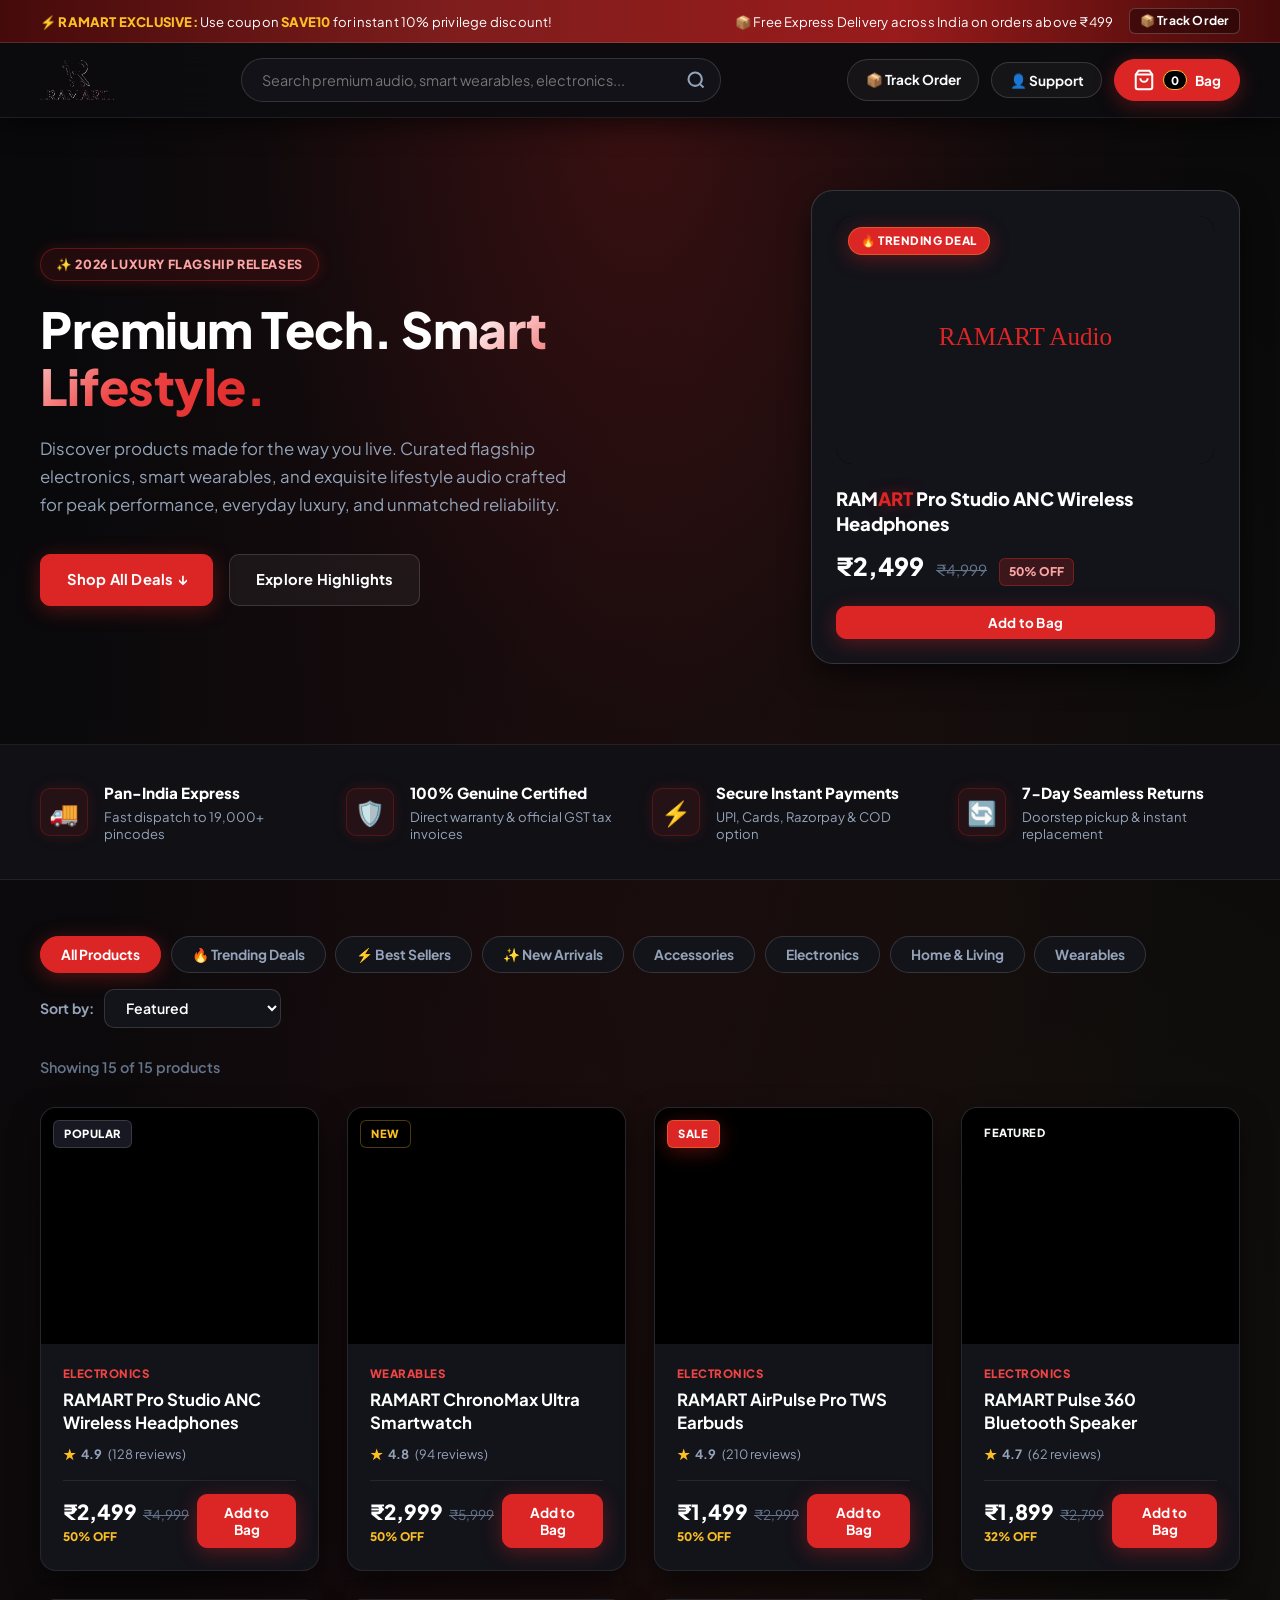
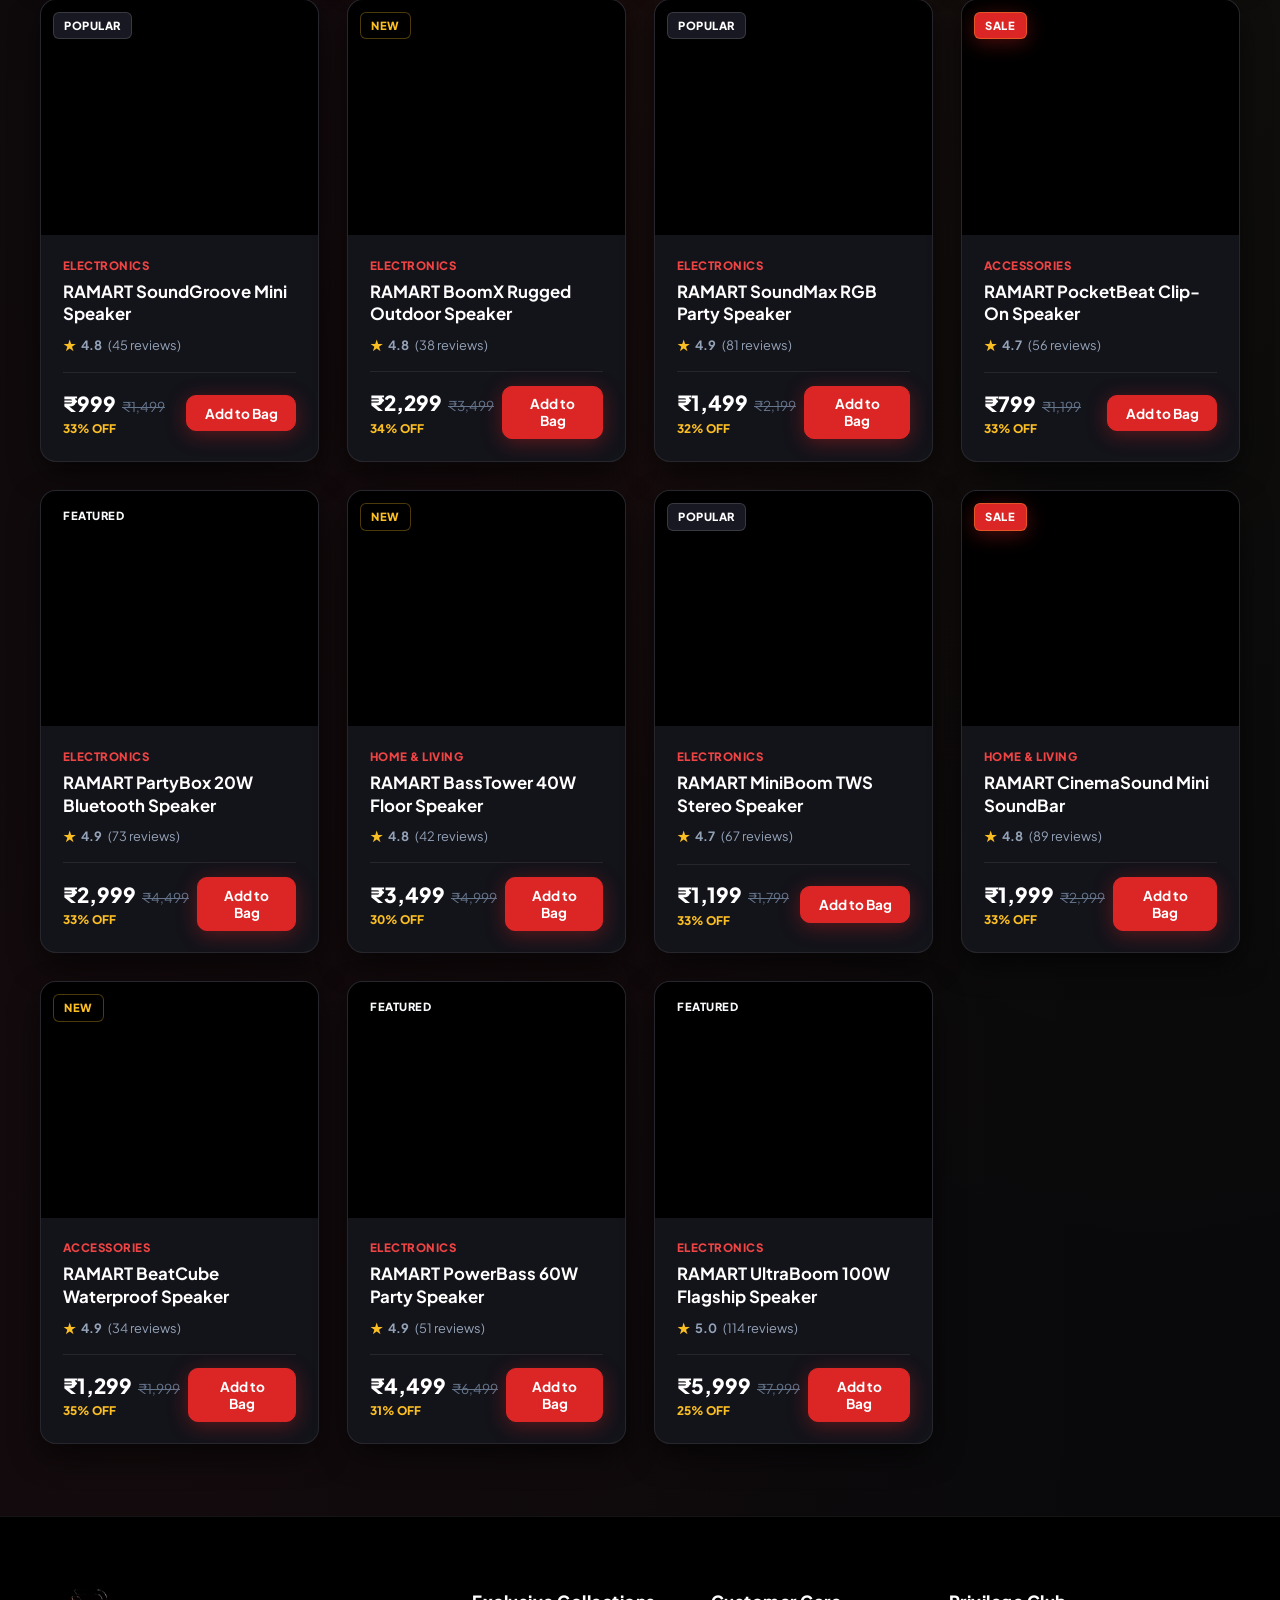
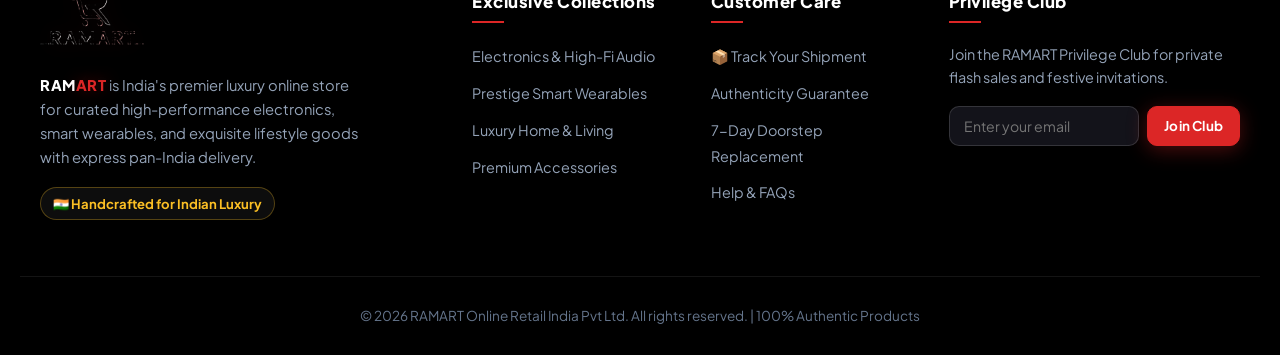
==== index.html @ 76e8c862 "fix(branding): apply cache-busting URLs across all logo and asset links to force instant browser ref" ====
<!DOCTYPE html>
<html lang="en">
<head>
  <meta charset="UTF-8">
  <meta name="viewport" content="width=device-width, initial-scale=1.0, maximum-scale=5.0, viewport-fit=cover">
  <meta name="theme-color" content="#07090e">
  <meta name="apple-mobile-web-app-capable" content="yes">
  <meta name="apple-mobile-web-app-status-bar-style" content="black-translucent">
  <meta name="format-detection" content="telephone=no">
  <title>RAMART - Premium Cinematic Online Store | India</title>
  <link rel="icon" type="image/png" href="images/logo.png?v=2026">
  <link rel="apple-touch-icon" href="images/logo.png?v=2026">
  <link rel="stylesheet" href="styles.css?v=2026">
  <link rel="preconnect" href="https://fonts.googleapis.com">
  <link rel="preconnect" href="https://fonts.gstatic.com" crossorigin>
  <link href="https://fonts.googleapis.com/css2?family=Plus+Jakarta+Sans:wght@300;400;500;600;700;800;900&display=swap" rel="stylesheet">
</head>
<body>

  <!-- Top Announcement Bar -->
  <div class="top-bar">
    <div class="container top-bar-content">
      <span id="topBarAnnouncement">⚡ <strong>RAMART EXCLUSIVE:</strong> Use coupon <strong>SAVE10</strong> for instant 10% privilege discount!</span>
      <div class="top-bar-links">
        <span id="topBarShipping">📦 Free Express Delivery across India on orders above ₹499</span>
        <a href="track.html" class="top-nav-link"><span>📦 Track Order</span></a>
      </div>
    </div>
  </div>

  <!-- Header / Navigation -->
  <header class="main-header">
    <div class="container header-container">
      <a href="./" class="logo" aria-label="RAMART Home">
        <img src="images/logo.png?v=2026" alt="RAMART" class="brand-logo-img" width="130" height="38">
      </a>

      <!-- Search Bar -->
      <div class="search-wrapper">
        <input type="text" id="searchInput" placeholder="Search premium audio, smart wearables, electronics..." autocomplete="off">
        <button id="searchBtn" aria-label="Search">
          <svg width="20" height="20" viewBox="0 0 24 24" fill="none" stroke="currentColor" stroke-width="2.5"><circle cx="11" cy="11" r="8"></circle><line x1="21" y1="21" x2="16.65" y2="16.65"></line></svg>
        </button>
      </div>

      <!-- Action Buttons -->
      <div class="header-actions">
        <a href="track.html" class="action-btn" title="Track Your Package">
          <span>📦 Track Order</span>
        </a>
        <button id="accountBtn" class="action-btn" onclick="openAccountModal()" title="Customer VIP Service" aria-label="Customer Account">
          <span>👤 Support</span>
        </button>
        <button id="cartToggleBtn" class="action-btn cart-btn" aria-label="View Cart">
          <svg width="22" height="22" viewBox="0 0 24 24" fill="none" stroke="currentColor" stroke-width="2.2"><path d="M6 2L3 6v14a2 2 0 0 0 2 2h14a2 2 0 0 0 2-2V6l-3-4z"></path><line x1="3" y1="6" x2="21" y2="6"></line><path d="M16 10a4 4 0 0 1-8 0"></path></svg>
          <span class="cart-count" id="cartCount">0</span>
          <span class="btn-label">Bag</span>
        </button>
      </div>
    </div>
  </header>

  <!-- Hero Section -->
  <section class="hero-section">
    <div class="container hero-content">
      <div class="hero-text">
        <span class="badge hero-badge">✨ 2026 LUXURY FLAGSHIP RELEASES</span>
        <h1 class="hero-title">Premium Tech. <span class="text-gradient-red">Smart Lifestyle.</span></h1>
        <p class="hero-subtitle">Discover products made for the way you live. Curated flagship electronics, smart wearables, and exquisite lifestyle audio crafted for peak performance, everyday luxury, and unmatched reliability.</p>
        <div class="hero-actions">
          <a href="#productsSection" class="btn btn-primary">Shop All Deals ↓</a>
          <a href="#featuredSection" class="btn btn-secondary">Explore Highlights</a>
        </div>
      </div>
      <div class="hero-card">
        <div class="hero-card-inner">
          <div class="featured-tag">🔥 TRENDING DEAL</div>
          <img src="https://images.unsplash.com/photo-1505740420928-5e560c06d30e?w=600&auto=format&fit=crop&q=80" alt="RAMART Pro Wireless ANC Headphones" class="hero-img" onerror="this.src='data:image/svg+xml;utf8,<svg xmlns=\'http://www.w3.org/2000/svg\' width=\'300\' height=\'200\' fill=\'%2309090b\'><rect width=\'100%25\' height=\'100%25\' fill=\'%2313131a\'/><text x=\'50%25\' y=\'50%25\' fill=\'%23dc2626\' dominant-baseline=\'middle\' text-anchor=\'middle\' font-size=\'20\'>RAMART Audio</text></svg>'">
          <div class="hero-card-details">
            <h3><span class="brand-ram">RAM</span><span class="brand-art">ART</span> Pro Studio ANC Wireless Headphones</h3>
            <div class="hero-price">
              <span class="curr-price">₹2,499</span>
              <span class="orig-price">₹4,999</span>
              <span class="discount-pill">50% OFF</span>
            </div>
            <button class="btn btn-primary btn-sm add-featured-btn btn-block" onclick="addToCartById('p1')">Add to Bag</button>
          </div>
        </div>
      </div>
    </div>
  </section>

  <!-- Features Value Props -->
  <section class="features-bar" id="featuredSection">
    <div class="container features-grid">
      <div class="feature-item">
        <div class="feature-icon">🚚</div>
        <div>
          <h4>Pan-India Express</h4>
          <p>Fast dispatch to 19,000+ pincodes</p>
        </div>
      </div>
      <div class="feature-item">
        <div class="feature-icon">🛡️</div>
        <div>
          <h4>100% Genuine Certified</h4>
          <p>Direct warranty & official GST tax invoices</p>
        </div>
      </div>
      <div class="feature-item">
        <div class="feature-icon">⚡</div>
        <div>
          <h4>Secure Instant Payments</h4>
          <p>UPI, Cards, Razorpay & COD option</p>
        </div>
      </div>
      <div class="feature-item">
        <div class="feature-icon">🔄</div>
        <div>
          <h4>7-Day Seamless Returns</h4>
          <p>Doorstep pickup & instant replacement</p>
        </div>
      </div>
    </div>
  </section>

  <!-- Main Store Section -->
  <main class="container store-container" id="productsSection">
    <!-- Filter & Category Header -->
    <div class="store-controls">
      <div class="category-tabs" id="categoryTabs">
        <button class="cat-tab active" data-category="all">All Products</button>
        <button class="cat-tab" data-category="Electronics">Electronics</button>
        <button class="cat-tab" data-category="Wearables">Wearables</button>
        <button class="cat-tab" data-category="Home & Living">Home & Living</button>
        <button class="cat-tab" data-category="Accessories">Accessories</button>
      </div>

      <div class="sorting-controls">
        <label for="sortSelect">Sort by:</label>
        <select id="sortSelect" class="form-select">
          <option value="featured">Featured</option>
          <option value="price-low">Price: Low to High</option>
          <option value="price-high">Price: High to Low</option>
          <option value="rating">Highest Rated</option>
        </select>
      </div>
    </div>

    <!-- Active Filters & Result Count -->
    <div class="results-info">
      <span id="resultsCount">Showing all products</span>
    </div>

    <!-- Product Grid -->
    <div class="products-grid" id="productsGrid">
      <!-- Generated dynamically by app.js -->
    </div>
  </main>

  <!-- Shopping Cart Drawer -->
  <div class="cart-drawer-overlay" id="cartOverlay"></div>
  <aside class="cart-drawer" id="cartDrawer" aria-label="Shopping Cart">
    <div class="cart-header">
      <div class="cart-title">
        <h3>Shopping Bag (<span id="drawerCartCount">0</span> items)</h3>
      </div>
      <button class="close-drawer-btn" id="closeCartBtn" aria-label="Close Cart">✕</button>
    </div>

    <div class="cart-body" id="cartItemsList">
      <!-- Items dynamically injected -->
    </div>

    <div class="cart-footer">
      <div class="promo-section">
        <div class="promo-input-group">
          <input type="text" id="promoCodeInput" placeholder="Apply Coupon (e.g. SAVE10)" />
          <button id="applyPromoBtn" class="btn btn-secondary btn-sm">Apply</button>
        </div>
        <div id="promoMessage" class="promo-message"></div>
      </div>

      <div class="cart-summary">
        <div class="summary-row">
          <span>Bag Subtotal</span>
          <span id="cartSubtotal">₹0</span>
        </div>
        <div class="summary-row discount-row" id="discountRow" style="display: none;">
          <span>Coupon Discount (<span id="discountPercentage">0%</span>)</span>
          <span id="cartDiscount" class="text-green">-₹0</span>
        </div>
        <div class="summary-row">
          <span>Delivery Charges</span>
          <span id="cartShipping" class="text-green font-bold">FREE</span>
        </div>
        <div class="summary-row total-row">
          <span>Grand Total</span>
          <span id="cartTotal">₹0</span>
        </div>
      </div>

      <button id="checkoutBtn" class="btn btn-primary btn-block checkout-action-btn">Proceed to Checkout</button>
    </div>
  </aside>

  <!-- Quick View Modal -->
  <div class="modal-overlay" id="quickViewModal">
    <div class="modal-card">
      <button class="modal-close" id="closeQuickView">✕</button>
      <div class="modal-body" id="quickViewContent">
        <!-- Injected via JavaScript -->
      </div>
    </div>
  </div>

  <!-- Indian Checkout Modal -->
  <div class="modal-overlay" id="checkoutModal">
    <div class="modal-card checkout-modal-card">
      <button class="modal-close" id="closeCheckout">✕</button>
      <div class="checkout-header">
        <h2>🔒 <span class="brand-text"><span class="brand-ram">RAM</span><span class="brand-art">ART</span></span> Secure Checkout</h2>
        <p>Enter your Indian delivery address and payment preferences</p>
      </div>

      <form id="checkoutForm" class="checkout-form">
        <!-- 1. Indian Shipping Address -->
        <div class="form-section">
          <h3>1. Delivery Address</h3>
          <div class="form-row">
            <div class="form-group">
              <label for="custName">Full Name *</label>
              <input type="text" id="custName" required placeholder="e.g. Rahul Sharma" autocomplete="name" autocapitalize="words">
            </div>
            <div class="form-group">
              <label for="custPhone">Mobile Number (10 Digits) *</label>
              <input type="tel" id="custPhone" required placeholder="e.g. 9876543210" pattern="[0-9]{10}" maxlength="10" inputmode="tel" autocomplete="tel">
            </div>
          </div>

          <div class="form-group">
            <label for="custEmail">Email Address (for order tracking) *</label>
            <input type="email" id="custEmail" required placeholder="e.g. rahul.sharma@example.com" inputmode="email" autocomplete="email">
          </div>

          <div class="form-group">
            <label for="custAddress">House No., Building Name, Street *</label>
            <input type="text" id="custAddress" required placeholder="e.g. Flat 302, Sai Residency, MG Road" autocomplete="address-line1">
          </div>

          <div class="form-group">
            <label for="custArea">Area, Colony, Landmark *</label>
            <input type="text" id="custArea" required placeholder="e.g. Near HDFC Bank, Koramangala" autocomplete="address-line2">
          </div>

          <div class="form-row form-row-3">
            <div class="form-group">
              <label for="custCity">City / Town *</label>
              <input type="text" id="custCity" required placeholder="e.g. Bengaluru" autocomplete="address-level2">
            </div>
            <div class="form-group">
              <label for="custState">State *</label>
              <select id="custState" required class="form-select" autocomplete="address-level1">
                <option value="">Select State</option>
                <option value="Andhra Pradesh">Andhra Pradesh</option>
                <option value="Assam">Assam</option>
                <option value="Bihar">Bihar</option>
                <option value="Delhi NCR" selected>Delhi NCR</option>
                <option value="Gujarat">Gujarat</option>
                <option value="Haryana">Haryana</option>
                <option value="Karnataka">Karnataka</option>
                <option value="Kerala">Kerala</option>
                <option value="Madhya Pradesh">Madhya Pradesh</option>
                <option value="Maharashtra">Maharashtra</option>
                <option value="Punjab">Punjab</option>
                <option value="Rajasthan">Rajasthan</option>
                <option value="Tamil Nadu">Tamil Nadu</option>
                <option value="Telangana">Telangana</option>
                <option value="Uttar Pradesh">Uttar Pradesh</option>
                <option value="West Bengal">West Bengal</option>
                <option value="Other States">Other States / UTs</option>
              </select>
            </div>
            <div class="form-group">
              <label for="custPincode">Pincode (6 Digits) *</label>
              <input type="text" id="custPincode" required placeholder="e.g. 560034" pattern="[0-9]{6}" maxlength="6" inputmode="numeric" autocomplete="postal-code">
            </div>
          </div>
        </div>

        <!-- 2. Indian Payment Options -->
        <div class="form-section">
          <h3>2. Payment Method</h3>
          <div class="payment-options">
            <label class="payment-option">
              <input type="radio" name="paymentMethod" value="upi" checked onchange="togglePaymentFields('upi')">
              <span>📱 UPI (GPay / PhonePe / Paytm / BHIM)</span>
            </label>
            <label class="payment-option">
              <input type="radio" name="paymentMethod" value="razorpay" onchange="togglePaymentFields('razorpay')">
              <span>💳 Razorpay / Cards / Net Banking</span>
            </label>
            <label class="payment-option">
              <input type="radio" name="paymentMethod" value="cod" onchange="togglePaymentFields('cod')">
              <span>💵 Cash On Delivery (COD)</span>
            </label>
          </div>

          <!-- Dynamic Payment Sub-fields -->
          <div id="upiFields" class="payment-subfield-box">
            <div class="form-group">
              <label for="upiId">Enter UPI ID / VPA</label>
              <input type="text" id="upiId" placeholder="e.g. yourname@okhdfcbank or 9876543210@paytm">
              <span class="helper-text">✨ You will receive a collect request on your UPI app</span>
            </div>
          </div>

          <div id="razorpayFields" class="payment-subfield-box" style="display: none;">
            <div class="razorpay-badge">
              <span class="rp-icon">⚡</span>
              <span>Secured by <strong>Razorpay</strong> - Credit/Debit Card, Net Banking & RuPay</span>
            </div>
            <div class="form-group" style="margin-top: 0.75rem;">
              <label for="cardNumber">Card Number</label>
              <input type="text" id="cardNumber" placeholder="4532 •••• •••• 8901" maxlength="19">
            </div>
            <div class="form-row">
              <div class="form-group">
                <label for="cardExpiry">Expiry (MM/YY)</label>
                <input type="text" id="cardExpiry" placeholder="12/28" maxlength="5">
              </div>
              <div class="form-group">
                <label for="cardCvc">CVV</label>
                <input type="text" id="cardCvc" placeholder="789" maxlength="3">
              </div>
            </div>
          </div>

          <div id="codFields" class="payment-subfield-box" style="display: none;">
            <div class="cod-info-box">
              <span>💵 Pay in cash or via UPI QR code directly to the delivery agent upon receipt.</span>
            </div>
          </div>
        </div>

        <div class="checkout-order-summary">
          <div class="summary-line">
            <span>Total Payable Amount:</span>
            <strong id="checkoutTotalAmount" class="text-primary-amount">₹0</strong>
          </div>
        </div>

        <button type="submit" class="btn btn-primary btn-block submit-order-btn" id="placeOrderBtn">
          Confirm & Place Order
        </button>
      </form>
    </div>
  </div>

  <!-- Order Confirmation Modal -->
  <div class="modal-overlay" id="orderSuccessModal">
    <div class="modal-card success-card">
      <div class="success-icon">🎉</div>
      <h2>Order Placed with <span class="brand-text"><span class="brand-ram">RAM</span><span class="brand-art">ART</span></span>!</h2>
      <p class="success-subtitle">Thank you for shopping with us. Your order confirmation & tracking details have been generated.</p>
      
      <div class="receipt-box" id="receiptBox">
        <!-- Injected via JavaScript -->
      </div>

      <div class="success-actions">
        <button class="btn btn-primary btn-block" id="continueShoppingBtn">Continue Shopping</button>
      </div>
    </div>
  </div>

  <!-- Customer VIP Support & Account Modal -->
  <div class="modal-overlay" id="accountModal">
    <div class="modal-card" style="max-width: 520px;">
      <button class="modal-close" id="closeAccountModal">✕</button>
      <div class="checkout-header" style="text-align: center;">
        <h2>👤 <span class="brand-text"><span class="brand-ram">RAM</span><span class="brand-art">ART</span></span> Customer Care</h2>
        <p>VIP Concierge & Order Assistance</p>
      </div>
      <div style="display: flex; flex-direction: column; gap: 1rem; margin: 1.25rem 0;">
        <div style="background: rgba(220, 38, 38, 0.08); border: 1px solid rgba(220, 38, 38, 0.25); padding: 1.1rem; border-radius: var(--radius-md);">
          <h4 style="color: #ffffff; margin-bottom: 0.35rem;">📦 Instant Order Tracking</h4>
          <p style="font-size: 0.85rem; color: var(--text-secondary); margin-bottom: 0.75rem;">Have an order reference ID? Track live courier dispatch status anytime.</p>
          <a href="track.html" class="btn btn-primary btn-sm" style="width: 100%;">Track My Order →</a>
        </div>
        <div style="background: var(--black-card); border: 1px solid var(--border-medium); padding: 1.1rem; border-radius: var(--radius-md);">
          <h4 style="color: #ffffff; margin-bottom: 0.35rem;">💬 24/7 Dedicated Support</h4>
          <p style="font-size: 0.85rem; color: var(--text-secondary); margin-bottom: 0.4rem;">• WhatsApp Support: +91 98765 43210</p>
          <p style="font-size: 0.85rem; color: var(--text-secondary); margin-bottom: 0.4rem;">• Email: care@ramart.in</p>
          <p style="font-size: 0.85rem; color: var(--text-secondary);">• Express Replacement & Warranty Claim</p>
        </div>
      </div>
      <button class="btn btn-secondary btn-block" onclick="document.getElementById('accountModal').classList.remove('open')">Close</button>
    </div>
  </div>

  <!-- Toast Notification Container -->
  <div class="toast-container" id="toastContainer"></div>

  <!-- Footer -->
  <footer class="main-footer">
    <div class="container footer-content">
      <div class="footer-brand">
        <a href="./" class="logo footer-logo" aria-label="RAMART Home">
          <img src="images/logo.png?v=2026" alt="RAMART" class="brand-logo-img" width="160" height="56">
        </a>
        <p><span class="brand-text"><span class="brand-ram">RAM</span><span class="brand-art">ART</span></span> is India's premier luxury online store for curated high-performance electronics, smart wearables, and exquisite lifestyle goods with express pan-India delivery.</p>
        <div class="trust-badges">
          <span class="trust-badge">🇮🇳 Handcrafted for Indian Luxury</span>
        </div>
      </div>

      <div class="footer-col">
        <h4>Exclusive Collections</h4>
        <ul>
          <li><a href="#productsSection">Electronics & High-Fi Audio</a></li>
          <li><a href="#productsSection">Prestige Smart Wearables</a></li>
          <li><a href="#productsSection">Luxury Home & Living</a></li>
          <li><a href="#productsSection">Premium Accessories</a></li>
        </ul>
      </div>

      <div class="footer-col">
        <h4>Customer Care</h4>
        <ul>
          <li><a href="track.html">📦 Track Your Shipment</a></li>
          <li><a href="#productsSection">Authenticity Guarantee</a></li>
          <li><a href="#productsSection">7-Day Doorstep Replacement</a></li>
          <li><a href="#productsSection">Help & FAQs</a></li>
        </ul>
      </div>

      <div class="footer-col">
        <h4>Privilege Club</h4>
        <p>Join the RAMART Privilege Club for private flash sales and festive invitations.</p>
        <div class="newsletter-form">
          <input type="email" placeholder="Enter your email" id="newsletterEmail">
          <button class="btn btn-primary btn-sm" onclick="subscribeNewsletter()">Join Club</button>
        </div>
      </div>
    </div>
    <div class="footer-bottom container">
      <p>© 2026 RAMART Online Retail India Pvt Ltd. All rights reserved. | 100% Authentic Products</p>
    </div>
  </footer>

  <!-- Mobile App-Style Bottom Navigation Bar -->
  <nav class="mobile-bottom-nav" aria-label="Mobile Navigation">
    <a href="./#productsSection" class="bottom-nav-item active" id="bNavHome">
      <span class="bnav-icon">🛍️</span>
      <span class="bnav-label">Shop</span>
    </a>
    <a href="#categoryTabs" class="bottom-nav-item" id="bNavCategories" onclick="scrollToCategories(event)">
      <span class="bnav-icon">🏷️</span>
      <span class="bnav-label">Categories</span>
    </a>
    <a href="track.html" class="bottom-nav-item" id="bNavTrack">
      <span class="bnav-icon">📦</span>
      <span class="bnav-label">Track</span>
    </a>
    <button class="bottom-nav-item bottom-cart-trigger" id="bNavCart" onclick="openCart()" aria-label="Open Shopping Bag">
      <span class="bnav-icon-wrapper">
        <span class="bnav-icon">🛒</span>
        <span class="cart-count bnav-cart-badge" id="bNavCartCount">0</span>
      </span>
      <span class="bnav-label">Bag</span>
    </button>
  </nav>

  <script src="app.js"></script>
</body>
</html>
---- styles.css ----
/* ==========================================================================
   RAMART - ORIGINAL CINEMATIC DARK LUXURY DESIGN SYSTEM
   ==========================================================================
   Brand Colors:
   - Primary Background: Matte Obsidian Black (#09090b, #0c0c10, #111116)
   - Secondary Surface / Cards: Dark Matte Black (#13131a, #161620, #1a1a24)
   - Primary Accent: Deep Velvet Red (#dc2626, #b91c1c, #991b1b, #ef4444)
   - Highlight Typography: Crisp Pure White (#ffffff, #f8fafc, #e2e8f0)
   - Luxury Accents: Radiant Gold (#f59e0b, #fbbf24, #d97706) - ONLY for badges, ratings, special offers
   - Subtle Dark Ambient Gradients & Glows: rgba(220, 38, 38, 0.15), rgba(245, 158, 11, 0.05)
   ========================================================================== */

@import url('https://fonts.googleapis.com/css2?family=Plus+Jakarta+Sans:wght@300;400;500;600;700;800;900&display=swap');

:root {
  /* Matte Black Atmospheric Layers */
  --black-deep: #060608;
  --black-base: #09090b;
  --black-surface: #101015;
  --black-card: #13131a;
  --black-card-hover: #181822;
  --black-input: #121218;
  --black-glass: rgba(12, 12, 16, 0.85);

  /* Deep Red Accents */
  --red-primary: #dc2626;
  --red-hover: #ef4444;
  --red-dark: #991b1b;
  --red-velvet: #7f1d1d;
  --red-subtle: rgba(220, 38, 38, 0.12);
  --red-glow: 0 4px 20px rgba(220, 38, 38, 0.35);
  --red-glow-lg: 0 8px 30px rgba(220, 38, 38, 0.45);

  /* Gold Luxury Accents (Ratings, VIP Badges & Highlights Only) */
  --gold-accent: #fbbf24;
  --gold-dark: #d97706;
  --gold-subtle: rgba(251, 191, 36, 0.15);
  --gold-border: rgba(251, 191, 36, 0.3);
  --gold-glow: 0 0 15px rgba(251, 191, 36, 0.25);

  /* Typography Colors */
  --text-white: #ffffff;
  --text-primary: #f8fafc;
  --text-secondary: #94a3b8;
  --text-muted: #64748b;

  /* Borders & Shadows */
  --border-subtle: rgba(255, 255, 255, 0.08);
  --border-medium: rgba(255, 255, 255, 0.14);
  --border-active: rgba(220, 38, 38, 0.4);
  --shadow-card: 0 12px 32px -4px rgba(0, 0, 0, 0.7), 0 0 1px rgba(255, 255, 255, 0.1);
  --shadow-hover: 0 20px 45px -8px rgba(0, 0, 0, 0.85), 0 0 20px rgba(220, 38, 38, 0.2);

  /* Metrics */
  --radius-sm: 6px;
  --radius-md: 10px;
  --radius-lg: 16px;
  --radius-xl: 22px;
  --radius-full: 9999px;

  /* Transitions */
  --transition-fast: all 0.18s cubic-bezier(0.4, 0, 0.2, 1);
  --transition: all 0.28s cubic-bezier(0.4, 0, 0.2, 1);
  --transition-slow: all 0.45s cubic-bezier(0.16, 1, 0.3, 1);
}

/* ==========================================
   Global Reset & Base Setup
   ========================================== */
* {
  box-sizing: border-box;
  margin: 0;
  padding: 0;
  -webkit-tap-highlight-color: transparent;
}

html {
  scroll-behavior: smooth;
  color-scheme: dark;
  -webkit-text-size-adjust: 100%;
  width: 100%;
  max-width: 100%;
  overflow-x: hidden;
}

body {
  font-family: 'Plus Jakarta Sans', -apple-system, BlinkMacSystemFont, 'Segoe UI', Roboto, sans-serif;
  color: var(--text-primary);
  background-color: var(--black-base);
  background-image: 
    radial-gradient(ellipse at 50% -10%, rgba(220, 38, 38, 0.1) 0%, transparent 65%),
    radial-gradient(ellipse at 90% 40%, rgba(251, 191, 36, 0.03) 0%, transparent 50%),
    radial-gradient(ellipse at 10% 80%, rgba(220, 38, 38, 0.05) 0%, transparent 60%);
  background-repeat: no-repeat;
  background-size: cover;
  line-height: 1.6;
  -webkit-font-smoothing: antialiased;
  min-height: 100vh;
  width: 100%;
  max-width: 100%;
  overflow-x: hidden;
  position: relative;
  touch-action: manipulation;
}

a {
  color: inherit;
  text-decoration: none;
  touch-action: manipulation;
}

button, input, select, textarea {
  font-family: inherit;
  outline: none;
  touch-action: manipulation;
}

button:active, .btn:active, .cat-tab:active {
  transform: scale(0.97);
}

.container {
  width: 100%;
  max-width: 1240px;
  margin: 0 auto;
  padding: 0 1.25rem;
  box-sizing: border-box;
}

/* ==========================================
   1. Announcement Promotional Top Bar
   ========================================== */
.top-bar {
  background: linear-gradient(90deg, #450a0a 0%, #7f1d1d 35%, #991b1b 70%, #450a0a 100%);
  color: var(--text-white);
  font-size: 0.82rem;
  padding: 0.5rem 0;
  border-bottom: 1px solid rgba(255, 255, 255, 0.12);
  letter-spacing: 0.2px;
  position: relative;
  z-index: 50;
}

.top-bar-content {
  display: flex;
  justify-content: space-between;
  align-items: center;
  flex-wrap: wrap;
  gap: 0.5rem;
}

.top-bar strong {
  color: var(--gold-accent);
  font-weight: 800;
}

.top-bar-links {
  display: flex;
  align-items: center;
  gap: 1rem;
}

.top-nav-link {
  color: var(--text-white);
  background: rgba(0, 0, 0, 0.35);
  border: 1px solid rgba(255, 255, 255, 0.2);
  padding: 0.15rem 0.6rem;
  border-radius: var(--radius-sm);
  font-weight: 700;
  font-size: 0.76rem;
  transition: var(--transition-fast);
  display: inline-flex;
  align-items: center;
  gap: 0.3rem;
}

.top-nav-link:hover {
  background: #000000;
  border-color: var(--gold-accent);
  color: var(--gold-accent);
}

/* ==========================================
   2. Main Header & Navbar
   ========================================== */
.main-header {
  background: var(--black-glass);
  backdrop-filter: blur(20px);
  -webkit-backdrop-filter: blur(20px);
  border-bottom: 1px solid var(--border-subtle);
  position: sticky;
  top: 0;
  z-index: 45;
  box-shadow: 0 4px 30px rgba(0, 0, 0, 0.7);
  transition: var(--transition);
}

.header-container {
  display: flex;
  align-items: center;
  justify-content: space-between;
  height: 4.6rem;
  gap: 1.5rem;
}

/* RAMART Brand Logo */
.logo {
  display: inline-flex;
  align-items: center;
  text-decoration: none;
  position: relative;
  flex-shrink: 0;
  line-height: 1;
  background: transparent !important;
  border: none !important;
}

.brand-logo-img,
.logo img {
  display: block;
  height: 40px !important;
  max-height: 40px !important;
  width: auto !important;
  max-width: 160px !important;
  object-fit: contain !important;
  background: transparent !important;
  border: none !important;
  filter: drop-shadow(0 0 10px rgba(220, 38, 38, 0.45));
  transition: var(--transition);
}

.brand-logo-img:hover,
.logo img:hover {
  filter: drop-shadow(0 0 18px rgba(220, 38, 38, 0.8));
  transform: scale(1.03);
}

.footer-logo .brand-logo-img,
.footer-logo img {
  height: 56px !important;
  max-height: 56px !important;
  max-width: 190px !important;
  margin-bottom: 0.85rem !important;
  background: transparent !important;
}

.logo-icon {
  font-size: 1.4rem;
  filter: drop-shadow(0 0 8px rgba(220, 38, 38, 0.6));
}

.logo-text, .brand-text {
  font-weight: 900;
  display: inline-flex;
  align-items: baseline;
  letter-spacing: 0.5px;
}

.brand-ram, .logo-ram {
  color: #ffffff;
  font-weight: 900;
}

.brand-art, .logo-art {
  color: var(--red-primary);
  font-weight: 900;
  text-shadow: 0 0 15px rgba(220, 38, 38, 0.4);
}

/* Search Bar */
.search-wrapper {
  flex: 1;
  max-width: 480px;
  position: relative;
  display: flex;
  align-items: center;
}

.search-wrapper input {
  width: 100%;
  padding: 0.75rem 3rem 0.75rem 1.25rem;
  border-radius: var(--radius-full);
  border: 1px solid var(--border-medium);
  background: var(--black-input);
  color: var(--text-white);
  font-size: 0.9rem;
  transition: var(--transition);
}

.search-wrapper input:focus {
  border-color: var(--red-primary);
  background: rgba(255, 255, 255, 0.06);
  box-shadow: 0 0 0 3px rgba(220, 38, 38, 0.25), 0 0 20px rgba(220, 38, 38, 0.2);
}

.search-wrapper button {
  position: absolute;
  right: 0.9rem;
  background: none;
  border: none;
  color: var(--text-secondary);
  cursor: pointer;
  display: flex;
  align-items: center;
  transition: var(--transition-fast);
}

.search-wrapper button:hover {
  color: var(--red-primary);
  transform: scale(1.1);
}

/* Header Action Buttons */
.header-actions {
  display: flex;
  align-items: center;
  gap: 0.75rem;
}

.action-btn {
  display: flex;
  align-items: center;
  gap: 0.5rem;
  padding: 0.55rem 1.1rem;
  border-radius: var(--radius-full);
  border: 1px solid var(--border-medium);
  background: rgba(255, 255, 255, 0.04);
  color: var(--text-primary);
  cursor: pointer;
  font-weight: 700;
  font-size: 0.85rem;
  transition: var(--transition);
}

.action-btn:hover {
  border-color: var(--red-primary);
  background: rgba(220, 38, 38, 0.1);
  color: var(--text-white);
  box-shadow: 0 0 15px rgba(220, 38, 38, 0.2);
}

.cart-btn {
  background: var(--red-primary);
  border-color: var(--red-primary);
  color: var(--text-white);
  box-shadow: var(--red-glow);
}

.cart-btn:hover {
  background: var(--red-hover);
  border-color: var(--gold-accent);
  box-shadow: var(--red-glow-lg);
  color: var(--text-white);
}

.cart-count {
  background: #000000;
  color: var(--text-white);
  border: 1px solid var(--gold-accent);
  font-size: 0.72rem;
  padding: 0.1rem 0.45rem;
  border-radius: var(--radius-full);
  font-weight: 800;
}

/* ==========================================
   3. Cinematic Hero Section
   ========================================== */
.hero-section {
  position: relative;
  padding: 4.5rem 0 5rem;
  overflow: hidden;
  border-bottom: 1px solid var(--border-subtle);
}

.hero-section::before {
  content: '';
  position: absolute;
  top: 0;
  left: 20%;
  width: 60%;
  height: 100%;
  background: radial-gradient(ellipse at top center, rgba(220, 38, 38, 0.15) 0%, transparent 70%);
  pointer-events: none;
  z-index: 1;
}

.hero-content {
  display: grid;
  grid-template-columns: 1.25fr 0.75fr;
  align-items: center;
  gap: 3.5rem;
  position: relative;
  z-index: 2;
}

.hero-badge {
  display: inline-flex;
  align-items: center;
  gap: 0.4rem;
  background: rgba(220, 38, 38, 0.12);
  color: #fca5a5;
  border: 1px solid rgba(220, 38, 38, 0.35);
  padding: 0.35rem 0.95rem;
  border-radius: var(--radius-full);
  font-size: 0.78rem;
  font-weight: 800;
  letter-spacing: 0.6px;
  text-transform: uppercase;
  margin-bottom: 1.25rem;
  box-shadow: 0 0 15px rgba(220, 38, 38, 0.2);
}

.hero-title {
  font-size: 3.1rem;
  font-weight: 900;
  line-height: 1.15;
  margin-bottom: 1.25rem;
  color: var(--text-white);
  letter-spacing: -0.5px;
}

.text-gradient-red {
  background: linear-gradient(135deg, #ffffff 20%, #ef4444 60%, #dc2626 100%);
  -webkit-background-clip: text;
  -webkit-text-fill-color: transparent;
}

.hero-brand-badge {
  display: inline-flex;
  align-items: baseline;
  background: var(--black-surface);
  border: 1px solid rgba(220, 38, 38, 0.4);
  padding: 0.1rem 0.65rem;
  border-radius: var(--radius-md);
  box-shadow: 0 0 20px rgba(220, 38, 38, 0.25);
}

.hero-subtitle {
  font-size: 1.05rem;
  color: var(--text-secondary);
  margin-bottom: 2.25rem;
  max-width: 540px;
  line-height: 1.65;
}

.hero-actions {
  display: flex;
  gap: 1rem;
  flex-wrap: wrap;
}

.hero-card {
  background: var(--black-card);
  border: 1px solid var(--border-medium);
  border-radius: var(--radius-xl);
  padding: 1.5rem;
  box-shadow: var(--shadow-card);
  position: relative;
  transition: var(--transition);
}

.hero-card:hover {
  border-color: rgba(220, 38, 38, 0.4);
  box-shadow: var(--shadow-hover);
  transform: translateY(-4px);
}

.hero-card-inner {
  position: relative;
}

.featured-tag {
  position: absolute;
  top: 0.75rem;
  left: 0.75rem;
  background: var(--red-primary);
  color: var(--text-white);
  border: 1px solid var(--gold-border);
  padding: 0.25rem 0.75rem;
  border-radius: var(--radius-full);
  font-size: 0.72rem;
  font-weight: 800;
  letter-spacing: 0.5px;
  z-index: 2;
  box-shadow: var(--red-glow);
}

.hero-img {
  width: 100%;
  height: 250px;
  object-fit: cover;
  border-radius: var(--radius-lg);
  margin-bottom: 1rem;
  border: 1px solid var(--border-subtle);
  background: #000;
}

.hero-card-details h3 {
  font-size: 1.15rem;
  font-weight: 800;
  margin-bottom: 0.65rem;
  color: var(--text-white);
  line-height: 1.35;
}

.hero-price {
  display: flex;
  align-items: baseline;
  gap: 0.75rem;
  margin-bottom: 1.15rem;
}

.curr-price {
  font-size: 1.55rem;
  font-weight: 900;
  color: var(--text-white);
}

.orig-price {
  font-size: 0.95rem;
  text-decoration: line-through;
  color: var(--text-muted);
}

.discount-pill {
  background: rgba(220, 38, 38, 0.2);
  color: #fca5a5;
  border: 1px solid rgba(220, 38, 38, 0.4);
  font-size: 0.75rem;
  font-weight: 800;
  padding: 0.2rem 0.55rem;
  border-radius: var(--radius-sm);
}

/* ==========================================
   4. Buttons & CTAs
   ========================================== */
.btn {
  display: inline-flex;
  align-items: center;
  justify-content: center;
  font-weight: 700;
  border-radius: var(--radius-md);
  padding: 0.8rem 1.6rem;
  border: 1.5px solid transparent;
  cursor: pointer;
  transition: var(--transition);
  gap: 0.5rem;
  letter-spacing: 0.2px;
  font-size: 0.92rem;
  user-select: none;
}

.btn-primary {
  background: var(--red-primary);
  color: var(--text-white);
  border-color: var(--red-primary);
  box-shadow: var(--red-glow);
}

.btn-primary:hover {
  background: var(--red-hover);
  border-color: var(--gold-accent);
  box-shadow: var(--red-glow-lg);
  transform: translateY(-2px);
}

.btn-secondary {
  background: rgba(255, 255, 255, 0.05);
  color: var(--text-white);
  border: 1.5px solid var(--border-medium);
}

.btn-secondary:hover {
  background: rgba(255, 255, 255, 0.1);
  border-color: var(--red-primary);
  color: var(--text-white);
  box-shadow: 0 0 15px rgba(220, 38, 38, 0.2);
}

.btn-sm {
  padding: 0.45rem 1rem;
  font-size: 0.84rem;
}

.btn-block {
  width: 100%;
}

/* ==========================================
   5. Features Bar (Trust & Value Props)
   ========================================== */
.features-bar {
  background: var(--black-surface);
  border-bottom: 1px solid var(--border-subtle);
  padding: 2.25rem 0;
}

.features-grid {
  display: grid;
  grid-template-columns: repeat(4, 1fr);
  gap: 1.5rem;
  width: 100%;
}

.feature-item {
  display: flex;
  align-items: center;
  gap: 1rem;
}

.feature-icon {
  font-size: 1.5rem;
  background: rgba(220, 38, 38, 0.1);
  border: 1px solid rgba(220, 38, 38, 0.25);
  width: 48px;
  height: 48px;
  display: flex;
  align-items: center;
  justify-content: center;
  border-radius: var(--radius-md);
  flex-shrink: 0;
  box-shadow: 0 0 15px rgba(220, 38, 38, 0.15);
}

.feature-item h4 {
  font-size: 0.95rem;
  font-weight: 800;
  color: var(--text-white);
  margin-bottom: 0.15rem;
}

.feature-item p {
  font-size: 0.82rem;
  color: var(--text-secondary);
  line-height: 1.35;
}

/* ==========================================
   6. Store Catalog & Controls
   ========================================== */
.store-container {
  padding-top: 3.5rem;
  padding-bottom: 4.5rem;
}

.store-controls {
  display: flex;
  justify-content: space-between;
  align-items: center;
  flex-wrap: wrap;
  gap: 1rem;
  margin-bottom: 1.75rem;
}

.category-tabs {
  display: flex;
  flex-wrap: wrap;
  gap: 0.6rem;
}

.cat-tab {
  background: var(--black-card);
  border: 1px solid var(--border-medium);
  padding: 0.55rem 1.25rem;
  border-radius: var(--radius-full);
  font-weight: 700;
  font-size: 0.86rem;
  color: var(--text-secondary);
  cursor: pointer;
  transition: var(--transition);
}

.cat-tab:hover {
  border-color: var(--red-primary);
  color: var(--text-white);
  background: rgba(220, 38, 38, 0.08);
}

.cat-tab.active {
  background: var(--red-primary);
  color: var(--text-white);
  border-color: var(--red-primary);
  box-shadow: var(--red-glow);
}

.sorting-controls {
  display: flex;
  align-items: center;
  gap: 0.6rem;
}

.sorting-controls label {
  font-size: 0.88rem;
  font-weight: 700;
  color: var(--text-secondary);
}

.form-select {
  padding: 0.55rem 1.1rem;
  border-radius: var(--radius-md);
  border: 1px solid var(--border-medium);
  background: var(--black-card);
  font-size: 0.88rem;
  font-weight: 600;
  cursor: pointer;
  color: var(--text-white);
  transition: var(--transition);
}

.form-select:focus {
  border-color: var(--red-primary);
  box-shadow: 0 0 0 3px rgba(220, 38, 38, 0.2);
}

.results-info {
  margin-bottom: 1.75rem;
  color: var(--text-muted);
  font-size: 0.9rem;
  font-weight: 600;
}

/* ==========================================
   7. Dark Product Cards (Cinematic Aesthetics)
   ========================================== */
.products-grid {
  display: grid;
  grid-template-columns: repeat(auto-fill, minmax(270px, 1fr));
  gap: 1.75rem;
}

.product-card {
  background: var(--black-card);
  border-radius: var(--radius-lg);
  border: 1px solid var(--border-subtle);
  overflow: hidden;
  display: flex;
  flex-direction: column;
  transition: var(--transition);
  position: relative;
  box-shadow: var(--shadow-card);
}

.product-card:hover {
  transform: translateY(-5px);
  border-color: rgba(220, 38, 38, 0.35);
  box-shadow: var(--shadow-hover);
}

.card-img-wrapper {
  position: relative;
  padding-top: 85%;
  background: #000000;
  overflow: hidden;
  cursor: pointer;
}

.card-img-wrapper img {
  position: absolute;
  top: 0;
  left: 0;
  width: 100%;
  height: 100%;
  object-fit: cover;
  transition: transform 0.45s cubic-bezier(0.16, 1, 0.3, 1);
}

.product-card:hover .card-img-wrapper img {
  transform: scale(1.06);
}

.badge-tag {
  position: absolute;
  top: 0.75rem;
  left: 0.75rem;
  padding: 0.25rem 0.65rem;
  border-radius: var(--radius-sm);
  font-size: 0.7rem;
  font-weight: 800;
  letter-spacing: 0.5px;
  text-transform: uppercase;
  z-index: 2;
}

.badge-sale {
  background: var(--red-primary);
  color: var(--text-white);
  border: 1px solid var(--gold-border);
  box-shadow: var(--red-glow);
}

.badge-new {
  background: rgba(0, 0, 0, 0.8);
  color: var(--gold-accent);
  border: 1px solid var(--gold-border);
}

.badge-popular {
  background: #181822;
  color: #ffffff;
  border: 1px solid var(--border-medium);
}

.quick-view-btn {
  position: absolute;
  bottom: 0.75rem;
  left: 50%;
  transform: translateX(-50%) translateY(20px);
  opacity: 0;
  background: rgba(15, 15, 20, 0.92);
  color: var(--text-white);
  border: 1px solid var(--border-medium);
  border-radius: var(--radius-full);
  padding: 0.45rem 1.1rem;
  font-size: 0.8rem;
  font-weight: 700;
  cursor: pointer;
  transition: var(--transition);
  backdrop-filter: blur(8px);
  white-space: nowrap;
}

.product-card:hover .quick-view-btn {
  transform: translateX(-50%) translateY(0);
  opacity: 1;
}

.quick-view-btn:hover {
  background: var(--red-primary);
  border-color: var(--red-primary);
  box-shadow: var(--red-glow);
}

.card-body {
  padding: 1.35rem;
  display: flex;
  flex-direction: column;
  flex-grow: 1;
}

.product-category {
  font-size: 0.72rem;
  font-weight: 800;
  text-transform: uppercase;
  letter-spacing: 0.5px;
  color: var(--red-hover);
  margin-bottom: 0.35rem;
}

.product-title {
  font-size: 1.05rem;
  font-weight: 700;
  color: var(--text-white);
  margin-bottom: 0.45rem;
  line-height: 1.35;
}

.product-rating {
  display: flex;
  align-items: center;
  gap: 0.35rem;
  font-size: 0.8rem;
  color: var(--text-secondary);
  margin-bottom: 0.85rem;
}

.stars {
  color: var(--gold-accent);
  font-size: 0.95rem;
}

.product-footer {
  margin-top: auto;
  display: flex;
  align-items: center;
  justify-content: space-between;
  gap: 0.5rem;
  padding-top: 0.85rem;
  border-top: 1px solid var(--border-subtle);
}

.price-box {
  display: flex;
  flex-direction: column;
}

.price-row-inr {
  display: flex;
  align-items: baseline;
  gap: 0.4rem;
}

.price-current {
  font-size: 1.3rem;
  font-weight: 900;
  color: var(--text-white);
}

.price-original {
  font-size: 0.85rem;
  text-decoration: line-through;
  color: var(--text-muted);
}

.discount-badge-mini {
  color: var(--gold-accent);
  font-size: 0.74rem;
  font-weight: 800;
}

.add-cart-btn {
  background: var(--red-primary);
  color: var(--text-white);
  border: 1.5px solid var(--red-primary);
  padding: 0.55rem 1.1rem;
  border-radius: var(--radius-md);
  font-weight: 700;
  font-size: 0.85rem;
  cursor: pointer;
  transition: var(--transition);
  box-shadow: var(--red-glow);
}

.add-cart-btn:hover {
  background: var(--red-hover);
  border-color: var(--gold-accent);
  box-shadow: var(--red-glow-lg);
}

/* Empty State */
.no-results {
  grid-column: 1 / -1;
  text-align: center;
  padding: 4rem 1rem;
  color: var(--text-secondary);
}

.no-results-icon {
  font-size: 3.5rem;
  margin-bottom: 1rem;
}

/* ==========================================
   8. Shopping Bag Drawer
   ========================================== */
.cart-drawer-overlay {
  position: fixed;
  inset: 0;
  background: rgba(0, 0, 0, 0.8);
  backdrop-filter: blur(5px);
  z-index: 50;
  opacity: 0;
  visibility: hidden;
  transition: var(--transition);
}

.cart-drawer-overlay.open {
  opacity: 1;
  visibility: visible;
}

.cart-drawer {
  position: fixed;
  top: 0;
  right: 0;
  bottom: 0;
  width: 100%;
  max-width: 440px;
  background: var(--black-surface);
  border-left: 1px solid var(--border-medium);
  z-index: 60;
  box-shadow: -10px 0 40px rgba(0, 0, 0, 0.9);
  transform: translateX(100%);
  visibility: hidden;
  pointer-events: none;
  transition: transform 0.3s cubic-bezier(0.16, 1, 0.3, 1), visibility 0.3s;
  display: flex;
  flex-direction: column;
}

.cart-drawer.open {
  transform: translateX(0);
  visibility: visible;
  pointer-events: auto;
}

.cart-header {
  padding: 1.35rem;
  background: #000000;
  border-bottom: 1px solid var(--border-subtle);
  display: flex;
  align-items: center;
  justify-content: space-between;
}

.cart-title h3 {
  font-size: 1.1rem;
  font-weight: 800;
  color: var(--text-white);
}

.close-drawer-btn {
  background: rgba(255, 255, 255, 0.08);
  border: 1px solid var(--border-medium);
  font-size: 1.1rem;
  color: var(--text-white);
  cursor: pointer;
  width: 36px;
  height: 36px;
  border-radius: var(--radius-full);
  display: flex;
  align-items: center;
  justify-content: center;
  transition: var(--transition-fast);
}

.close-drawer-btn:hover {
  background: var(--red-primary);
  border-color: var(--red-primary);
}

.cart-body {
  flex: 1;
  overflow-y: auto;
  padding: 1.35rem;
  display: flex;
  flex-direction: column;
  gap: 1.1rem;
}

.empty-cart-state {
  margin: auto;
  text-align: center;
  color: var(--text-secondary);
}

.empty-cart-icon {
  font-size: 3.5rem;
  margin-bottom: 0.75rem;
}

.cart-item {
  display: flex;
  gap: 1rem;
  padding-bottom: 1.1rem;
  border-bottom: 1px solid var(--border-subtle);
}

.cart-item-img {
  width: 75px;
  height: 75px;
  border-radius: var(--radius-md);
  object-fit: cover;
  background: #000;
  border: 1px solid var(--border-subtle);
}

.cart-item-details {
  flex: 1;
}

.cart-item-title {
  font-size: 0.94rem;
  font-weight: 700;
  color: var(--text-white);
  margin-bottom: 0.25rem;
}

.cart-item-price {
  font-weight: 900;
  color: var(--red-hover);
  font-size: 1rem;
  margin-bottom: 0.5rem;
}

.cart-item-actions {
  display: flex;
  align-items: center;
  justify-content: space-between;
}

.qty-control {
  display: inline-flex;
  align-items: center;
  border: 1px solid var(--border-medium);
  border-radius: var(--radius-sm);
  background: var(--black-card);
}

.qty-btn {
  background: none;
  border: none;
  padding: 0.25rem 0.65rem;
  cursor: pointer;
  font-size: 0.95rem;
  color: var(--text-white);
  font-weight: 700;
}

.qty-btn:hover {
  background: rgba(220, 38, 38, 0.2);
  color: var(--red-hover);
}

.qty-val {
  font-size: 0.9rem;
  font-weight: 800;
  padding: 0 0.5rem;
  color: var(--text-white);
}

.remove-item-btn {
  background: none;
  border: none;
  color: #f87171;
  font-size: 0.82rem;
  font-weight: 700;
  cursor: pointer;
}

.remove-item-btn:hover {
  text-decoration: underline;
  color: var(--red-hover);
}

.cart-footer {
  padding: 1.35rem;
  border-top: 1px solid var(--border-subtle);
  background: var(--black-deep);
}

.promo-section {
  margin-bottom: 1rem;
}

.promo-input-group {
  display: flex;
  gap: 0.5rem;
}

.promo-input-group input {
  flex: 1;
  padding: 0.55rem 0.85rem;
  border: 1px solid var(--border-medium);
  border-radius: var(--radius-md);
  font-size: 0.88rem;
  text-transform: uppercase;
  background: var(--black-input);
  color: var(--text-white);
}

.promo-input-group input:focus {
  border-color: var(--red-primary);
}

.promo-message {
  font-size: 0.8rem;
  margin-top: 0.4rem;
  font-weight: 600;
}

.promo-message.success {
  color: #4ade80;
}

.promo-message.error {
  color: #f87171;
}

.cart-summary {
  display: flex;
  flex-direction: column;
  gap: 0.45rem;
  margin-bottom: 1.25rem;
}

.summary-row {
  display: flex;
  justify-content: space-between;
  font-size: 0.92rem;
  color: var(--text-secondary);
}

.discount-row {
  color: var(--gold-accent);
  font-weight: 700;
}

.text-green {
  color: #4ade80;
}

.font-bold {
  font-weight: 700;
}

.total-row {
  font-size: 1.25rem;
  font-weight: 900;
  color: var(--text-white);
  padding-top: 0.6rem;
  border-top: 1px solid var(--border-subtle);
}

.checkout-action-btn {
  padding: 0.95rem;
  font-size: 1rem;
  background: var(--red-primary);
  color: var(--text-white);
  border: 1.5px solid var(--red-primary);
  box-shadow: var(--red-glow);
}

.checkout-action-btn:hover {
  background: var(--red-hover);
  border-color: var(--gold-accent);
  box-shadow: var(--red-glow-lg);
}

/* ==========================================
   9. Modals (Cinematic Dark Architecture)
   ========================================== */
.modal-overlay {
  position: fixed;
  inset: 0;
  background: rgba(0, 0, 0, 0.85);
  backdrop-filter: blur(8px);
  z-index: 70;
  display: flex;
  align-items: center;
  justify-content: center;
  padding: 1.5rem;
  opacity: 0;
  visibility: hidden;
  pointer-events: none;
  transition: var(--transition);
}

.modal-overlay.open {
  opacity: 1;
  visibility: visible;
  pointer-events: auto;
}

.modal-card {
  background: var(--black-surface);
  border-radius: var(--radius-xl);
  border: 1px solid var(--border-medium);
  max-width: 660px;
  width: 100%;
  max-height: 90vh;
  overflow-y: auto;
  position: relative;
  padding: 2.25rem;
  box-shadow: 0 25px 50px -12px rgba(0, 0, 0, 0.9);
  transform: scale(0.95);
  transition: transform 0.25s cubic-bezier(0.16, 1, 0.3, 1);
}

.modal-overlay.open .modal-card {
  transform: scale(1);
}

.modal-close {
  position: absolute;
  top: 1.25rem;
  right: 1.25rem;
  background: rgba(255, 255, 255, 0.08);
  border: 1px solid var(--border-medium);
  width: 36px;
  height: 36px;
  border-radius: var(--radius-full);
  font-size: 1.1rem;
  cursor: pointer;
  display: flex;
  align-items: center;
  justify-content: center;
  color: var(--text-white);
  transition: var(--transition-fast);
}

.modal-close:hover {
  background: var(--red-primary);
  border-color: var(--red-primary);
}

/* Quick View Layout */
.quick-view-grid {
  display: grid;
  grid-template-columns: 1fr 1fr;
  gap: 2rem;
}

.quick-view-img {
  width: 100%;
  height: 300px;
  object-fit: cover;
  border-radius: var(--radius-md);
  border: 1px solid var(--border-subtle);
}

.quick-view-info h2 {
  font-size: 1.45rem;
  margin-bottom: 0.5rem;
  color: var(--text-white);
}

.quick-view-info .price {
  font-size: 1.5rem;
  font-weight: 900;
  color: var(--red-hover);
  margin-bottom: 1rem;
  display: flex;
  align-items: center;
}

.quick-view-info p {
  color: var(--text-secondary);
  font-size: 0.95rem;
  margin-bottom: 1.25rem;
  line-height: 1.6;
}

.quick-view-benefits {
  display: flex;
  flex-direction: column;
  gap: 0.45rem;
  font-size: 0.85rem;
  font-weight: 700;
  color: var(--text-primary);
}

/* Checkout Form */
.checkout-modal-card {
  max-width: 640px;
}

.checkout-header {
  margin-bottom: 1.75rem;
  border-bottom: 1px solid var(--border-subtle);
  padding-bottom: 1rem;
}

.checkout-header h2 {
  font-size: 1.6rem;
  color: var(--text-white);
  font-weight: 800;
}

.checkout-header p {
  color: var(--text-secondary);
  font-size: 0.92rem;
}

.checkout-form {
  display: flex;
  flex-direction: column;
  gap: 1.6rem;
}

.form-section h3 {
  font-size: 1.05rem;
  font-weight: 800;
  margin-bottom: 0.85rem;
  color: var(--text-white);
  border-bottom: 1px solid var(--border-subtle);
  padding-bottom: 0.45rem;
}

.form-group {
  display: flex;
  flex-direction: column;
  gap: 0.35rem;
  margin-bottom: 0.75rem;
}

.form-group label {
  font-size: 0.85rem;
  font-weight: 700;
  color: var(--text-secondary);
}

.form-group input, .form-group select {
  padding: 0.75rem 0.95rem;
  border: 1px solid var(--border-medium);
  border-radius: var(--radius-md);
  font-size: 0.92rem;
  background: var(--black-input);
  color: var(--text-white);
}

.form-group input:focus, .form-group select:focus {
  border-color: var(--red-primary);
  box-shadow: 0 0 0 3px rgba(220, 38, 38, 0.2);
}

.form-row {
  display: grid;
  grid-template-columns: 1fr 1fr;
  gap: 0.85rem;
}

.form-row-3 {
  grid-template-columns: 1.2fr 1.2fr 1fr;
}

.helper-text {
  font-size: 0.78rem;
  color: var(--text-muted);
}

.payment-options {
  display: grid;
  grid-template-columns: 1fr;
  gap: 0.75rem;
  margin-bottom: 1rem;
}

.payment-option {
  border: 1px solid var(--border-medium);
  padding: 0.95rem;
  border-radius: var(--radius-md);
  cursor: pointer;
  display: flex;
  align-items: center;
  gap: 0.75rem;
  font-size: 0.92rem;
  font-weight: 700;
  transition: var(--transition);
  background: var(--black-card);
  color: var(--text-white);
}

.payment-option:hover {
  background: rgba(220, 38, 38, 0.08);
  border-color: var(--red-primary);
}

.payment-subfield-box {
  background: rgba(0, 0, 0, 0.4);
  padding: 1.1rem;
  border-radius: var(--radius-md);
  border: 1px solid var(--border-subtle);
  margin-bottom: 0.5rem;
}

.razorpay-badge {
  display: flex;
  align-items: center;
  gap: 0.5rem;
  font-size: 0.85rem;
  color: var(--text-primary);
  background: rgba(255, 255, 255, 0.05);
  padding: 0.5rem 0.75rem;
  border-radius: var(--radius-sm);
  font-weight: 600;
}

.cod-info-box {
  font-size: 0.88rem;
  color: var(--text-secondary);
  font-weight: 600;
}

.checkout-order-summary {
  background: #000000;
  color: var(--text-white);
  border: 1px solid rgba(220, 38, 38, 0.35);
  padding: 1.1rem;
  border-radius: var(--radius-md);
}

.summary-line {
  display: flex;
  justify-content: space-between;
  align-items: center;
  font-size: 1.15rem;
  font-weight: 700;
}

.text-primary-amount {
  color: var(--red-hover);
  font-size: 1.45rem;
  font-weight: 900;
}

.submit-order-btn {
  background: var(--red-primary);
  border: 1.5px solid var(--red-primary);
  color: var(--text-white);
  padding: 1rem;
  font-size: 1.05rem;
  font-weight: 800;
  box-shadow: var(--red-glow);
}

.submit-order-btn:hover {
  background: var(--red-hover);
  border-color: var(--gold-accent);
  box-shadow: var(--red-glow-lg);
}

/* ==========================================
   10. Order Confirmation & GST Receipt
   ========================================== */
.success-card {
  text-align: center;
  max-width: 560px;
}

.success-icon {
  font-size: 3.8rem;
  margin-bottom: 0.75rem;
}

.success-subtitle {
  color: var(--text-secondary);
  font-size: 0.95rem;
}

.receipt-box {
  background: #000000;
  border: 1.5px dashed var(--border-medium);
  border-radius: var(--radius-md);
  padding: 1.5rem;
  margin: 1.5rem 0;
  text-align: left;
  font-size: 0.9rem;
  display: flex;
  flex-direction: column;
  gap: 0.45rem;
}

.receipt-header-brand {
  display: flex;
  justify-content: space-between;
  align-items: center;
  padding-bottom: 0.6rem;
  border-bottom: 1px solid var(--border-subtle);
  margin-bottom: 0.5rem;
}

.gstin-badge {
  font-size: 0.75rem;
  background: var(--red-dark);
  color: var(--text-white);
  border: 1px solid var(--gold-border);
  padding: 0.2rem 0.5rem;
  border-radius: var(--radius-sm);
  font-weight: 700;
}

.receipt-row {
  display: flex;
  justify-content: space-between;
  gap: 0.5rem;
}

.total-paid-highlight {
  margin-top: 0.6rem;
  padding-top: 0.6rem;
  border-top: 1px solid var(--border-subtle);
  font-weight: 900;
  font-size: 1.15rem;
  color: var(--red-hover);
}

/* ==========================================
   11. Toast Notifications
   ========================================== */
.toast-container {
  position: fixed;
  bottom: 2rem;
  right: 2rem;
  z-index: 100;
  display: flex;
  flex-direction: column;
  gap: 0.5rem;
}

.toast {
  background: rgba(18, 18, 24, 0.95);
  color: var(--text-white);
  border: 1px solid var(--border-medium);
  padding: 0.9rem 1.35rem;
  border-radius: var(--radius-md);
  box-shadow: 0 10px 30px rgba(0, 0, 0, 0.8);
  font-size: 0.92rem;
  font-weight: 700;
  display: flex;
  align-items: center;
  gap: 0.65rem;
  backdrop-filter: blur(12px);
  animation: slideUp 0.3s cubic-bezier(0.16, 1, 0.3, 1);
}

.toast.success {
  border-left: 4px solid var(--gold-accent);
}

.toast.info {
  border-left: 4px solid var(--red-primary);
}

@keyframes slideUp {
  from { opacity: 0; transform: translateY(20px); }
  to { opacity: 1; transform: translateY(0); }
}

/* ==========================================
   12. Footer (Matte Black with Gold Accents)
   ========================================== */
.main-footer {
  background: #000000;
  color: var(--text-primary);
  padding-top: 4.5rem;
  border-top: 1px solid var(--border-subtle);
  position: relative;
}

.footer-content {
  display: grid;
  grid-template-columns: 2fr 1fr 1fr 1.5fr;
  gap: 2.75rem;
  padding-bottom: 3.5rem;
}

.footer-brand p {
  color: var(--text-secondary);
  margin-top: 0.85rem;
  font-size: 0.92rem;
  line-height: 1.65;
  max-width: 330px;
}

.trust-badges {
  margin-top: 1.1rem;
}

.trust-badge {
  display: inline-block;
  background: rgba(255, 255, 255, 0.05);
  border: 1px solid var(--gold-border);
  padding: 0.3rem 0.75rem;
  border-radius: var(--radius-full);
  font-size: 0.82rem;
  color: var(--gold-accent);
  font-weight: 700;
}

.footer-col h4 {
  font-size: 1.05rem;
  font-weight: 800;
  margin-bottom: 1.3rem;
  color: var(--text-white);
  letter-spacing: 0.5px;
  position: relative;
  padding-bottom: 0.4rem;
}

.footer-col h4::after {
  content: '';
  position: absolute;
  bottom: 0;
  left: 0;
  width: 32px;
  height: 2px;
  background: var(--red-primary);
}

.footer-col ul {
  list-style: none;
  display: flex;
  flex-direction: column;
  gap: 0.7rem;
}

.footer-col ul li a {
  color: var(--text-secondary);
  font-size: 0.9rem;
  transition: var(--transition-fast);
}

.footer-col ul li a:hover {
  color: var(--red-hover);
  padding-left: 4px;
}

.footer-col p {
  color: var(--text-secondary);
  font-size: 0.9rem;
  margin-bottom: 1rem;
}

.newsletter-form {
  display: flex;
  gap: 0.5rem;
}

.newsletter-form input {
  padding: 0.65rem 0.9rem;
  border-radius: var(--radius-md);
  border: 1px solid var(--border-medium);
  background: var(--black-card);
  color: var(--text-white);
  font-size: 0.88rem;
  width: 100%;
}

.newsletter-form input:focus {
  border-color: var(--red-primary);
}

.newsletter-form button {
  background: var(--red-primary);
  color: var(--text-white);
  border: 1.5px solid var(--red-primary);
  white-space: nowrap;
}

.newsletter-form button:hover {
  background: var(--red-hover);
  box-shadow: var(--red-glow);
}

.footer-bottom {
  border-top: 1px solid var(--border-subtle);
  padding: 1.75rem 1.5rem;
  text-align: center;
  color: var(--text-muted);
  font-size: 0.85rem;
}

/* ==========================================
   13. Mobile App-Style Bottom Navigation Bar
   ========================================== */
.mobile-bottom-nav {
  position: fixed;
  bottom: 0;
  left: 0;
  right: 0;
  height: calc(58px + env(safe-area-inset-bottom, 0px));
  padding-bottom: env(safe-area-inset-bottom, 0px);
  background: rgba(9, 9, 11, 0.95);
  backdrop-filter: blur(20px);
  -webkit-backdrop-filter: blur(20px);
  border-top: 1px solid var(--border-medium);
  box-shadow: 0 -4px 25px rgba(0, 0, 0, 0.6);
  display: flex;
  align-items: center;
  justify-content: space-around;
  z-index: 48;
  transition: transform 0.25s cubic-bezier(0.4, 0, 0.2, 1);
}

.bottom-nav-item {
  display: flex;
  flex-direction: column;
  align-items: center;
  justify-content: center;
  flex: 1;
  height: 100%;
  color: var(--text-secondary);
  text-decoration: none;
  background: none;
  border: none;
  cursor: pointer;
  gap: 3px;
  padding: 5px 0;
  transition: color 0.15s ease, transform 0.15s ease;
  user-select: none;
  -webkit-user-select: none;
}

.bottom-nav-item:active {
  transform: scale(0.92);
}

.bottom-nav-item.active,
.bottom-nav-item:hover {
  color: var(--red-hover);
}

.bottom-nav-item.active .bnav-label {
  font-weight: 800;
  color: var(--text-white);
}

.bnav-icon {
  font-size: 1.25rem;
  line-height: 1;
  display: block;
}

.bnav-icon-wrapper {
  position: relative;
  display: inline-flex;
  align-items: center;
  justify-content: center;
}

.bnav-label {
  font-size: 0.72rem;
  font-weight: 700;
  letter-spacing: 0.1px;
}

.bnav-cart-badge {
  position: absolute;
  top: -6px;
  right: -10px;
  background: var(--red-primary);
  color: #ffffff;
  border: 1.5px solid #000000;
  font-size: 0.65rem;
  font-weight: 800;
  padding: 0 0.35rem;
  min-width: 17px;
  height: 17px;
  border-radius: 9999px;
  display: flex;
  align-items: center;
  justify-content: center;
  box-shadow: 0 2px 6px rgba(220, 38, 38, 0.5);
}

@media (min-width: 769px) {
  .mobile-bottom-nav {
    display: none !important;
  }
}

/* ==========================================
   14. Mobile Responsive Breakpoints
   ========================================== */
@media (max-width: 992px) {
  .hero-content {
    grid-template-columns: 1fr !important;
    gap: 2.5rem;
  }
  .features-grid {
    grid-template-columns: repeat(2, minmax(0, 1fr)) !important;
    gap: 1.25rem;
  }
  .footer-content {
    grid-template-columns: 1fr 1fr !important;
    gap: 2rem;
  }
  .quick-view-grid {
    grid-template-columns: 1fr !important;
  }
  .form-row-3 {
    grid-template-columns: 1fr !important;
  }
}

@media (max-width: 768px) {
  body {
    padding-bottom: calc(60px + env(safe-area-inset-bottom, 0px));
  }
  
  .header-actions .action-btn:not(.cart-btn) {
    display: none;
  }

  .toast-container {
    bottom: calc(64px + env(safe-area-inset-bottom, 0px) + 0.75rem);
    left: 1rem;
    right: 1rem;
    align-items: center;
  }

  .toast {
    width: 100%;
    max-width: 360px;
    font-size: 0.88rem;
    padding: 0.8rem 1.1rem;
    justify-content: center;
  }
}

@media (max-width: 640px) {
  .container {
    width: 100% !important;
    max-width: 100% !important;
    padding: 0 0.85rem !important;
  }

  /* Top Announcement Bar */
  .top-bar {
    width: 100%;
    font-size: 0.76rem;
    padding: 0.4rem 0.5rem;
    text-align: center;
  }

  .top-bar-content {
    justify-content: center;
    gap: 0.35rem;
  }

  .top-bar-links {
    display: none;
  }

  /* Main Header */
  .main-header {
    width: 100%;
  }

  .header-container {
    width: 100%;
    height: auto;
    padding: 0.6rem 0.85rem;
    flex-wrap: wrap;
    gap: 0.5rem;
  }

  .logo {
    max-height: 38px;
  }

  .brand-logo-img,
  .logo img {
    height: 34px !important;
    max-height: 34px !important;
    max-width: 125px !important;
  }

  .footer-logo .brand-logo-img,
  .footer-logo img {
    height: 48px !important;
    max-height: 48px !important;
    max-width: 165px !important;
    margin-bottom: 0.75rem !important;
  }

  .search-wrapper {
    order: 3;
    max-width: 100% !important;
    width: 100% !important;
    margin-top: 0.15rem;
  }

  .search-wrapper input {
    padding: 0.65rem 2.8rem 0.65rem 1.1rem;
    font-size: 16px;
    height: 42px;
  }

  /* Hero Section */
  .hero-section {
    width: 100%;
    padding: 2rem 0 2.25rem;
  }

  .hero-content {
    grid-template-columns: 1fr !important;
    gap: 1.5rem !important;
    width: 100% !important;
  }

  .hero-badge {
    font-size: 0.72rem;
    padding: 0.25rem 0.75rem;
    margin-bottom: 0.85rem;
  }

  .hero-title {
    font-size: 1.75rem;
    line-height: 1.25;
    margin-bottom: 0.85rem;
  }

  .hero-subtitle {
    font-size: 0.88rem;
    line-height: 1.5;
    margin-bottom: 1.35rem;
    max-width: 100%;
  }

  .hero-actions {
    flex-direction: column;
    width: 100%;
    gap: 0.65rem;
  }

  .hero-actions .btn {
    width: 100%;
    padding: 0.75rem 1rem;
    font-size: 0.92rem;
  }

  .hero-card {
    padding: 1rem;
    border-radius: 14px;
    width: 100% !important;
    max-width: 100% !important;
  }

  .hero-img {
    height: 175px;
  }

  .hero-card-details h3 {
    font-size: 1.05rem;
  }

  .curr-price {
    font-size: 1.3rem;
  }

  /* Features Bar */
  .features-bar {
    padding: 1.25rem 0;
  }

  .features-grid {
    grid-template-columns: repeat(2, 1fr);
    gap: 0.75rem;
  }

  .feature-item {
    gap: 0.6rem;
  }

  .feature-icon {
    width: 38px;
    height: 38px;
    font-size: 1.2rem;
    flex-shrink: 0;
  }

  .feature-item h4 {
    font-size: 0.82rem;
    font-weight: 700;
  }

  .feature-item p {
    font-size: 0.72rem;
    line-height: 1.3;
  }

  /* Horizontal Category Swipe Track */
  .store-container {
    padding-top: 1.75rem;
    padding-bottom: 3.5rem;
  }

  .store-controls {
    flex-direction: column;
    align-items: stretch;
    gap: 0.75rem;
    margin-bottom: 1rem;
  }

  .category-tabs {
    display: flex;
    flex-wrap: nowrap;
    overflow-x: auto;
    overflow-y: hidden;
    -webkit-overflow-scrolling: touch;
    touch-action: pan-x;
    overscroll-behavior-x: contain;
    scrollbar-width: none;
    gap: 0.5rem;
    padding: 0.35rem 0.25rem 0.65rem;
    margin: 0;
    width: 100%;
    max-width: 100%;
  }

  .category-tabs::-webkit-scrollbar {
    display: none;
    width: 0;
    height: 0;
  }

  .cat-tab {
    flex-shrink: 0;
    padding: 0.5rem 1.05rem;
    font-size: 0.84rem;
    white-space: nowrap;
    user-select: none;
    -webkit-user-select: none;
    min-height: 38px;
    display: inline-flex;
    align-items: center;
    justify-content: center;
  }

  .sorting-controls {
    width: 100%;
    justify-content: space-between;
  }

  .sorting-controls label {
    font-size: 0.82rem;
  }

  .form-select {
    flex: 1;
    max-width: 180px;
    padding: 0.45rem 0.75rem;
    font-size: 0.82rem;
  }

  .results-info {
    font-size: 0.82rem;
    margin-bottom: 1rem;
  }

  /* 2-Column Mobile Product Grid */
  .products-grid {
    grid-template-columns: repeat(2, 1fr);
    gap: 0.65rem;
  }

  .product-card {
    border-radius: 12px;
    box-shadow: 0 4px 15px rgba(0, 0, 0, 0.4);
  }

  .card-img-wrapper {
    padding-top: 100%;
  }

  .badge-tag {
    top: 0.4rem;
    left: 0.4rem;
    font-size: 0.62rem;
    padding: 0.15rem 0.45rem;
    border-radius: 4px;
  }

  .quick-view-btn {
    display: none;
  }

  .card-body {
    padding: 0.65rem 0.65rem 0.75rem;
  }

  .product-category {
    font-size: 0.64rem;
    margin-bottom: 0.2rem;
  }

  .product-title {
    font-size: 0.82rem;
    font-weight: 700;
    line-height: 1.25;
    min-height: 2.05rem;
    display: -webkit-box;
    -webkit-line-clamp: 2;
    -webkit-box-orient: vertical;
    overflow: hidden;
    margin-bottom: 0.25rem;
  }

  .product-rating {
    font-size: 0.72rem;
    margin-bottom: 0.45rem;
    gap: 0.2rem;
  }

  .stars {
    font-size: 0.8rem;
  }

  .product-footer {
    flex-direction: column;
    align-items: stretch;
    gap: 0.45rem;
    padding-top: 0.45rem;
  }

  .price-row-inr {
    display: flex;
    align-items: baseline;
    gap: 0.3rem;
    flex-wrap: wrap;
  }

  .price-current {
    font-size: 1.05rem;
    font-weight: 800;
  }

  .price-original {
    font-size: 0.75rem;
  }

  .discount-badge-mini {
    font-size: 0.68rem;
  }

  .add-cart-btn {
    width: 100%;
    padding: 0.48rem 0.5rem;
    font-size: 0.8rem;
    text-align: center;
    border-radius: 6px;
    font-weight: 700;
  }

  .add-cart-btn:active {
    transform: scale(0.95);
  }

  /* Bottom-Sheet Style Modals */
  .modal-overlay {
    align-items: flex-end;
    padding: 0;
  }

  .modal-card {
    border-radius: 22px 22px 0 0;
    max-height: 88vh;
    padding: 1.25rem 1.15rem max(1.5rem, env(safe-area-inset-bottom, 0px));
    width: 100%;
    max-width: 100%;
    transform: translateY(100%);
    transition: transform 0.32s cubic-bezier(0.16, 1, 0.3, 1);
  }

  .modal-overlay.open .modal-card {
    transform: translateY(0);
  }

  .modal-card::before {
    content: '';
    display: block;
    width: 42px;
    height: 4.5px;
    background: rgba(255, 255, 255, 0.25);
    border-radius: 9999px;
    margin: 0 auto 1.15rem;
  }

  .modal-close {
    top: 1rem;
    right: 1rem;
    width: 32px;
    height: 32px;
    font-size: 0.95rem;
  }

  .quick-view-img {
    height: 200px;
  }

  .checkout-header h2 {
    font-size: 1.35rem;
  }

  .checkout-header p {
    font-size: 0.82rem;
  }

  .form-row {
    grid-template-columns: 1fr;
    gap: 0.65rem;
  }

  .form-group input, .form-group select {
    padding: 0.75rem 0.85rem;
    font-size: 16px; /* Prevents auto-zoom on iOS */
    min-height: 44px;
  }

  .search-wrapper input {
    font-size: 16px; /* Prevents auto-zoom on iOS */
  }

  .header-actions a[title="Track Your Package"] {
    display: none; /* Accessible in bottom nav */
  }

  .header-actions {
    gap: 0.45rem;
  }

  .action-btn {
    padding: 0.45rem 0.65rem;
    font-size: 0.82rem;
    min-height: 38px;
  }

  .action-btn .btn-label {
    display: none;
  }

  .payment-option {
    padding: 0.85rem;
    font-size: 0.9rem;
    min-height: 48px;
  }

  .submit-order-btn {
    padding: 0.9rem;
    font-size: 1rem;
    min-height: 48px;
  }

  /* Cart Drawer on Mobile */
  .cart-drawer {
    max-width: 100%;
    width: 100%;
  }

  .cart-item-img {
    width: 62px;
    height: 62px;
  }

  .cart-item-title {
    font-size: 0.86rem;
  }

  .cart-footer {
    padding: 1rem 1.15rem max(1.25rem, calc(1rem + env(safe-area-inset-bottom, 0px)));
  }

  /* Footer on Mobile */
  .footer-content {
    grid-template-columns: 1fr;
    gap: 2rem;
    padding-bottom: 2.5rem;
  }

  .footer-brand p {
    max-width: 100%;
    font-size: 0.88rem;
  }

  .newsletter-form {
    flex-direction: column;
  }

  .newsletter-form input {
    font-size: 16px; /* Prevents iOS auto-zoom */
    min-height: 44px;
  }

  .newsletter-form button {
    width: 100%;
    padding: 0.75rem;
    min-height: 44px;
  }
}

@media (max-width: 768px) {
  body {
    padding-bottom: calc(75px + env(safe-area-inset-bottom, 0px));
  }

  .main-footer {
    padding-bottom: calc(85px + env(safe-area-inset-bottom, 0px));
  }

  .mobile-bottom-nav {
    height: calc(62px + env(safe-area-inset-bottom, 0px));
    padding-bottom: env(safe-area-inset-bottom, 0px);
  }
}

@media (max-width: 380px) {
  .brand-logo-img,
  .logo img {
    height: 28px !important;
    max-height: 28px !important;
    max-width: 105px !important;
  }
  .footer-logo .brand-logo-img,
  .footer-logo img {
    height: 44px !important;
    max-height: 44px !important;
    max-width: 150px !important;
  }
  .products-grid {
    grid-template-columns: repeat(2, minmax(0, 1fr));
    gap: 0.45rem;
  }
  .card-body {
    padding: 0.5rem 0.45rem 0.65rem;
  }
  .price-current {
    font-size: 0.96rem;
  }
  .add-cart-btn {
    padding: 0.45rem 0.35rem;
    font-size: 0.74rem;
    min-height: 36px;
  }
  .hero-title {
    font-size: 1.55rem;
  }
}
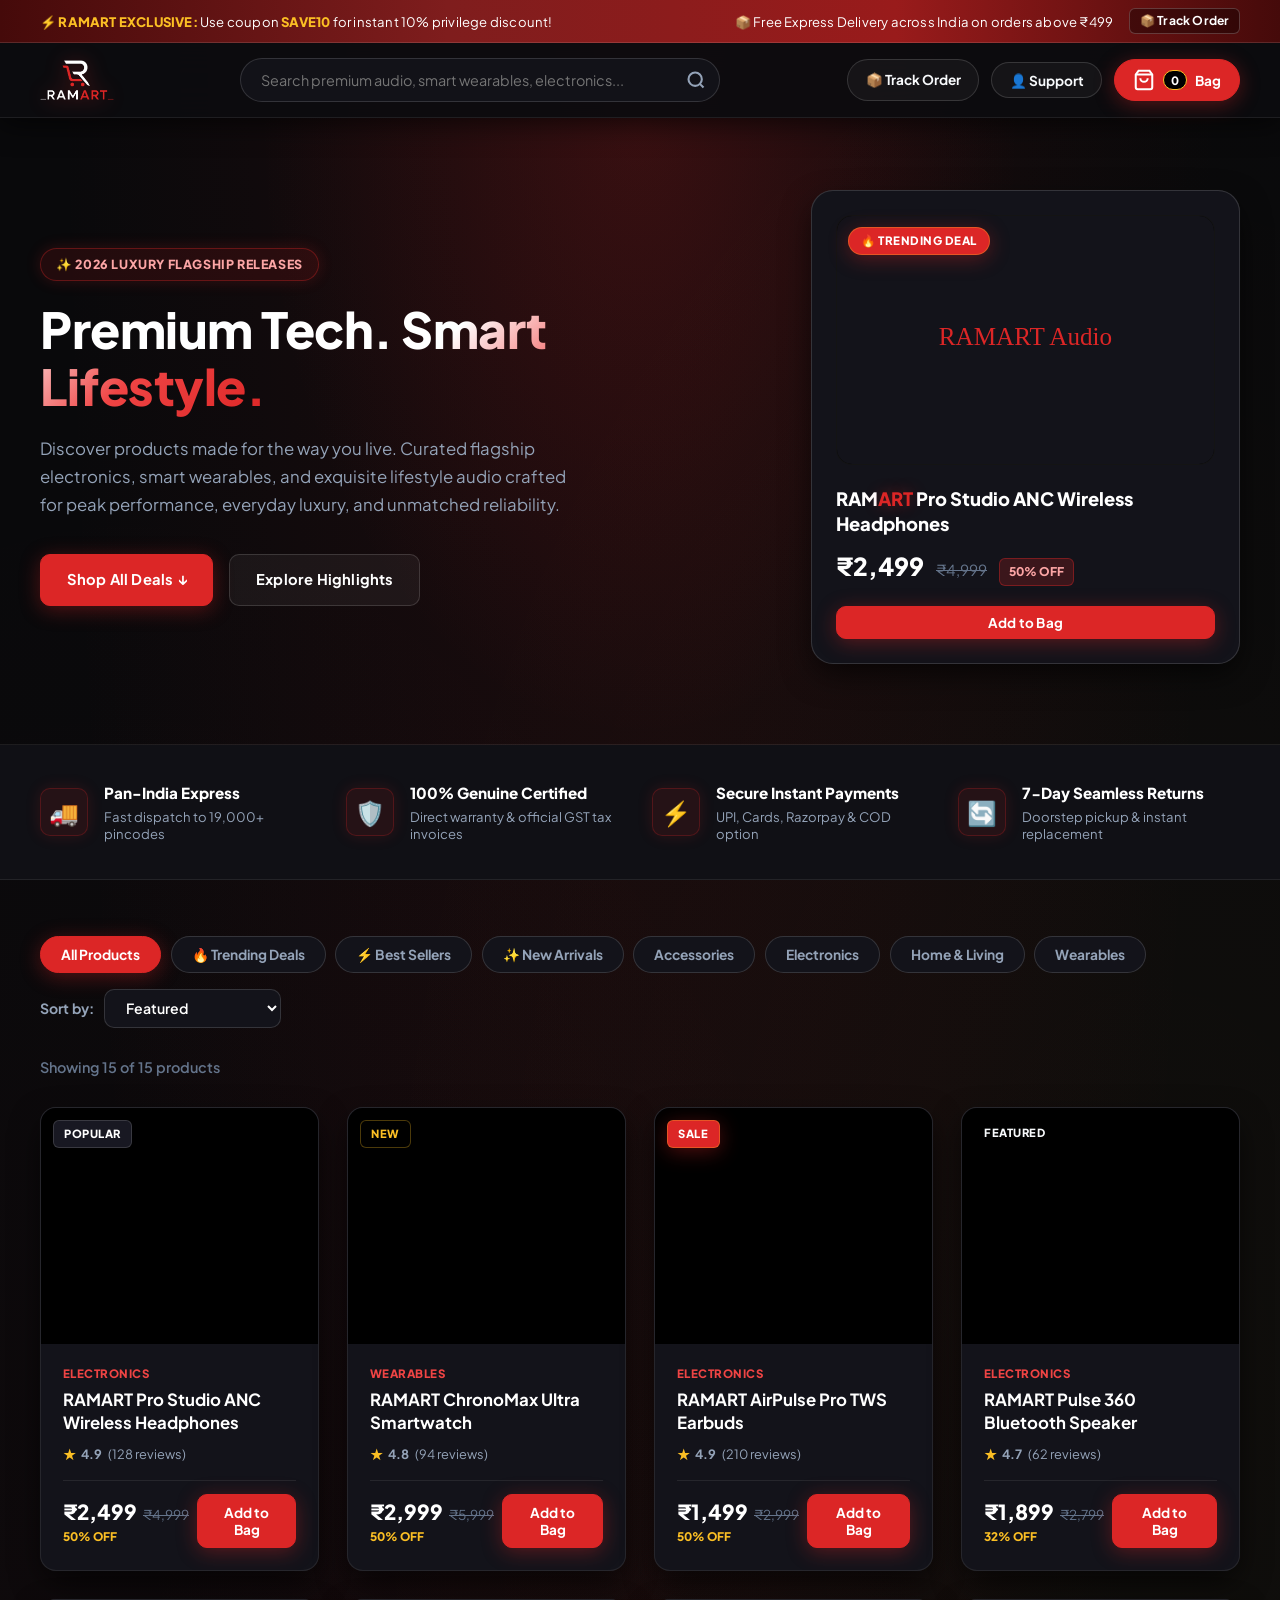
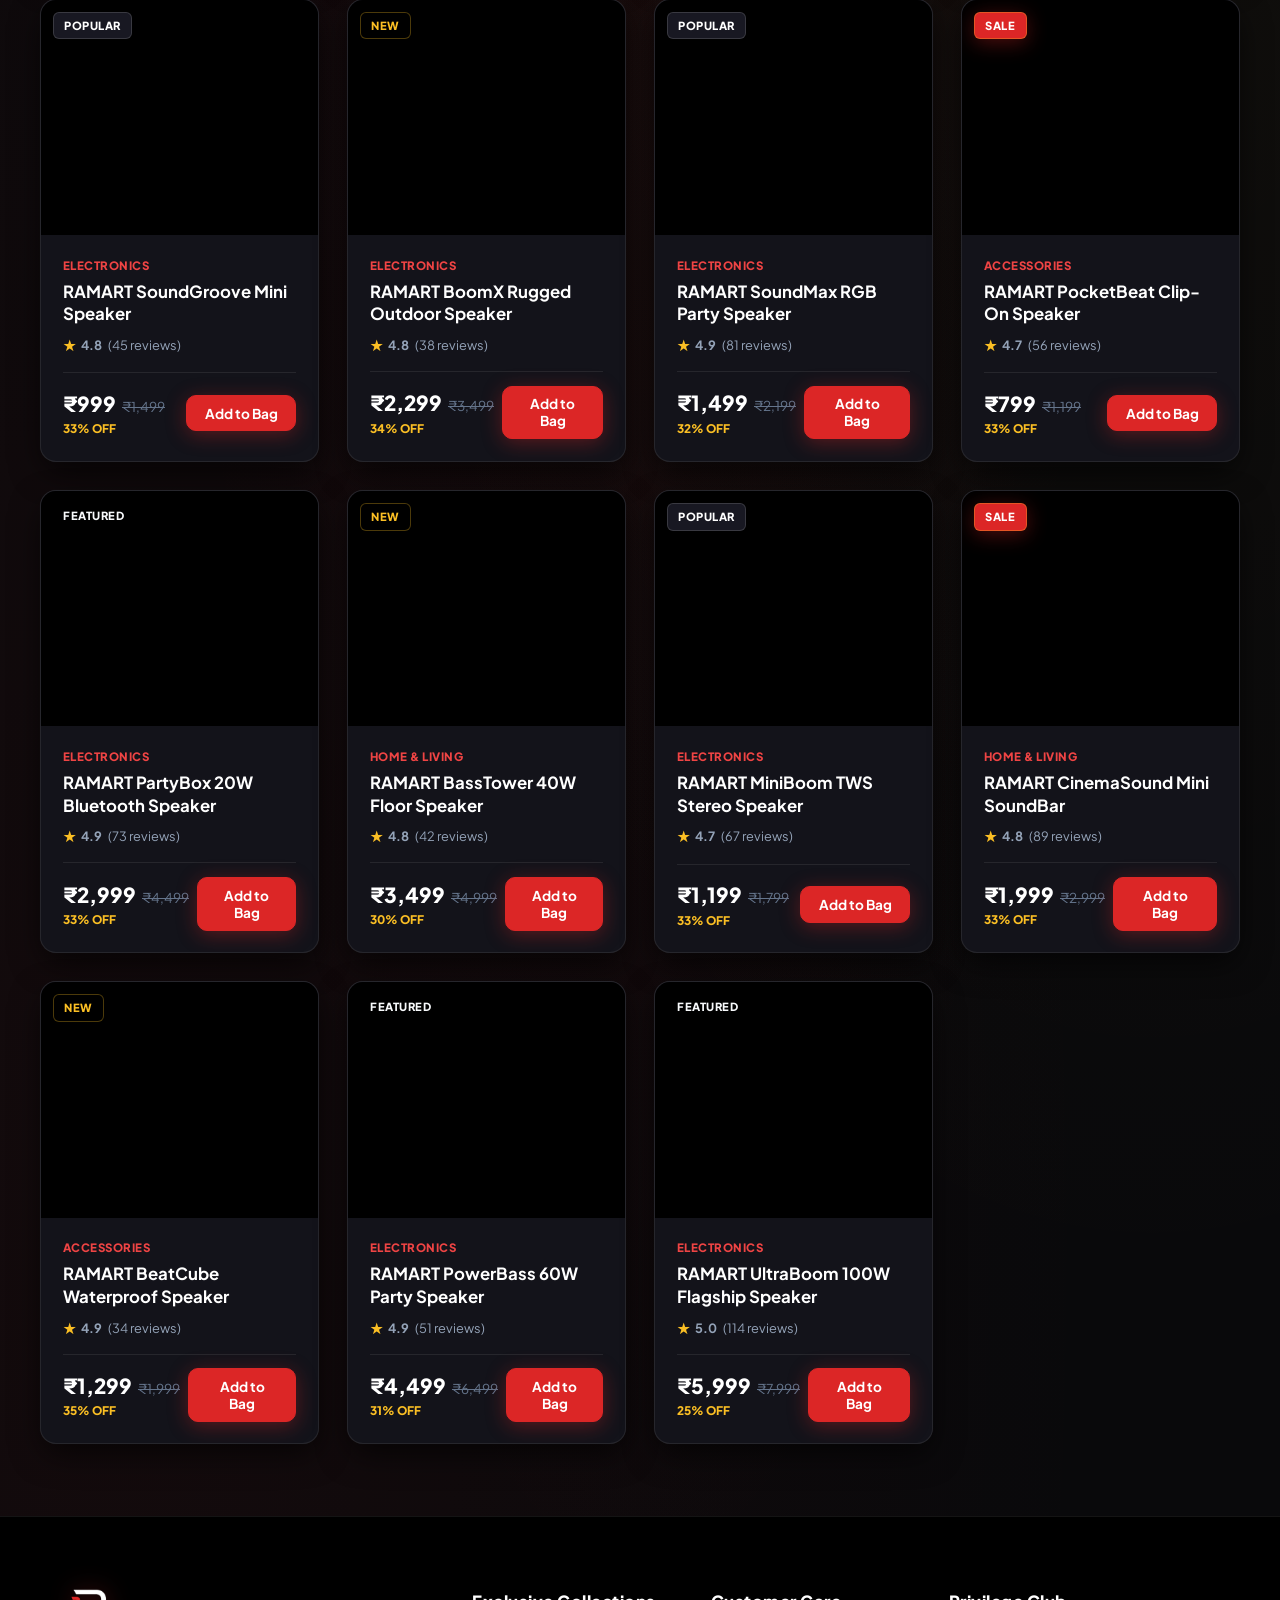
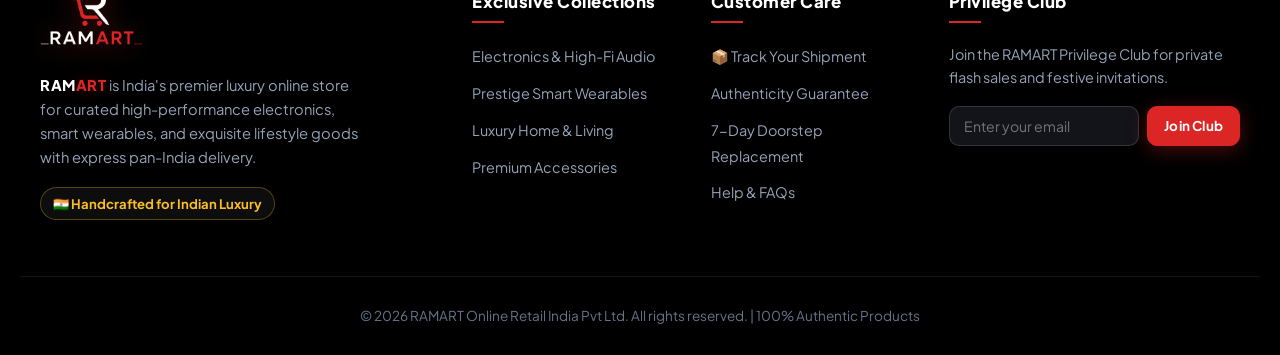
==== commit 4b98842a: "Enhance transparent brand logo, sharpness, and aesthetic polish across store" ====
--- a/index.html
+++ b/index.html
@@ -8,9 +8,9 @@
   <meta name="apple-mobile-web-app-status-bar-style" content="black-translucent">
   <meta name="format-detection" content="telephone=no">
   <title>RAMART - Premium Cinematic Online Store | India</title>
-  <link rel="icon" type="image/png" href="images/logo.png?v=2026">
-  <link rel="apple-touch-icon" href="images/logo.png?v=2026">
-  <link rel="stylesheet" href="styles.css?v=2026">
+  <link rel="icon" type="image/png" href="images/logo.png?v=20260821">
+  <link rel="apple-touch-icon" href="images/logo.png?v=20260821">
+  <link rel="stylesheet" href="styles.css?v=20260821">
   <link rel="preconnect" href="https://fonts.googleapis.com">
   <link rel="preconnect" href="https://fonts.gstatic.com" crossorigin>
   <link href="https://fonts.googleapis.com/css2?family=Plus+Jakarta+Sans:wght@300;400;500;600;700;800;900&display=swap" rel="stylesheet">
@@ -32,7 +32,7 @@
   <header class="main-header">
     <div class="container header-container">
       <a href="./" class="logo" aria-label="RAMART Home">
-        <img src="images/logo.png?v=2026" alt="RAMART" class="brand-logo-img" width="130" height="38">
+        <img src="images/logo.png?v=20260821" alt="RAMART" class="brand-logo-img" width="130" height="38">
       </a>
 
       <!-- Search Bar -->
@@ -407,7 +407,7 @@
     <div class="container footer-content">
       <div class="footer-brand">
         <a href="./" class="logo footer-logo" aria-label="RAMART Home">
-          <img src="images/logo.png?v=2026" alt="RAMART" class="brand-logo-img" width="160" height="56">
+          <img src="images/logo.png?v=20260821" alt="RAMART" class="brand-logo-img" width="160" height="56">
         </a>
         <p><span class="brand-text"><span class="brand-ram">RAM</span><span class="brand-art">ART</span></span> is India's premier luxury online store for curated high-performance electronics, smart wearables, and exquisite lifestyle goods with express pan-India delivery.</p>
         <div class="trust-badges">
--- a/styles.css
+++ b/styles.css
@@ -225,7 +225,9 @@
   object-fit: contain !important;
   background: transparent !important;
   border: none !important;
-  filter: drop-shadow(0 0 10px rgba(220, 38, 38, 0.45));
+  filter: drop-shadow(0 2px 10px rgba(220, 38, 38, 0.45));
+  image-rendering: -webkit-optimize-contrast;
+  image-rendering: crisp-edges;
   transition: var(--transition);
 }
 
@@ -242,6 +244,8 @@
   max-width: 190px !important;
   margin-bottom: 0.85rem !important;
   background: transparent !important;
+  filter: drop-shadow(0 2px 12px rgba(220, 38, 38, 0.45));
+  image-rendering: -webkit-optimize-contrast;
 }
 
 .logo-icon {
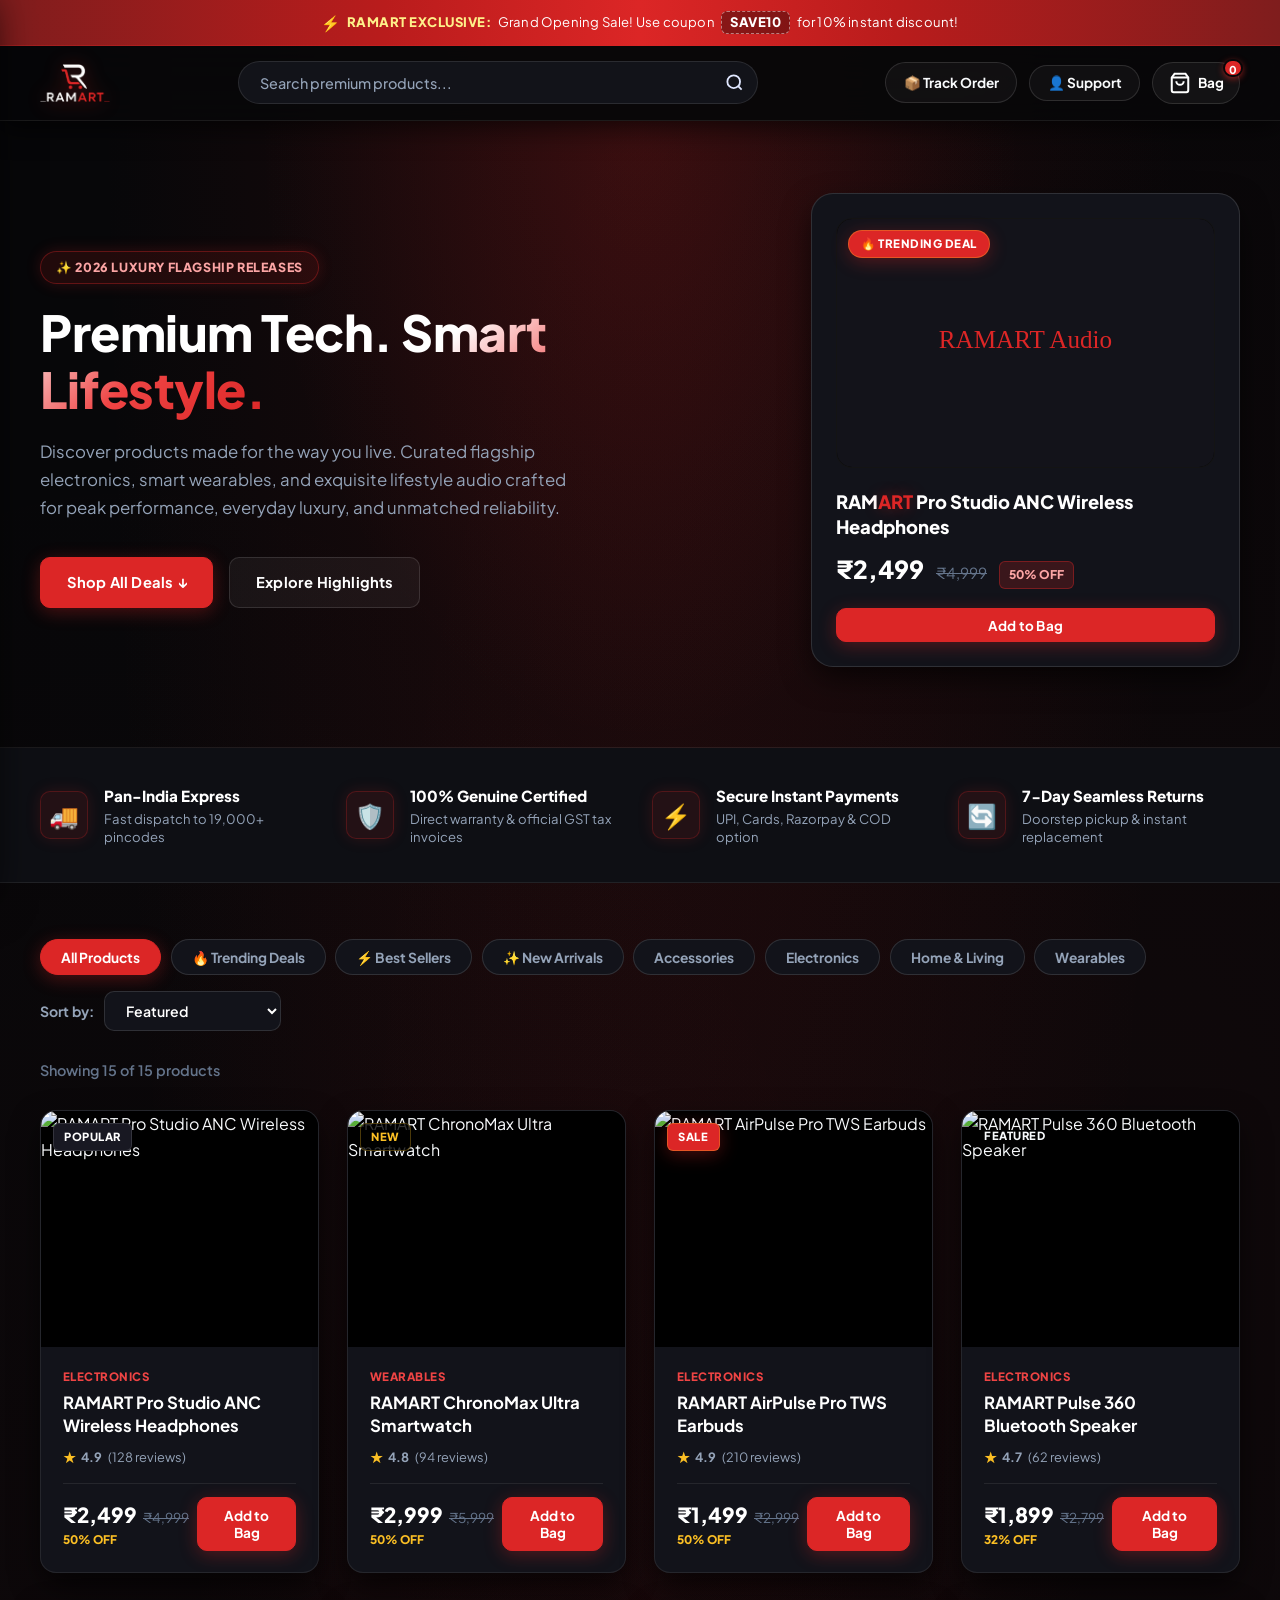
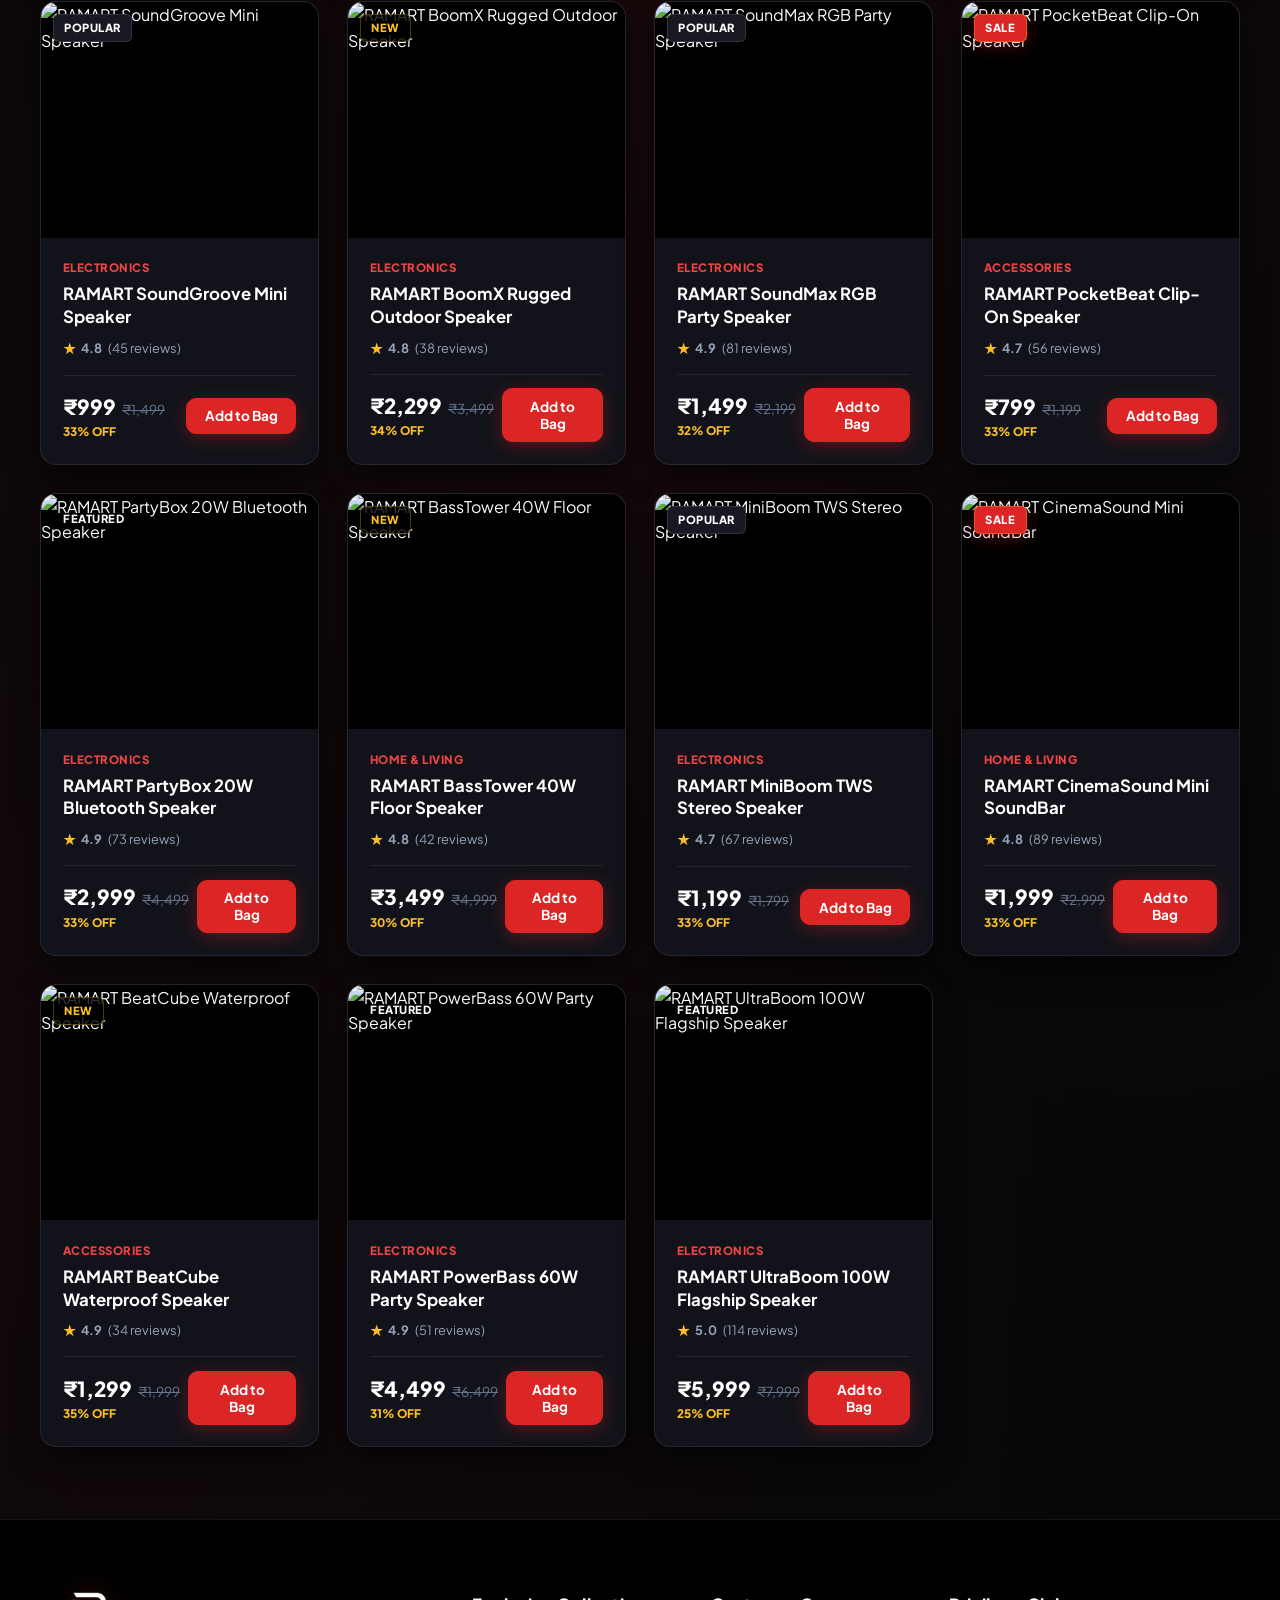
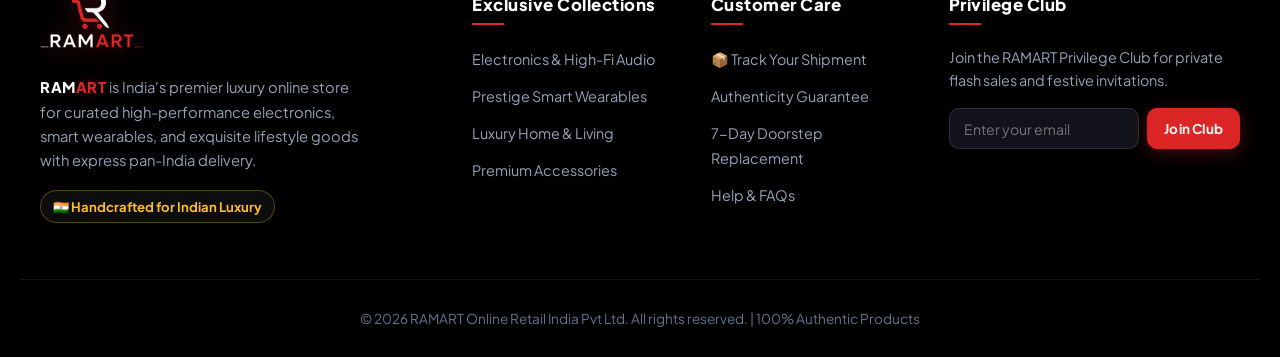
==== commit 5e060f41: "Redesign page background, luxury top announcement bar, and mobile app header" ====
--- a/index.html
+++ b/index.html
@@ -20,45 +20,92 @@
   <!-- Top Announcement Bar -->
   <div class="top-bar">
     <div class="container top-bar-content">
-      <span id="topBarAnnouncement">⚡ <strong>RAMART EXCLUSIVE:</strong> Use coupon <strong>SAVE10</strong> for instant 10% privilege discount!</span>
-      <div class="top-bar-links">
-        <span id="topBarShipping">📦 Free Express Delivery across India on orders above ₹499</span>
-        <a href="track.html" class="top-nav-link"><span>📦 Track Order</span></a>
-      </div>
+      <span class="top-promo-text" id="topBarAnnouncement">
+        <span class="promo-icon">⚡</span>
+        <strong class="promo-brand-tag">RAMART EXCLUSIVE:</strong> 
+        <span>Grand Opening Sale! Use coupon</span> 
+        <strong class="promo-coupon-badge">SAVE10</strong> 
+        <span>for 10% instant discount!</span>
+      </span>
     </div>
   </div>
 
   <!-- Header / Navigation -->
   <header class="main-header">
     <div class="container header-container">
-      <a href="./" class="logo" aria-label="RAMART Home">
-        <img src="images/logo.png?v=20260821" alt="RAMART" class="brand-logo-img" width="130" height="38">
+      <div class="header-main-row">
+        <!-- LEFT: Hamburger Menu Icon -->
+        <button class="menu-toggle-btn" id="mobileMenuBtn" aria-label="Open Navigation Menu" onclick="toggleMobileNav()">
+          <svg width="22" height="22" viewBox="0 0 24 24" fill="none" stroke="currentColor" stroke-width="2.2" stroke-linecap="round"><line x1="3" y1="6" x2="21" y2="6"></line><line x1="3" y1="12" x2="21" y2="12"></line><line x1="3" y1="18" x2="21" y2="18"></line></svg>
+        </button>
+
+        <!-- CENTER/LEFT: RAMART Logo -->
+        <a href="./" class="logo" aria-label="RAMART Home">
+          <img src="images/logo.png?v=20260821" alt="RAMART" class="brand-logo-img" width="130" height="38">
+        </a>
+
+        <!-- Desktop Search Bar -->
+        <div class="search-wrapper desktop-search">
+          <input type="text" id="searchInput" placeholder="Search premium products..." autocomplete="off">
+          <button id="searchBtn" aria-label="Search">
+            <svg width="19" height="19" viewBox="0 0 24 24" fill="none" stroke="#e0e7ff" stroke-width="2.3"><circle cx="11" cy="11" r="8"></circle><line x1="21" y1="21" x2="16.65" y2="16.65"></line></svg>
+          </button>
+        </div>
+
+        <!-- RIGHT: Actions & Shopping Bag Icon -->
+        <div class="header-actions">
+          <a href="track.html" class="action-btn desktop-only" title="Track Your Package">
+            <span>📦 Track Order</span>
+          </a>
+          <button id="accountBtn" class="action-btn desktop-only" onclick="openAccountModal()" title="Customer VIP Service" aria-label="Customer Account">
+            <span>👤 Support</span>
+          </button>
+          <button id="cartToggleBtn" class="action-btn cart-btn" aria-label="View Cart">
+            <svg width="22" height="22" viewBox="0 0 24 24" fill="none" stroke="currentColor" stroke-width="2.2"><path d="M6 2L3 6v14a2 2 0 0 0 2 2h14a2 2 0 0 0 2-2V6l-3-4z"></path><line x1="3" y1="6" x2="21" y2="6"></line><path d="M16 10a4 4 0 0 1-8 0"></path></svg>
+            <span class="cart-count" id="cartCount">0</span>
+            <span class="btn-label desktop-only">Bag</span>
+          </button>
+        </div>
+      </div>
+
+      <!-- Mobile Search Bar (Row 2 on mobile) -->
+      <div class="search-wrapper mobile-search">
+        <input type="text" id="mobileSearchInput" placeholder="Search premium products..." autocomplete="off">
+        <button id="mobileSearchBtn" aria-label="Search">
+          <svg width="19" height="19" viewBox="0 0 24 24" fill="none" stroke="#e0e7ff" stroke-width="2.3"><circle cx="11" cy="11" r="8"></circle><line x1="21" y1="21" x2="16.65" y2="16.65"></line></svg>
+        </button>
+      </div>
+    </div>
+  </header>
+
+  <!-- Mobile Slide-out Drawer Navigation -->
+  <div class="mobile-drawer-overlay" id="mobileNavOverlay" onclick="toggleMobileNav(false)"></div>
+  <aside class="mobile-drawer" id="mobileNavDrawer" aria-label="Mobile Navigation Menu">
+    <div class="mobile-drawer-header">
+      <a href="./" class="logo" aria-label="RAMART Home" onclick="toggleMobileNav(false)">
+        <img src="images/logo.png?v=20260821" alt="RAMART" class="brand-logo-img" width="120" height="34">
       </a>
-
-      <!-- Search Bar -->
-      <div class="search-wrapper">
-        <input type="text" id="searchInput" placeholder="Search premium audio, smart wearables, electronics..." autocomplete="off">
-        <button id="searchBtn" aria-label="Search">
-          <svg width="20" height="20" viewBox="0 0 24 24" fill="none" stroke="currentColor" stroke-width="2.5"><circle cx="11" cy="11" r="8"></circle><line x1="21" y1="21" x2="16.65" y2="16.65"></line></svg>
-        </button>
-      </div>
-
-      <!-- Action Buttons -->
-      <div class="header-actions">
-        <a href="track.html" class="action-btn" title="Track Your Package">
-          <span>📦 Track Order</span>
-        </a>
-        <button id="accountBtn" class="action-btn" onclick="openAccountModal()" title="Customer VIP Service" aria-label="Customer Account">
-          <span>👤 Support</span>
-        </button>
-        <button id="cartToggleBtn" class="action-btn cart-btn" aria-label="View Cart">
-          <svg width="22" height="22" viewBox="0 0 24 24" fill="none" stroke="currentColor" stroke-width="2.2"><path d="M6 2L3 6v14a2 2 0 0 0 2 2h14a2 2 0 0 0 2-2V6l-3-4z"></path><line x1="3" y1="6" x2="21" y2="6"></line><path d="M16 10a4 4 0 0 1-8 0"></path></svg>
-          <span class="cart-count" id="cartCount">0</span>
-          <span class="btn-label">Bag</span>
-        </button>
-      </div>
-    </div>
-  </header>
+      <button class="drawer-close-btn" onclick="toggleMobileNav(false)" aria-label="Close Menu">✕</button>
+    </div>
+    <div class="mobile-drawer-content">
+      <div class="drawer-section-title">Collections & Categories</div>
+      <nav class="drawer-nav-list">
+        <button class="drawer-nav-item" onclick="selectCategoryFromDrawer('all')">🛍️ All Products</button>
+        <button class="drawer-nav-item" onclick="selectCategoryFromDrawer('trending')">🔥 Trending Deals</button>
+        <button class="drawer-nav-item" onclick="selectCategoryFromDrawer('bestsellers')">👑 Best Sellers</button>
+        <button class="drawer-nav-item" onclick="selectCategoryFromDrawer('Electronics')">🎧 Electronics & Audio</button>
+        <button class="drawer-nav-item" onclick="selectCategoryFromDrawer('Wearables')">⌚ Prestige Wearables</button>
+        <button class="drawer-nav-item" onclick="selectCategoryFromDrawer('Accessories')">⚡ Mobile & Audio Accessories</button>
+        <button class="drawer-nav-item" onclick="selectCategoryFromDrawer('Home & Living')">💡 Smart Home & Living</button>
+      </nav>
+      <div class="drawer-section-title" style="margin-top: 1.5rem;">Customer Services</div>
+      <nav class="drawer-nav-list">
+        <a href="track.html" class="drawer-nav-item" onclick="toggleMobileNav(false)">📦 Track Live Order</a>
+        <button class="drawer-nav-item" onclick="openAccountModal(); toggleMobileNav(false);">👤 VIP Support & Concierge</button>
+        <a href="/admin/login.html" class="drawer-nav-item" onclick="toggleMobileNav(false)">🔒 Administrator Portal</a>
+      </nav>
+    </div>
+  </aside>
 
   <!-- Hero Section -->
   <section class="hero-section">
--- a/styles.css
+++ b/styles.css
@@ -14,13 +14,13 @@
 
 :root {
   /* Matte Black Atmospheric Layers */
-  --black-deep: #060608;
-  --black-base: #09090b;
-  --black-surface: #101015;
-  --black-card: #13131a;
-  --black-card-hover: #181822;
-  --black-input: #121218;
-  --black-glass: rgba(12, 12, 16, 0.85);
+  --black-deep: #050507;
+  --black-base: #070709;
+  --black-surface: #0e0f14;
+  --black-card: #12131a;
+  --black-card-hover: #171822;
+  --black-input: #121319;
+  --black-glass: rgba(7, 7, 9, 0.88);
 
   /* Deep Red Accents */
   --red-primary: #dc2626;
@@ -28,10 +28,10 @@
   --red-dark: #991b1b;
   --red-velvet: #7f1d1d;
   --red-subtle: rgba(220, 38, 38, 0.12);
-  --red-glow: 0 4px 20px rgba(220, 38, 38, 0.35);
-  --red-glow-lg: 0 8px 30px rgba(220, 38, 38, 0.45);
-
-  /* Gold Luxury Accents (Ratings, VIP Badges & Highlights Only) */
+  --red-glow: 0 4px 18px rgba(220, 38, 38, 0.32);
+  --red-glow-lg: 0 8px 28px rgba(220, 38, 38, 0.42);
+
+  /* Gold Luxury Accents */
   --gold-accent: #fbbf24;
   --gold-dark: #d97706;
   --gold-subtle: rgba(251, 191, 36, 0.15);
@@ -46,10 +46,10 @@
 
   /* Borders & Shadows */
   --border-subtle: rgba(255, 255, 255, 0.08);
-  --border-medium: rgba(255, 255, 255, 0.14);
-  --border-active: rgba(220, 38, 38, 0.4);
-  --shadow-card: 0 12px 32px -4px rgba(0, 0, 0, 0.7), 0 0 1px rgba(255, 255, 255, 0.1);
-  --shadow-hover: 0 20px 45px -8px rgba(0, 0, 0, 0.85), 0 0 20px rgba(220, 38, 38, 0.2);
+  --border-medium: rgba(255, 255, 255, 0.12);
+  --border-active: rgba(220, 38, 38, 0.45);
+  --shadow-card: 0 12px 32px -4px rgba(0, 0, 0, 0.75), 0 0 1px rgba(255, 255, 255, 0.08);
+  --shadow-hover: 0 20px 45px -8px rgba(0, 0, 0, 0.9), 0 0 20px rgba(220, 38, 38, 0.22);
 
   /* Metrics */
   --radius-sm: 6px;
@@ -88,9 +88,9 @@
   color: var(--text-primary);
   background-color: var(--black-base);
   background-image: 
-    radial-gradient(ellipse at 50% -10%, rgba(220, 38, 38, 0.1) 0%, transparent 65%),
-    radial-gradient(ellipse at 90% 40%, rgba(251, 191, 36, 0.03) 0%, transparent 50%),
-    radial-gradient(ellipse at 10% 80%, rgba(220, 38, 38, 0.05) 0%, transparent 60%);
+    radial-gradient(ellipse at 50% -5%, rgba(220, 38, 38, 0.12) 0%, transparent 60%),
+    radial-gradient(ellipse at 90% 35%, rgba(220, 38, 38, 0.04) 0%, transparent 50%),
+    radial-gradient(ellipse at 10% 75%, rgba(220, 38, 38, 0.05) 0%, transparent 60%);
   background-repeat: no-repeat;
   background-size: cover;
   line-height: 1.6;
@@ -131,53 +131,62 @@
    1. Announcement Promotional Top Bar
    ========================================== */
 .top-bar {
-  background: linear-gradient(90deg, #450a0a 0%, #7f1d1d 35%, #991b1b 70%, #450a0a 100%);
+  background: linear-gradient(90deg, #7f1d1d 0%, #b91c1c 30%, #dc2626 50%, #b91c1c 70%, #7f1d1d 100%);
   color: var(--text-white);
   font-size: 0.82rem;
-  padding: 0.5rem 0;
-  border-bottom: 1px solid rgba(255, 255, 255, 0.12);
+  padding: 0.55rem 1rem;
+  border-bottom: 1px solid rgba(220, 38, 38, 0.35);
   letter-spacing: 0.2px;
   position: relative;
   z-index: 50;
+  display: flex;
+  align-items: center;
+  justify-content: center;
+  min-height: 46px;
+  text-align: center;
 }
 
 .top-bar-content {
   display: flex;
-  justify-content: space-between;
-  align-items: center;
+  align-items: center;
+  justify-content: center;
+  text-align: center;
+  width: 100%;
+}
+
+.top-promo-text {
+  display: inline-flex;
+  align-items: center;
+  justify-content: center;
+  gap: 0.4rem;
   flex-wrap: wrap;
-  gap: 0.5rem;
-}
-
-.top-bar strong {
-  color: var(--gold-accent);
+  line-height: 1.4;
+}
+
+.promo-icon {
+  font-size: 0.95rem;
+  animation: pulse-icon 2s infinite ease-in-out;
+}
+
+@keyframes pulse-icon {
+  0%, 100% { transform: scale(1); }
+  50% { transform: scale(1.15); }
+}
+
+.promo-brand-tag {
+  color: #fef08a; /* bold yellow/golden-white emphasis */
+  font-weight: 900;
+  letter-spacing: 0.5px;
+}
+
+.promo-coupon-badge {
+  background: rgba(0, 0, 0, 0.35);
+  border: 1px dashed rgba(255, 255, 255, 0.45);
+  padding: 0.1rem 0.5rem;
+  border-radius: var(--radius-sm);
+  color: #ffffff;
   font-weight: 800;
-}
-
-.top-bar-links {
-  display: flex;
-  align-items: center;
-  gap: 1rem;
-}
-
-.top-nav-link {
-  color: var(--text-white);
-  background: rgba(0, 0, 0, 0.35);
-  border: 1px solid rgba(255, 255, 255, 0.2);
-  padding: 0.15rem 0.6rem;
-  border-radius: var(--radius-sm);
-  font-weight: 700;
-  font-size: 0.76rem;
-  transition: var(--transition-fast);
-  display: inline-flex;
-  align-items: center;
-  gap: 0.3rem;
-}
-
-.top-nav-link:hover {
-  background: #000000;
-  border-color: var(--gold-accent);
-  color: var(--gold-accent);
+  letter-spacing: 0.5px;
 }
 
 /* ==========================================
@@ -185,13 +194,13 @@
    ========================================== */
 .main-header {
   background: var(--black-glass);
-  backdrop-filter: blur(20px);
-  -webkit-backdrop-filter: blur(20px);
+  backdrop-filter: blur(24px);
+  -webkit-backdrop-filter: blur(24px);
   border-bottom: 1px solid var(--border-subtle);
   position: sticky;
   top: 0;
   z-index: 45;
-  box-shadow: 0 4px 30px rgba(0, 0, 0, 0.7);
+  box-shadow: 0 4px 30px rgba(0, 0, 0, 0.75);
   transition: var(--transition);
 }
 
@@ -199,8 +208,44 @@
   display: flex;
   align-items: center;
   justify-content: space-between;
-  height: 4.6rem;
-  gap: 1.5rem;
+  min-height: 4.6rem;
+  padding: 0.65rem 1.25rem;
+  gap: 1.25rem;
+}
+
+.header-main-row {
+  display: flex;
+  align-items: center;
+  justify-content: space-between;
+  width: 100%;
+  gap: 1.25rem;
+}
+
+.header-left {
+  display: flex;
+  align-items: center;
+  gap: 0.85rem;
+  flex-shrink: 0;
+}
+
+.menu-toggle-btn {
+  display: none;
+  align-items: center;
+  justify-content: center;
+  background: rgba(255, 255, 255, 0.04);
+  border: 1px solid var(--border-medium);
+  color: var(--text-primary);
+  width: 40px;
+  height: 40px;
+  border-radius: var(--radius-md);
+  cursor: pointer;
+  transition: var(--transition);
+}
+
+.menu-toggle-btn:hover {
+  background: rgba(220, 38, 38, 0.15);
+  border-color: var(--red-primary);
+  color: var(--text-white);
 }
 
 /* RAMART Brand Logo */
@@ -218,10 +263,10 @@
 .brand-logo-img,
 .logo img {
   display: block;
-  height: 40px !important;
-  max-height: 40px !important;
+  height: 38px !important;
+  max-height: 38px !important;
   width: auto !important;
-  max-width: 160px !important;
+  max-width: 155px !important;
   object-fit: contain !important;
   background: transparent !important;
   border: none !important;
@@ -271,42 +316,60 @@
   text-shadow: 0 0 15px rgba(220, 38, 38, 0.4);
 }
 
-/* Search Bar */
+/* Large Rounded Search Field */
 .search-wrapper {
+  position: relative;
+  display: flex;
+  align-items: center;
+  width: 100%;
+}
+
+.desktop-search {
   flex: 1;
-  max-width: 480px;
-  position: relative;
-  display: flex;
-  align-items: center;
+  max-width: 520px;
+}
+
+.mobile-search {
+  display: none;
 }
 
 .search-wrapper input {
   width: 100%;
-  padding: 0.75rem 3rem 0.75rem 1.25rem;
+  padding: 0.72rem 3.2rem 0.72rem 1.35rem;
   border-radius: var(--radius-full);
-  border: 1px solid var(--border-medium);
-  background: var(--black-input);
+  border: 1px solid rgba(255, 255, 255, 0.1);
+  background: #121319;
   color: var(--text-white);
   font-size: 0.9rem;
   transition: var(--transition);
 }
 
+.search-wrapper input::placeholder {
+  color: #94a3b8;
+  font-weight: 500;
+}
+
 .search-wrapper input:focus {
   border-color: var(--red-primary);
-  background: rgba(255, 255, 255, 0.06);
-  box-shadow: 0 0 0 3px rgba(220, 38, 38, 0.25), 0 0 20px rgba(220, 38, 38, 0.2);
+  background: #161722;
+  box-shadow: 0 0 0 3px rgba(220, 38, 38, 0.25), 0 0 18px rgba(220, 38, 38, 0.2);
 }
 
 .search-wrapper button {
   position: absolute;
-  right: 0.9rem;
+  right: 0.85rem;
   background: none;
   border: none;
-  color: var(--text-secondary);
+  color: #e0e7ff;
   cursor: pointer;
   display: flex;
   align-items: center;
+  justify-content: center;
   transition: var(--transition-fast);
+}
+
+.search-wrapper button svg {
+  stroke: #e0e7ff;
 }
 
 .search-wrapper button:hover {
@@ -314,11 +377,16 @@
   transform: scale(1.1);
 }
 
+.search-wrapper button:hover svg {
+  stroke: var(--red-primary);
+}
+
 /* Header Action Buttons */
 .header-actions {
   display: flex;
   align-items: center;
   gap: 0.75rem;
+  flex-shrink: 0;
 }
 
 .action-btn {
@@ -344,27 +412,156 @@
 }
 
 .cart-btn {
+  position: relative;
+  background: rgba(255, 255, 255, 0.05);
+  border: 1px solid var(--border-medium);
+  color: var(--text-white);
+  padding: 0.55rem 0.95rem;
+  border-radius: var(--radius-full);
+  display: inline-flex;
+  align-items: center;
+  gap: 0.45rem;
+  transition: var(--transition);
+}
+
+.cart-btn:hover {
+  background: rgba(220, 38, 38, 0.15);
+  border-color: var(--red-primary);
+  color: var(--text-white);
+  box-shadow: 0 0 16px rgba(220, 38, 38, 0.35);
+}
+
+.cart-count {
+  position: absolute;
+  top: -4px;
+  right: -4px;
   background: var(--red-primary);
+  color: #ffffff;
+  font-size: 0.68rem;
+  font-weight: 900;
+  min-width: 18px;
+  height: 18px;
+  line-height: 18px;
+  border-radius: 9999px;
+  padding: 0 4px;
+  text-align: center;
+  border: 2px solid var(--black-base);
+  box-shadow: 0 2px 6px rgba(220, 38, 38, 0.6);
+}
+
+/* Mobile Slide-out Drawer Navigation */
+.mobile-drawer-overlay {
+  position: fixed;
+  top: 0;
+  left: 0;
+  width: 100vw;
+  height: 100vh;
+  background: rgba(0, 0, 0, 0.75);
+  backdrop-filter: blur(8px);
+  -webkit-backdrop-filter: blur(8px);
+  z-index: 99;
+  opacity: 0;
+  pointer-events: none;
+  transition: opacity 0.3s ease;
+}
+
+.mobile-drawer-overlay.open {
+  opacity: 1;
+  pointer-events: auto;
+}
+
+.mobile-drawer {
+  position: fixed;
+  top: 0;
+  left: -320px;
+  width: 300px;
+  max-width: 85vw;
+  height: 100vh;
+  background: #0d0e14;
+  border-right: 1px solid var(--border-medium);
+  z-index: 100;
+  transition: transform 0.35s cubic-bezier(0.16, 1, 0.3, 1);
+  display: flex;
+  flex-direction: column;
+  box-shadow: 10px 0 40px rgba(0, 0, 0, 0.85);
+}
+
+.mobile-drawer.open {
+  transform: translateX(320px);
+}
+
+.mobile-drawer-header {
+  display: flex;
+  align-items: center;
+  justify-content: space-between;
+  padding: 1.25rem;
+  border-bottom: 1px solid var(--border-subtle);
+  background: rgba(0, 0, 0, 0.3);
+}
+
+.drawer-close-btn {
+  background: none;
+  border: 1px solid var(--border-medium);
+  color: var(--text-secondary);
+  font-size: 1rem;
+  width: 32px;
+  height: 32px;
+  border-radius: var(--radius-sm);
+  cursor: pointer;
+  display: flex;
+  align-items: center;
+  justify-content: center;
+  transition: var(--transition-fast);
+}
+
+.drawer-close-btn:hover {
+  color: #ffffff;
   border-color: var(--red-primary);
-  color: var(--text-white);
-  box-shadow: var(--red-glow);
-}
-
-.cart-btn:hover {
-  background: var(--red-hover);
-  border-color: var(--gold-accent);
-  box-shadow: var(--red-glow-lg);
-  color: var(--text-white);
-}
-
-.cart-count {
-  background: #000000;
-  color: var(--text-white);
-  border: 1px solid var(--gold-accent);
+  background: rgba(220, 38, 38, 0.15);
+}
+
+.mobile-drawer-content {
+  flex: 1;
+  overflow-y: auto;
+  padding: 1.25rem;
+}
+
+.drawer-section-title {
   font-size: 0.72rem;
-  padding: 0.1rem 0.45rem;
-  border-radius: var(--radius-full);
   font-weight: 800;
+  letter-spacing: 0.8px;
+  text-transform: uppercase;
+  color: var(--text-muted);
+  margin-bottom: 0.75rem;
+}
+
+.drawer-nav-list {
+  display: flex;
+  flex-direction: column;
+  gap: 0.4rem;
+}
+
+.drawer-nav-item {
+  display: flex;
+  align-items: center;
+  gap: 0.75rem;
+  padding: 0.75rem 1rem;
+  border-radius: var(--radius-md);
+  background: rgba(255, 255, 255, 0.03);
+  border: 1px solid transparent;
+  color: var(--text-primary);
+  font-size: 0.9rem;
+  font-weight: 600;
+  cursor: pointer;
+  text-align: left;
+  width: 100%;
+  transition: var(--transition-fast);
+}
+
+.drawer-nav-item:hover, .drawer-nav-item:active {
+  background: rgba(220, 38, 38, 0.12);
+  border-color: rgba(220, 38, 38, 0.3);
+  color: #ffffff;
 }
 
 /* ==========================================
@@ -1916,19 +2113,33 @@
   .header-container {
     width: 100%;
     height: auto;
-    padding: 0.6rem 0.85rem;
-    flex-wrap: wrap;
+    min-height: auto;
+    padding: 0.55rem 0.85rem 0.65rem;
+    flex-direction: column;
     gap: 0.5rem;
   }
 
+  .header-main-row {
+    display: flex;
+    align-items: center;
+    justify-content: space-between;
+    width: 100%;
+  }
+
+  .menu-toggle-btn {
+    display: inline-flex;
+    width: 36px;
+    height: 36px;
+  }
+
   .logo {
-    max-height: 38px;
+    max-height: 36px;
   }
 
   .brand-logo-img,
   .logo img {
-    height: 34px !important;
-    max-height: 34px !important;
+    height: 32px !important;
+    max-height: 32px !important;
     max-width: 125px !important;
   }
 
@@ -1940,17 +2151,21 @@
     margin-bottom: 0.75rem !important;
   }
 
-  .search-wrapper {
-    order: 3;
-    max-width: 100% !important;
+  .desktop-search {
+    display: none !important;
+  }
+
+  .mobile-search {
+    display: flex !important;
     width: 100% !important;
     margin-top: 0.15rem;
   }
 
   .search-wrapper input {
-    padding: 0.65rem 2.8rem 0.65rem 1.1rem;
-    font-size: 16px;
-    height: 42px;
+    padding: 0.62rem 2.8rem 0.62rem 1.1rem;
+    font-size: 14px;
+    height: 40px;
+    border-radius: 9999px;
   }
 
   /* Hero Section */
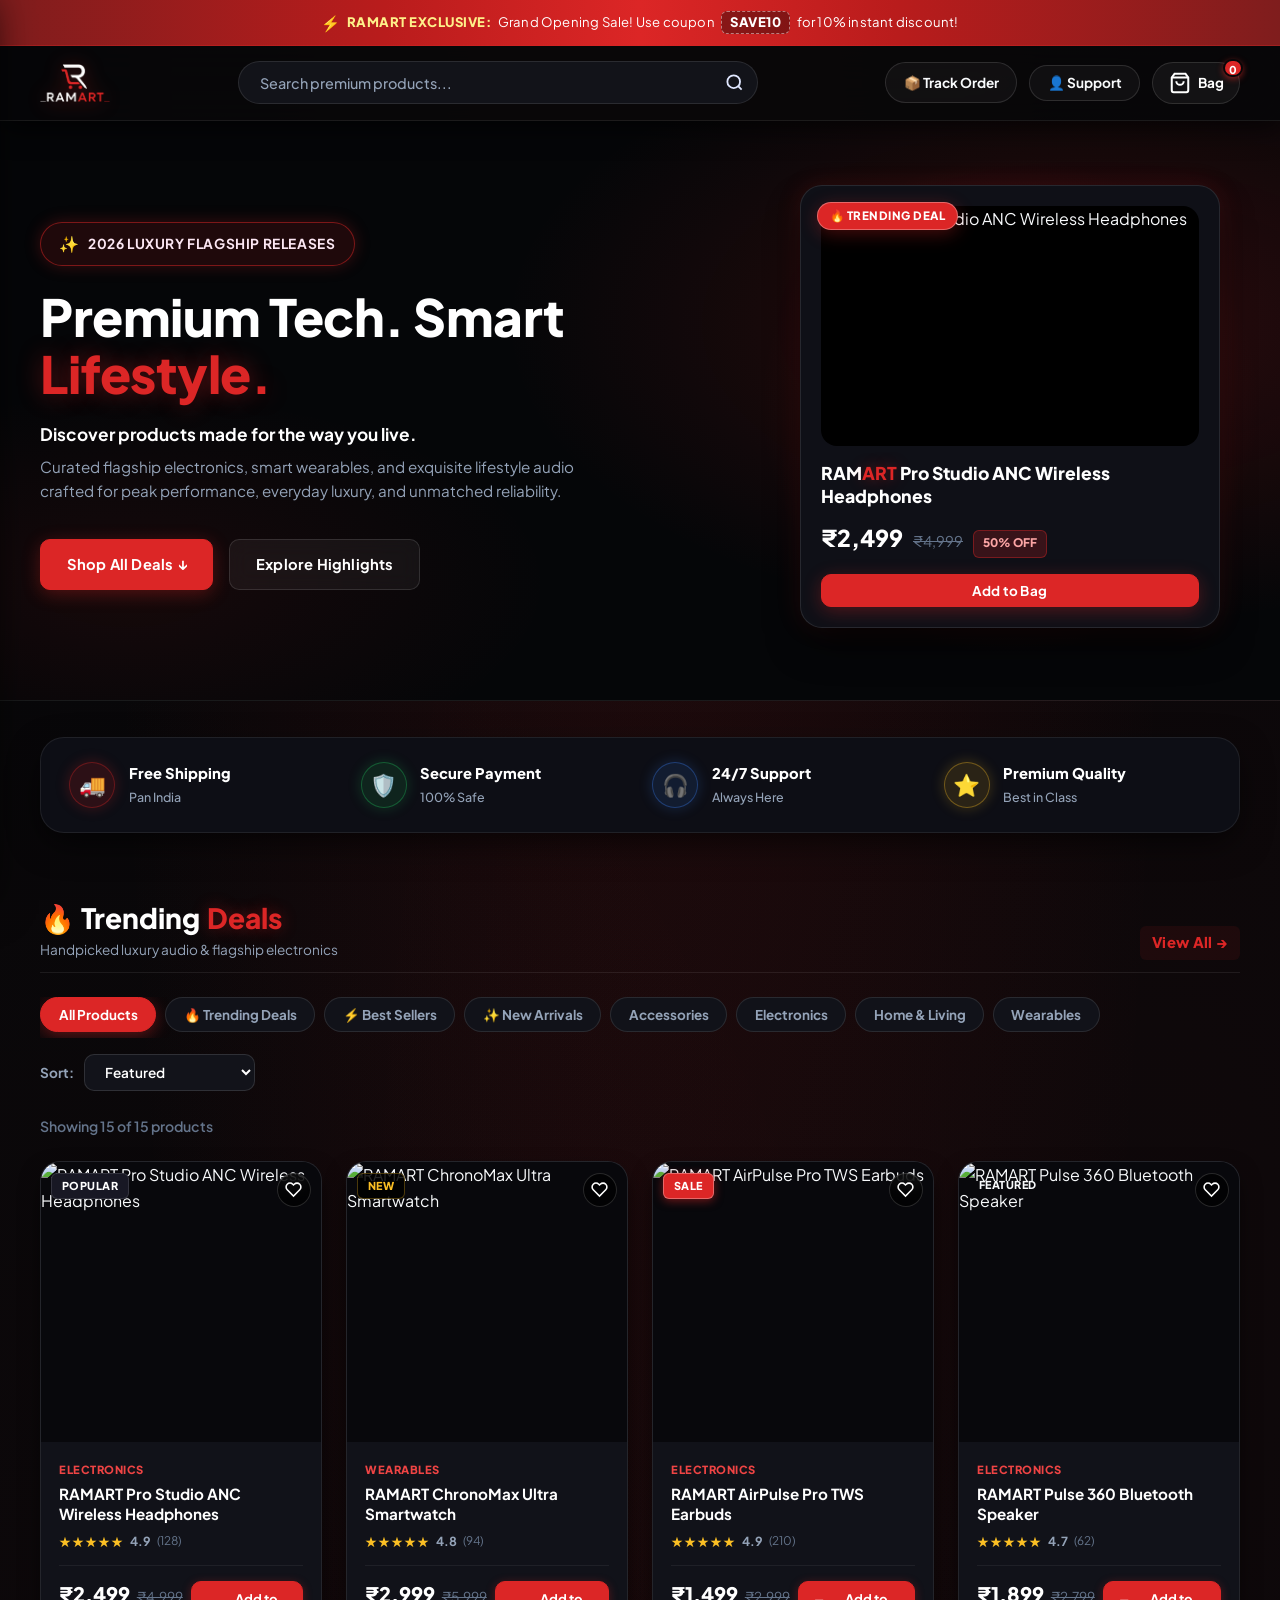
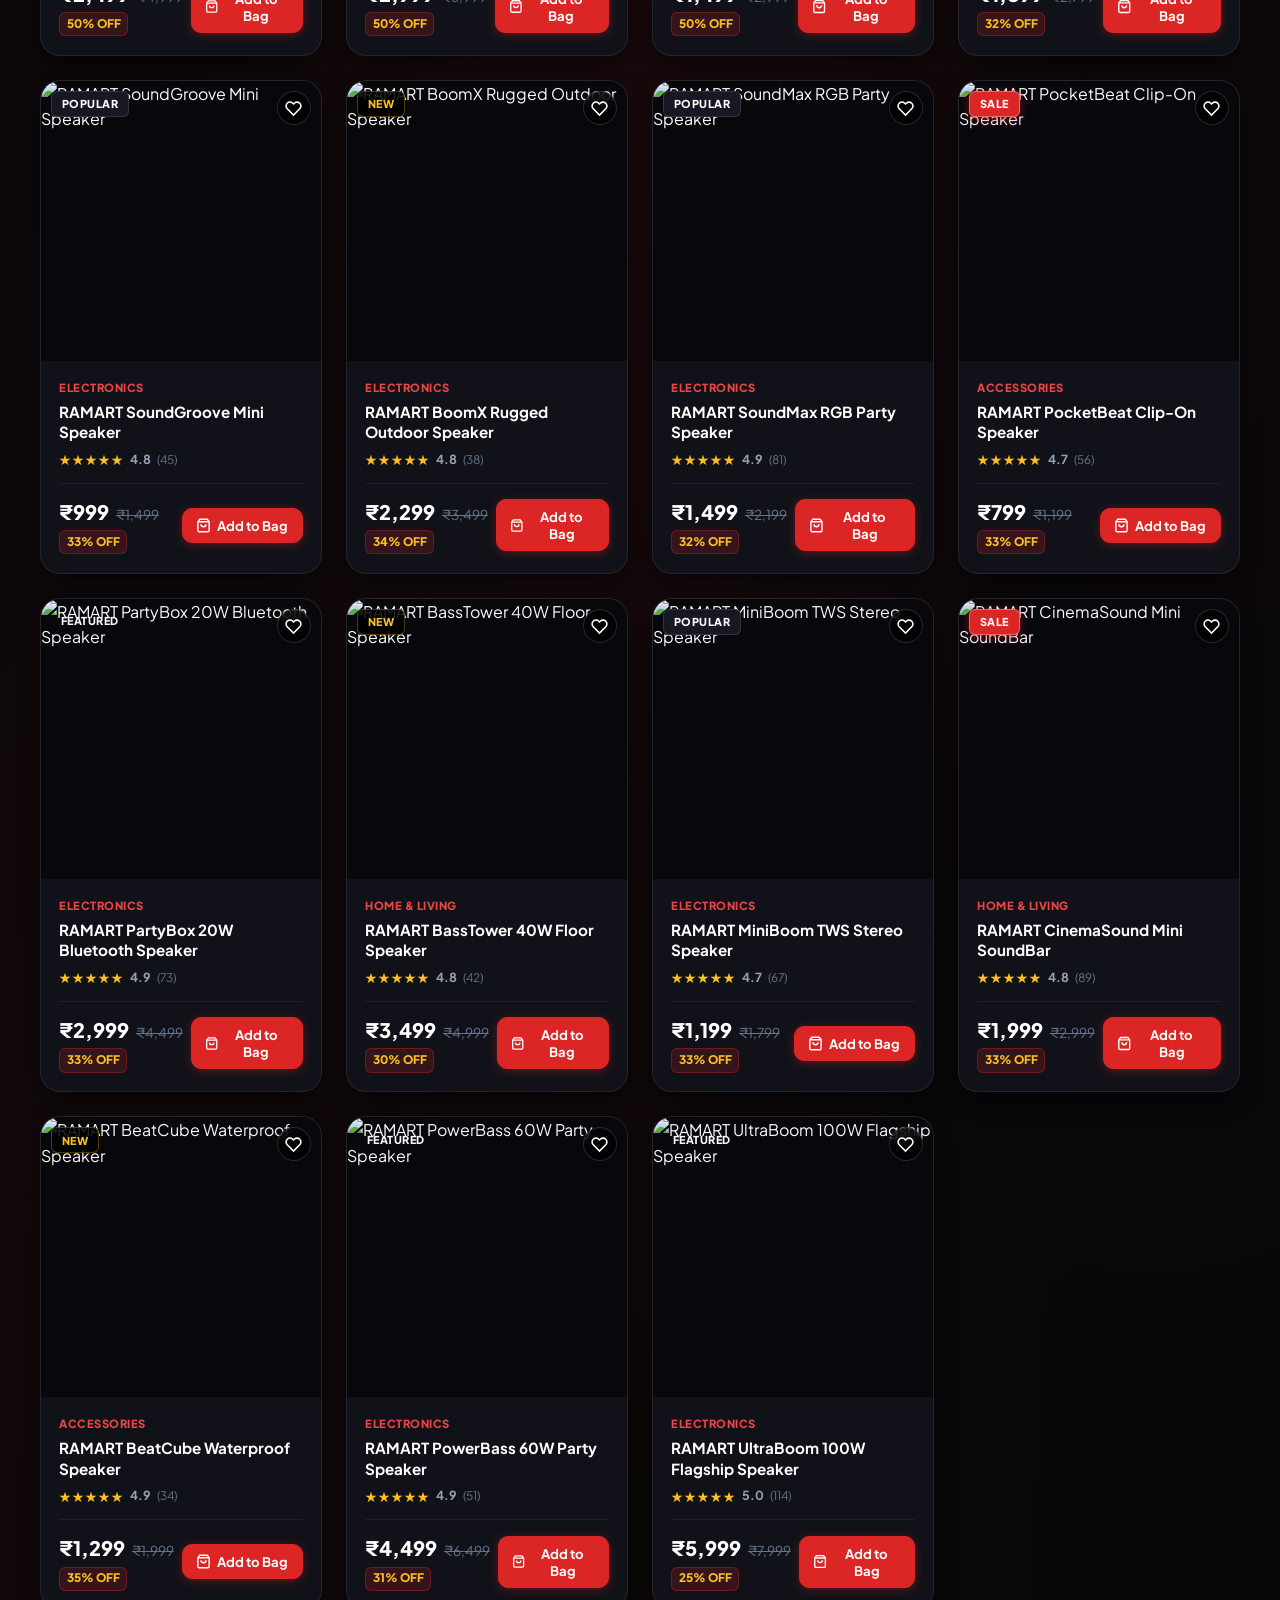
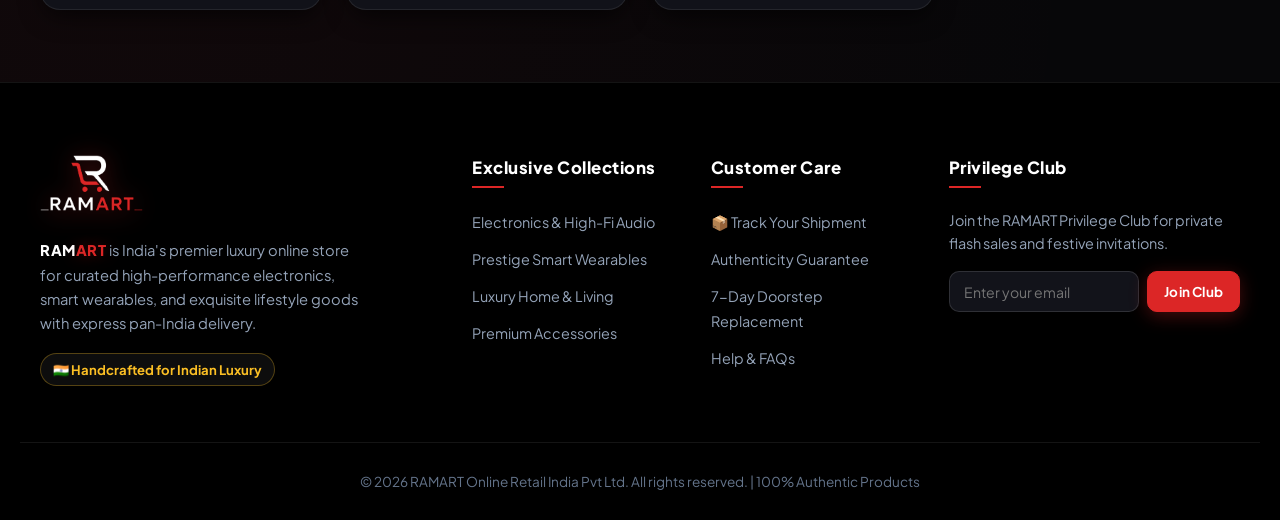
==== commit f9538697: "Redesign Hero, Feature Benefits, Trending Deals, Category Tabs, and Luxury 2-Column Product Cards" ====
--- a/index.html
+++ b/index.html
@@ -107,22 +107,43 @@
     </div>
   </aside>
 
-  <!-- Hero Section -->
+  <!-- 4. Hero Section -->
   <section class="hero-section">
     <div class="container hero-content">
       <div class="hero-text">
-        <span class="badge hero-badge">✨ 2026 LUXURY FLAGSHIP RELEASES</span>
-        <h1 class="hero-title">Premium Tech. <span class="text-gradient-red">Smart Lifestyle.</span></h1>
-        <p class="hero-subtitle">Discover products made for the way you live. Curated flagship electronics, smart wearables, and exquisite lifestyle audio crafted for peak performance, everyday luxury, and unmatched reliability.</p>
+        <!-- 5. HERO TOP BADGE -->
+        <div class="hero-badge">
+          <span class="badge-icon">✨</span>
+          <span class="badge-text">2026 LUXURY FLAGSHIP RELEASES</span>
+        </div>
+
+        <!-- 6. HERO MAIN HEADING -->
+        <h1 class="hero-title">
+          <span class="hero-line-1">Premium Tech. Smart</span>
+          <span class="hero-line-2"> Lifestyle.</span>
+        </h1>
+
+        <!-- 7. HERO DESCRIPTION -->
+        <div class="hero-description-block">
+          <p class="hero-desc-lead">Discover products made for the way you live.</p>
+          <p class="hero-subtitle">Curated flagship electronics, smart wearables, and exquisite lifestyle audio crafted for peak performance, everyday luxury, and unmatched reliability.</p>
+        </div>
+
+        <!-- 8. HERO BUTTONS -->
         <div class="hero-actions">
-          <a href="#productsSection" class="btn btn-primary">Shop All Deals ↓</a>
-          <a href="#featuredSection" class="btn btn-secondary">Explore Highlights</a>
-        </div>
-      </div>
-      <div class="hero-card">
+          <a href="#productsSection" class="btn btn-primary hero-btn-main">Shop All Deals ↓</a>
+          <a href="#featuredSection" class="btn btn-secondary hero-btn-sub">Explore Highlights</a>
+        </div>
+      </div>
+
+      <!-- 9. HERO PRODUCT VISUAL -->
+      <div class="hero-visual-wrapper">
+        <div class="hero-glow-aura"></div>
         <div class="hero-card-inner">
           <div class="featured-tag">🔥 TRENDING DEAL</div>
-          <img src="https://images.unsplash.com/photo-1505740420928-5e560c06d30e?w=600&auto=format&fit=crop&q=80" alt="RAMART Pro Wireless ANC Headphones" class="hero-img" onerror="this.src='data:image/svg+xml;utf8,<svg xmlns=\'http://www.w3.org/2000/svg\' width=\'300\' height=\'200\' fill=\'%2309090b\'><rect width=\'100%25\' height=\'100%25\' fill=\'%2313131a\'/><text x=\'50%25\' y=\'50%25\' fill=\'%23dc2626\' dominant-baseline=\'middle\' text-anchor=\'middle\' font-size=\'20\'>RAMART Audio</text></svg>'">
+          <div class="hero-img-container">
+            <img src="https://images.unsplash.com/photo-1505740420928-5e560c06d30e?w=800&auto=format&fit=crop&q=85" alt="RAMART Pro Studio ANC Wireless Headphones" class="hero-img" loading="eager">
+          </div>
           <div class="hero-card-details">
             <h3><span class="brand-ram">RAM</span><span class="brand-art">ART</span> Pro Studio ANC Wireless Headphones</h3>
             <div class="hero-price">
@@ -137,54 +158,76 @@
     </div>
   </section>
 
-  <!-- Features Value Props -->
+  <!-- 10. FEATURE BENEFITS CONTAINER -->
   <section class="features-bar" id="featuredSection">
-    <div class="container features-grid">
-      <div class="feature-item">
-        <div class="feature-icon">🚚</div>
-        <div>
-          <h4>Pan-India Express</h4>
-          <p>Fast dispatch to 19,000+ pincodes</p>
-        </div>
-      </div>
-      <div class="feature-item">
-        <div class="feature-icon">🛡️</div>
-        <div>
-          <h4>100% Genuine Certified</h4>
-          <p>Direct warranty & official GST tax invoices</p>
-        </div>
-      </div>
-      <div class="feature-item">
-        <div class="feature-icon">⚡</div>
-        <div>
-          <h4>Secure Instant Payments</h4>
-          <p>UPI, Cards, Razorpay & COD option</p>
-        </div>
-      </div>
-      <div class="feature-item">
-        <div class="feature-icon">🔄</div>
-        <div>
-          <h4>7-Day Seamless Returns</h4>
-          <p>Doorstep pickup & instant replacement</p>
+    <div class="container">
+      <div class="features-container-card">
+        <div class="feature-col feature-col-shipping">
+          <div class="feature-icon-circle icon-circle-red">🚚</div>
+          <div class="feature-text-block">
+            <h4 class="feature-title">Free Shipping</h4>
+            <p class="feature-subtitle">Pan India</p>
+          </div>
+        </div>
+
+        <div class="feature-col feature-col-payment">
+          <div class="feature-icon-circle icon-circle-green">🛡️</div>
+          <div class="feature-text-block">
+            <h4 class="feature-title">Secure Payment</h4>
+            <p class="feature-subtitle">100% Safe</p>
+          </div>
+        </div>
+
+        <div class="feature-col feature-col-support">
+          <div class="feature-icon-circle icon-circle-blue">🎧</div>
+          <div class="feature-text-block">
+            <h4 class="feature-title">24/7 Support</h4>
+            <p class="feature-subtitle">Always Here</p>
+          </div>
+        </div>
+
+        <div class="feature-col feature-col-quality">
+          <div class="feature-icon-circle icon-circle-gold">⭐</div>
+          <div class="feature-text-block">
+            <h4 class="feature-title">Premium Quality</h4>
+            <p class="feature-subtitle">Best in Class</p>
+          </div>
         </div>
       </div>
     </div>
   </section>
 
-  <!-- Main Store Section -->
+  <!-- 11. TRENDING DEALS & MAIN STORE SECTION -->
   <main class="container store-container" id="productsSection">
-    <!-- Filter & Category Header -->
+    <div class="section-header-row">
+      <div class="section-title-wrapper">
+        <h2 class="trending-deals-heading">
+          <span class="trending-fire">🔥</span>
+          <span class="text-white">Trending</span>
+          <span class="text-red">Deals</span>
+        </h2>
+        <span class="section-subtext">Handpicked luxury audio & flagship electronics</span>
+      </div>
+      <a href="#productsSection" class="view-all-link" onclick="selectCategoryFromDrawer('all'); return false;">View All →</a>
+    </div>
+
+    <!-- 15. CATEGORY CHIPS / TABS -->
     <div class="store-controls">
-      <div class="category-tabs" id="categoryTabs">
-        <button class="cat-tab active" data-category="all">All Products</button>
-        <button class="cat-tab" data-category="Electronics">Electronics</button>
-        <button class="cat-tab" data-category="Wearables">Wearables</button>
-        <button class="cat-tab" data-category="Home & Living">Home & Living</button>
-        <button class="cat-tab" data-category="Accessories">Accessories</button>
+      <div class="category-tabs-wrapper">
+        <div class="category-tabs" id="categoryTabs">
+          <button class="cat-tab active" data-category="all"><span class="cat-tab-icon">🛍️</span> All Products</button>
+          <button class="cat-tab" data-category="trending"><span class="cat-tab-icon">🔥</span> Trending</button>
+          <button class="cat-tab" data-category="bestsellers"><span class="cat-tab-icon">👑</span> Best Sellers</button>
+          <button class="cat-tab" data-category="Electronics"><span class="cat-tab-icon">🎧</span> Headphones & Audio</button>
+          <button class="cat-tab" data-category="Speakers"><span class="cat-tab-icon">🔊</span> Speakers</button>
+          <button class="cat-tab" data-category="Wearables"><span class="cat-tab-icon">⌚</span> Wearables</button>
+          <button class="cat-tab" data-category="Accessories"><span class="cat-tab-icon">⚡</span> Accessories</button>
+          <button class="cat-tab" data-category="Home & Living"><span class="cat-tab-icon">💡</span> Home & Living</button>
+        </div>
       </div>
 
       <div class="sorting-controls">
-        <label for="sortSelect">Sort by:</label>
+        <label for="sortSelect">Sort:</label>
         <select id="sortSelect" class="form-select">
           <option value="featured">Featured</option>
           <option value="price-low">Price: Low to High</option>
@@ -199,9 +242,9 @@
       <span id="resultsCount">Showing all products</span>
     </div>
 
-    <!-- Product Grid -->
+    <!-- 12. PRODUCT CARDS (2-Column Mobile Grid) -->
     <div class="products-grid" id="productsGrid">
-      <!-- Generated dynamically by app.js -->
+      <!-- Generated dynamically by app.js with luxury cards, wishlist heart & 2-column mobile layout -->
     </div>
   </main>
 
--- a/styles.css
+++ b/styles.css
@@ -565,161 +565,232 @@
 }
 
 /* ==========================================
-   3. Cinematic Hero Section
+   3. Cinematic Hero Section (Luxury App Style)
    ========================================== */
 .hero-section {
   position: relative;
-  padding: 4.5rem 0 5rem;
+  padding: 4rem 0 4.5rem;
   overflow: hidden;
+  background: radial-gradient(ellipse 65% 75% at 85% 35%, rgba(220, 38, 38, 0.18) 0%, transparent 70%),
+              radial-gradient(ellipse 55% 55% at 10% 80%, rgba(220, 38, 38, 0.08) 0%, transparent 60%),
+              #050608;
   border-bottom: 1px solid var(--border-subtle);
 }
 
-.hero-section::before {
-  content: '';
+.hero-content {
+  display: grid;
+  grid-template-columns: 1.2fr 0.8fr;
+  align-items: center;
+  gap: 3rem;
+  position: relative;
+  z-index: 2;
+}
+
+/* 5. Hero Top Badge */
+.hero-badge {
+  display: inline-flex;
+  align-items: center;
+  gap: 0.5rem;
+  background: rgba(220, 38, 38, 0.12);
+  color: #fce7f3;
+  border: 1px solid rgba(220, 38, 38, 0.5);
+  box-shadow: 0 0 16px rgba(220, 38, 38, 0.25);
+  padding: 0.5rem 1.15rem;
+  border-radius: var(--radius-full);
+  font-size: 0.86rem;
+  font-weight: 700;
+  letter-spacing: 0.6px;
+  text-transform: uppercase;
+  margin-bottom: 1.35rem;
+  max-width: 320px;
+  height: 44px;
+}
+
+.hero-badge .badge-icon {
+  font-size: 1rem;
+}
+
+/* 6. Hero Main Heading */
+.hero-title {
+  font-size: 3.2rem;
+  font-weight: 900;
+  line-height: 1.12;
+  margin-bottom: 1.25rem;
+  letter-spacing: -0.5px;
+}
+
+.hero-line-1 {
+  color: #ffffff;
+  display: block;
+}
+
+.hero-line-2 {
+  color: var(--red-primary);
+  display: inline-block;
+  text-shadow: 0 0 25px rgba(220, 38, 38, 0.45);
+}
+
+/* 7. Hero Description */
+.hero-description-block {
+  margin-bottom: 2.25rem;
+  max-width: 540px;
+}
+
+.hero-desc-lead {
+  font-size: 1.08rem;
+  font-weight: 700;
+  color: #ffffff;
+  margin-bottom: 0.45rem;
+  line-height: 1.45;
+}
+
+.hero-subtitle {
+  font-size: 0.95rem;
+  color: #94a3b8;
+  line-height: 1.6;
+}
+
+/* 8. Hero Buttons */
+.hero-actions {
+  display: flex;
+  gap: 1rem;
+  flex-wrap: wrap;
+}
+
+.hero-btn-main {
+  background: var(--red-primary);
+  color: #ffffff;
+  font-weight: 800;
+  padding: 0.85rem 1.75rem;
+  border-radius: var(--radius-md);
+  border: 1px solid var(--red-primary);
+  box-shadow: 0 4px 20px rgba(220, 38, 38, 0.4);
+  transition: var(--transition);
+}
+
+.hero-btn-main:hover {
+  background: var(--red-hover);
+  box-shadow: 0 6px 26px rgba(220, 38, 38, 0.55);
+  transform: translateY(-2px);
+}
+
+.hero-btn-sub {
+  background: rgba(255, 255, 255, 0.05);
+  color: #ffffff;
+  font-weight: 700;
+  padding: 0.85rem 1.75rem;
+  border-radius: var(--radius-md);
+  border: 1px solid rgba(255, 255, 255, 0.15);
+  backdrop-filter: blur(10px);
+  transition: var(--transition);
+}
+
+.hero-btn-sub:hover {
+  background: rgba(255, 255, 255, 0.1);
+  border-color: var(--red-primary);
+  color: #ffffff;
+  box-shadow: 0 0 16px rgba(220, 38, 38, 0.25);
+  transform: translateY(-2px);
+}
+
+/* 9. Hero Product Visual */
+.hero-visual-wrapper {
+  position: relative;
+  display: flex;
+  justify-content: center;
+  align-items: center;
+}
+
+.hero-glow-aura {
   position: absolute;
-  top: 0;
-  left: 20%;
-  width: 60%;
-  height: 100%;
-  background: radial-gradient(ellipse at top center, rgba(220, 38, 38, 0.15) 0%, transparent 70%);
+  top: 50%;
+  left: 50%;
+  transform: translate(-50%, -50%);
+  width: 120%;
+  height: 120%;
+  background: radial-gradient(circle, rgba(220, 38, 38, 0.22) 0%, transparent 65%);
   pointer-events: none;
   z-index: 1;
 }
 
-.hero-content {
-  display: grid;
-  grid-template-columns: 1.25fr 0.75fr;
-  align-items: center;
-  gap: 3.5rem;
+.hero-card-inner {
   position: relative;
   z-index: 2;
-}
-
-.hero-badge {
-  display: inline-flex;
-  align-items: center;
-  gap: 0.4rem;
-  background: rgba(220, 38, 38, 0.12);
-  color: #fca5a5;
-  border: 1px solid rgba(220, 38, 38, 0.35);
-  padding: 0.35rem 0.95rem;
-  border-radius: var(--radius-full);
-  font-size: 0.78rem;
-  font-weight: 800;
-  letter-spacing: 0.6px;
-  text-transform: uppercase;
-  margin-bottom: 1.25rem;
-  box-shadow: 0 0 15px rgba(220, 38, 38, 0.2);
-}
-
-.hero-title {
-  font-size: 3.1rem;
-  font-weight: 900;
-  line-height: 1.15;
-  margin-bottom: 1.25rem;
-  color: var(--text-white);
-  letter-spacing: -0.5px;
-}
-
-.text-gradient-red {
-  background: linear-gradient(135deg, #ffffff 20%, #ef4444 60%, #dc2626 100%);
-  -webkit-background-clip: text;
-  -webkit-text-fill-color: transparent;
-}
-
-.hero-brand-badge {
-  display: inline-flex;
-  align-items: baseline;
-  background: var(--black-surface);
-  border: 1px solid rgba(220, 38, 38, 0.4);
-  padding: 0.1rem 0.65rem;
-  border-radius: var(--radius-md);
-  box-shadow: 0 0 20px rgba(220, 38, 38, 0.25);
-}
-
-.hero-subtitle {
-  font-size: 1.05rem;
-  color: var(--text-secondary);
-  margin-bottom: 2.25rem;
-  max-width: 540px;
-  line-height: 1.65;
-}
-
-.hero-actions {
-  display: flex;
-  gap: 1rem;
-  flex-wrap: wrap;
-}
-
-.hero-card {
-  background: var(--black-card);
-  border: 1px solid var(--border-medium);
+  background: #0f1017;
+  border: 1px solid rgba(255, 255, 255, 0.1);
   border-radius: var(--radius-xl);
-  padding: 1.5rem;
-  box-shadow: var(--shadow-card);
-  position: relative;
+  padding: 1.25rem;
+  box-shadow: 0 20px 40px -10px rgba(0, 0, 0, 0.85), 0 0 25px rgba(220, 38, 38, 0.15);
+  width: 100%;
+  max-width: 420px;
   transition: var(--transition);
 }
 
-.hero-card:hover {
+.hero-card-inner:hover {
   border-color: rgba(220, 38, 38, 0.4);
-  box-shadow: var(--shadow-hover);
   transform: translateY(-4px);
-}
-
-.hero-card-inner {
-  position: relative;
 }
 
 .featured-tag {
   position: absolute;
-  top: 0.75rem;
-  left: 0.75rem;
+  top: 1rem;
+  left: 1rem;
   background: var(--red-primary);
-  color: var(--text-white);
-  border: 1px solid var(--gold-border);
+  color: #ffffff;
+  border: 1px solid rgba(255, 255, 255, 0.3);
   padding: 0.25rem 0.75rem;
   border-radius: var(--radius-full);
   font-size: 0.72rem;
   font-weight: 800;
   letter-spacing: 0.5px;
-  z-index: 2;
+  z-index: 3;
   box-shadow: var(--red-glow);
+}
+
+.hero-img-container {
+  width: 100%;
+  height: 240px;
+  border-radius: var(--radius-lg);
+  overflow: hidden;
+  background: #000000;
+  margin-bottom: 1rem;
+  position: relative;
 }
 
 .hero-img {
   width: 100%;
-  height: 250px;
+  height: 100%;
   object-fit: cover;
-  border-radius: var(--radius-lg);
-  margin-bottom: 1rem;
-  border: 1px solid var(--border-subtle);
-  background: #000;
+  transition: transform 0.45s cubic-bezier(0.16, 1, 0.3, 1);
+}
+
+.hero-card-inner:hover .hero-img {
+  transform: scale(1.05);
 }
 
 .hero-card-details h3 {
-  font-size: 1.15rem;
+  font-size: 1.1rem;
   font-weight: 800;
   margin-bottom: 0.65rem;
-  color: var(--text-white);
+  color: #ffffff;
   line-height: 1.35;
 }
 
 .hero-price {
   display: flex;
   align-items: baseline;
-  gap: 0.75rem;
-  margin-bottom: 1.15rem;
+  gap: 0.65rem;
+  margin-bottom: 1rem;
 }
 
 .curr-price {
-  font-size: 1.55rem;
+  font-size: 1.45rem;
   font-weight: 900;
-  color: var(--text-white);
+  color: #ffffff;
 }
 
 .orig-price {
-  font-size: 0.95rem;
+  font-size: 0.92rem;
   text-decoration: line-through;
   color: var(--text-muted);
 }
@@ -728,7 +799,7 @@
   background: rgba(220, 38, 38, 0.2);
   color: #fca5a5;
   border: 1px solid rgba(220, 38, 38, 0.4);
-  font-size: 0.75rem;
+  font-size: 0.74rem;
   font-weight: 800;
   padding: 0.2rem 0.55rem;
   border-radius: var(--radius-sm);
@@ -790,60 +861,140 @@
 }
 
 /* ==========================================
-   5. Features Bar (Trust & Value Props)
+   10. Feature Benefits Container
    ========================================== */
 .features-bar {
-  background: var(--black-surface);
-  border-bottom: 1px solid var(--border-subtle);
   padding: 2.25rem 0;
-}
-
-.features-grid {
+  position: relative;
+  z-index: 5;
+}
+
+.features-container-card {
+  background: #0d0e15;
+  border: 1px solid rgba(255, 255, 255, 0.08);
+  border-radius: 24px;
+  padding: 1.5rem 1.75rem;
   display: grid;
   grid-template-columns: repeat(4, 1fr);
   gap: 1.5rem;
-  width: 100%;
-}
-
-.feature-item {
-  display: flex;
-  align-items: center;
-  gap: 1rem;
-}
-
-.feature-icon {
-  font-size: 1.5rem;
-  background: rgba(220, 38, 38, 0.1);
-  border: 1px solid rgba(220, 38, 38, 0.25);
-  width: 48px;
-  height: 48px;
+  box-shadow: 0 12px 35px -5px rgba(0, 0, 0, 0.7);
+}
+
+.feature-col {
+  display: flex;
+  align-items: center;
+  gap: 0.85rem;
+}
+
+.feature-icon-circle {
+  width: 46px;
+  height: 46px;
+  border-radius: var(--radius-full);
   display: flex;
   align-items: center;
   justify-content: center;
-  border-radius: var(--radius-md);
+  font-size: 1.35rem;
   flex-shrink: 0;
-  box-shadow: 0 0 15px rgba(220, 38, 38, 0.15);
-}
-
-.feature-item h4 {
-  font-size: 0.95rem;
+}
+
+.icon-circle-red {
+  background: rgba(220, 38, 38, 0.15);
+  border: 1px solid rgba(220, 38, 38, 0.35);
+  box-shadow: 0 0 14px rgba(220, 38, 38, 0.25);
+  color: #ef4444;
+}
+
+.icon-circle-green {
+  background: rgba(34, 197, 94, 0.12);
+  border: 1px solid rgba(34, 197, 94, 0.35);
+  box-shadow: 0 0 14px rgba(34, 197, 94, 0.22);
+  color: #4ade80;
+}
+
+.icon-circle-blue {
+  background: rgba(59, 130, 246, 0.12);
+  border: 1px solid rgba(59, 130, 246, 0.35);
+  box-shadow: 0 0 14px rgba(59, 130, 246, 0.22);
+  color: #60a5fa;
+}
+
+.icon-circle-gold {
+  background: rgba(251, 191, 36, 0.12);
+  border: 1px solid rgba(251, 191, 36, 0.35);
+  box-shadow: 0 0 14px rgba(251, 191, 36, 0.22);
+  color: #fbbf24;
+}
+
+.feature-title {
+  font-size: 0.92rem;
   font-weight: 800;
-  color: var(--text-white);
+  color: #ffffff;
   margin-bottom: 0.15rem;
 }
 
-.feature-item p {
-  font-size: 0.82rem;
+.feature-subtitle {
+  font-size: 0.78rem;
   color: var(--text-secondary);
-  line-height: 1.35;
+  font-weight: 500;
 }
 
 /* ==========================================
-   6. Store Catalog & Controls
+   11. Trending Deals & Store Catalog
    ========================================== */
 .store-container {
-  padding-top: 3.5rem;
+  padding-top: 2rem;
   padding-bottom: 4.5rem;
+}
+
+.section-header-row {
+  display: flex;
+  align-items: flex-end;
+  justify-content: space-between;
+  margin-bottom: 1.5rem;
+  padding-bottom: 0.75rem;
+  border-bottom: 1px solid rgba(255, 255, 255, 0.08);
+}
+
+.trending-deals-heading {
+  font-size: 1.75rem;
+  font-weight: 900;
+  display: flex;
+  align-items: center;
+  gap: 0.4rem;
+  line-height: 1.2;
+}
+
+.trending-deals-heading .text-white {
+  color: #ffffff;
+}
+
+.trending-deals-heading .text-red {
+  color: var(--red-primary);
+  text-shadow: 0 0 16px rgba(220, 38, 38, 0.4);
+}
+
+.section-subtext {
+  font-size: 0.85rem;
+  color: var(--text-secondary);
+  display: block;
+  margin-top: 0.25rem;
+}
+
+.view-all-link {
+  color: var(--red-primary);
+  font-size: 0.92rem;
+  font-weight: 800;
+  letter-spacing: 0.3px;
+  transition: var(--transition-fast);
+  padding: 0.35rem 0.75rem;
+  border-radius: var(--radius-sm);
+  background: rgba(220, 38, 38, 0.08);
+}
+
+.view-all-link:hover {
+  color: var(--red-hover);
+  background: rgba(220, 38, 38, 0.16);
+  transform: translateX(3px);
 }
 
 .store-controls {
@@ -852,58 +1003,75 @@
   align-items: center;
   flex-wrap: wrap;
   gap: 1rem;
-  margin-bottom: 1.75rem;
+  margin-bottom: 1.5rem;
+}
+
+.category-tabs-wrapper {
+  overflow-x: auto;
+  padding-bottom: 0.35rem;
+  -webkit-overflow-scrolling: touch;
+  max-width: 100%;
 }
 
 .category-tabs {
   display: flex;
-  flex-wrap: wrap;
-  gap: 0.6rem;
+  flex-wrap: nowrap;
+  gap: 0.55rem;
+  white-space: nowrap;
 }
 
 .cat-tab {
-  background: var(--black-card);
-  border: 1px solid var(--border-medium);
-  padding: 0.55rem 1.25rem;
+  background: #111219;
+  border: 1px solid rgba(255, 255, 255, 0.1);
+  padding: 0.5rem 1.1rem;
   border-radius: var(--radius-full);
   font-weight: 700;
-  font-size: 0.86rem;
+  font-size: 0.84rem;
   color: var(--text-secondary);
   cursor: pointer;
   transition: var(--transition);
+  display: inline-flex;
+  align-items: center;
+  gap: 0.4rem;
+  flex-shrink: 0;
+}
+
+.cat-tab-icon {
+  font-size: 0.95rem;
 }
 
 .cat-tab:hover {
   border-color: var(--red-primary);
   color: var(--text-white);
-  background: rgba(220, 38, 38, 0.08);
+  background: rgba(220, 38, 38, 0.1);
 }
 
 .cat-tab.active {
   background: var(--red-primary);
   color: var(--text-white);
   border-color: var(--red-primary);
-  box-shadow: var(--red-glow);
+  box-shadow: 0 4px 16px rgba(220, 38, 38, 0.4);
 }
 
 .sorting-controls {
   display: flex;
   align-items: center;
   gap: 0.6rem;
+  flex-shrink: 0;
 }
 
 .sorting-controls label {
-  font-size: 0.88rem;
+  font-size: 0.85rem;
   font-weight: 700;
   color: var(--text-secondary);
 }
 
 .form-select {
-  padding: 0.55rem 1.1rem;
+  padding: 0.5rem 1rem;
   border-radius: var(--radius-md);
-  border: 1px solid var(--border-medium);
-  background: var(--black-card);
-  font-size: 0.88rem;
+  border: 1px solid rgba(255, 255, 255, 0.12);
+  background: #12131a;
+  font-size: 0.85rem;
   font-weight: 600;
   cursor: pointer;
   color: var(--text-white);
@@ -916,45 +1084,46 @@
 }
 
 .results-info {
-  margin-bottom: 1.75rem;
+  margin-bottom: 1.5rem;
   color: var(--text-muted);
-  font-size: 0.9rem;
+  font-size: 0.88rem;
   font-weight: 600;
 }
 
 /* ==========================================
-   7. Dark Product Cards (Cinematic Aesthetics)
+   12. Product Cards (Luxury 2-Column Mobile & Desktop)
    ========================================== */
 .products-grid {
   display: grid;
-  grid-template-columns: repeat(auto-fill, minmax(270px, 1fr));
-  gap: 1.75rem;
+  grid-template-columns: repeat(auto-fill, minmax(260px, 1fr));
+  gap: 1.5rem;
 }
 
 .product-card {
-  background: var(--black-card);
-  border-radius: var(--radius-lg);
-  border: 1px solid var(--border-subtle);
+  background: #111219;
+  border-radius: 20px;
+  border: 1px solid rgba(255, 255, 255, 0.08);
   overflow: hidden;
   display: flex;
   flex-direction: column;
-  transition: var(--transition);
+  transition: transform 0.22s ease, border-color 0.22s ease, box-shadow 0.22s ease;
   position: relative;
-  box-shadow: var(--shadow-card);
+  box-shadow: 0 10px 25px -5px rgba(0, 0, 0, 0.7);
+  cursor: pointer;
 }
 
 .product-card:hover {
-  transform: translateY(-5px);
-  border-color: rgba(220, 38, 38, 0.35);
-  box-shadow: var(--shadow-hover);
+  transform: translateY(-4px);
+  border-color: rgba(220, 38, 38, 0.4);
+  box-shadow: 0 16px 35px -6px rgba(0, 0, 0, 0.85), 0 0 18px rgba(220, 38, 38, 0.18);
 }
 
 .card-img-wrapper {
   position: relative;
-  padding-top: 85%;
-  background: #000000;
+  width: 100%;
+  aspect-ratio: 1 / 1;
+  background: #08080c;
   overflow: hidden;
-  cursor: pointer;
 }
 
 .card-img-wrapper img {
@@ -964,20 +1133,49 @@
   width: 100%;
   height: 100%;
   object-fit: cover;
-  transition: transform 0.45s cubic-bezier(0.16, 1, 0.3, 1);
+  transition: transform 0.35s cubic-bezier(0.16, 1, 0.3, 1);
 }
 
 .product-card:hover .card-img-wrapper img {
-  transform: scale(1.06);
+  transform: scale(1.05);
+}
+
+.wishlist-heart-btn {
+  position: absolute;
+  top: 0.65rem;
+  right: 0.65rem;
+  width: 34px;
+  height: 34px;
+  border-radius: var(--radius-full);
+  background: rgba(0, 0, 0, 0.65);
+  backdrop-filter: blur(8px);
+  border: 1px solid rgba(255, 255, 255, 0.15);
+  display: flex;
+  align-items: center;
+  justify-content: center;
+  cursor: pointer;
+  z-index: 3;
+  transition: var(--transition-fast);
+}
+
+.wishlist-heart-btn:hover {
+  background: rgba(220, 38, 38, 0.2);
+  border-color: var(--red-primary);
+  transform: scale(1.1);
+}
+
+.wishlist-heart-btn.active svg {
+  fill: var(--red-primary) !important;
+  stroke: var(--red-primary) !important;
 }
 
 .badge-tag {
   position: absolute;
-  top: 0.75rem;
-  left: 0.75rem;
-  padding: 0.25rem 0.65rem;
+  top: 0.65rem;
+  left: 0.65rem;
+  padding: 0.2rem 0.6rem;
   border-radius: var(--radius-sm);
-  font-size: 0.7rem;
+  font-size: 0.68rem;
   font-weight: 800;
   letter-spacing: 0.5px;
   text-transform: uppercase;
@@ -986,89 +1184,70 @@
 
 .badge-sale {
   background: var(--red-primary);
-  color: var(--text-white);
-  border: 1px solid var(--gold-border);
-  box-shadow: var(--red-glow);
+  color: #ffffff;
+  border: 1px solid rgba(255, 255, 255, 0.3);
+  box-shadow: 0 2px 10px rgba(220, 38, 38, 0.5);
 }
 
 .badge-new {
-  background: rgba(0, 0, 0, 0.8);
+  background: rgba(0, 0, 0, 0.85);
   color: var(--gold-accent);
   border: 1px solid var(--gold-border);
 }
 
 .badge-popular {
-  background: #181822;
+  background: #181824;
   color: #ffffff;
   border: 1px solid var(--border-medium);
 }
 
-.quick-view-btn {
-  position: absolute;
-  bottom: 0.75rem;
-  left: 50%;
-  transform: translateX(-50%) translateY(20px);
-  opacity: 0;
-  background: rgba(15, 15, 20, 0.92);
-  color: var(--text-white);
-  border: 1px solid var(--border-medium);
-  border-radius: var(--radius-full);
-  padding: 0.45rem 1.1rem;
-  font-size: 0.8rem;
-  font-weight: 700;
-  cursor: pointer;
-  transition: var(--transition);
-  backdrop-filter: blur(8px);
-  white-space: nowrap;
-}
-
-.product-card:hover .quick-view-btn {
-  transform: translateX(-50%) translateY(0);
-  opacity: 1;
-}
-
-.quick-view-btn:hover {
-  background: var(--red-primary);
-  border-color: var(--red-primary);
-  box-shadow: var(--red-glow);
-}
-
 .card-body {
-  padding: 1.35rem;
+  padding: 1.15rem;
   display: flex;
   flex-direction: column;
   flex-grow: 1;
 }
 
 .product-category {
-  font-size: 0.72rem;
+  font-size: 0.7rem;
   font-weight: 800;
   text-transform: uppercase;
   letter-spacing: 0.5px;
   color: var(--red-hover);
-  margin-bottom: 0.35rem;
+  margin-bottom: 0.3rem;
 }
 
 .product-title {
-  font-size: 1.05rem;
+  font-size: 0.95rem;
   font-weight: 700;
-  color: var(--text-white);
-  margin-bottom: 0.45rem;
+  color: #ffffff;
+  margin-bottom: 0.4rem;
   line-height: 1.35;
+  display: -webkit-box;
+  -webkit-line-clamp: 2;
+  -webkit-box-orient: vertical;
+  overflow: hidden;
+  min-height: 2.7em;
 }
 
 .product-rating {
   display: flex;
   align-items: center;
   gap: 0.35rem;
-  font-size: 0.8rem;
+  font-size: 0.78rem;
   color: var(--text-secondary);
-  margin-bottom: 0.85rem;
+  margin-bottom: 0.75rem;
 }
 
 .stars {
   color: var(--gold-accent);
-  font-size: 0.95rem;
+  font-size: 0.85rem;
+  letter-spacing: 1px;
+}
+
+.reviews-count {
+  color: var(--text-muted);
+  font-size: 0.74rem;
 }
 
 .product-footer {
@@ -1077,13 +1256,14 @@
   align-items: center;
   justify-content: space-between;
   gap: 0.5rem;
-  padding-top: 0.85rem;
-  border-top: 1px solid var(--border-subtle);
+  padding-top: 0.75rem;
+  border-top: 1px solid rgba(255, 255, 255, 0.06);
 }
 
 .price-box {
   display: flex;
   flex-direction: column;
+  gap: 0.15rem;
 }
 
 .price-row-inr {
@@ -1093,9 +1273,57 @@
 }
 
 .price-current {
-  font-size: 1.3rem;
+  font-size: 1.25rem;
   font-weight: 900;
-  color: var(--text-white);
+  color: #ffffff;
+}
+
+.price-original {
+  font-size: 0.84rem;
+  text-decoration: line-through;
+  color: var(--text-muted);
+}
+
+.discount-badge-mini {
+  font-size: 0.68rem;
+  font-weight: 800;
+  color: #fca5a5;
+  background: rgba(220, 38, 38, 0.18);
+  border: 1px solid rgba(220, 38, 38, 0.35);
+  padding: 0.1rem 0.4rem;
+  border-radius: var(--radius-sm);
+  display: inline-block;
+  width: fit-content;
+}
+
+.card-add-btn {
+  background: var(--red-primary);
+  color: #ffffff;
+  border: 1px solid var(--red-primary);
+  padding: 0.5rem 0.85rem;
+  border-radius: var(--radius-md);
+  font-size: 0.82rem;
+  font-weight: 700;
+  cursor: pointer;
+  display: inline-flex;
+  align-items: center;
+  gap: 0.35rem;
+  transition: var(--transition-fast);
+  box-shadow: 0 2px 10px rgba(220, 38, 38, 0.35);
+}
+
+.card-add-btn:hover {
+  background: var(--red-hover);
+  box-shadow: 0 4px 14px rgba(220, 38, 38, 0.55);
+  transform: translateY(-1px);
+}
+
+.card-add-btn.out-of-stock {
+  background: rgba(255, 255, 255, 0.05);
+  border-color: rgba(255, 255, 255, 0.1);
+  color: var(--text-muted);
+  cursor: not-allowed;
+  box-shadow: none;
 }
 
 .price-original {
@@ -2168,103 +2396,126 @@
     border-radius: 9999px;
   }
 
-  /* Hero Section */
+  /* Hero Section (Mobile: 480-570px) */
   .hero-section {
     width: 100%;
-    padding: 2rem 0 2.25rem;
+    padding: 2.25rem 0 2.75rem;
+    min-height: 500px;
   }
 
   .hero-content {
     grid-template-columns: 1fr !important;
-    gap: 1.5rem !important;
+    gap: 1.75rem !important;
     width: 100% !important;
   }
 
   .hero-badge {
-    font-size: 0.72rem;
-    padding: 0.25rem 0.75rem;
+    font-size: 0.74rem;
+    padding: 0.35rem 0.85rem;
+    height: 38px;
+    max-width: 290px;
+    margin-bottom: 0.95rem;
+  }
+
+  .hero-title {
+    font-size: 2.15rem;
+    line-height: 1.14;
     margin-bottom: 0.85rem;
   }
 
-  .hero-title {
-    font-size: 1.75rem;
-    line-height: 1.25;
-    margin-bottom: 0.85rem;
+  .hero-desc-lead {
+    font-size: 0.95rem;
+    line-height: 1.35;
+    margin-bottom: 0.35rem;
   }
 
   .hero-subtitle {
-    font-size: 0.88rem;
-    line-height: 1.5;
-    margin-bottom: 1.35rem;
+    font-size: 0.84rem;
+    line-height: 1.45;
+    margin-bottom: 1.25rem;
     max-width: 100%;
   }
 
   .hero-actions {
     flex-direction: column;
     width: 100%;
-    gap: 0.65rem;
-  }
-
-  .hero-actions .btn {
+    gap: 0.6rem;
+  }
+
+  .hero-btn-main, .hero-btn-sub {
     width: 100%;
     padding: 0.75rem 1rem;
-    font-size: 0.92rem;
-  }
-
-  .hero-card {
+    font-size: 0.9rem;
+    text-align: center;
+    justify-content: center;
+  }
+
+  .hero-card-inner {
     padding: 1rem;
-    border-radius: 14px;
+    border-radius: 16px;
     width: 100% !important;
     max-width: 100% !important;
   }
 
-  .hero-img {
-    height: 175px;
+  .hero-img-container {
+    height: 190px;
+    margin-bottom: 0.75rem;
   }
 
   .hero-card-details h3 {
-    font-size: 1.05rem;
+    font-size: 1rem;
   }
 
   .curr-price {
-    font-size: 1.3rem;
-  }
-
-  /* Features Bar */
+    font-size: 1.25rem;
+  }
+
+  /* 10. Feature Benefits Container (Mobile: 2x2 Grid) */
   .features-bar {
-    padding: 1.25rem 0;
-  }
-
-  .features-grid {
-    grid-template-columns: repeat(2, 1fr);
-    gap: 0.75rem;
-  }
-
-  .feature-item {
+    padding: 1.25rem 0 1.5rem;
+  }
+
+  .features-container-card {
+    grid-template-columns: repeat(2, 1fr) !important;
+    gap: 0.85rem !important;
+    padding: 1.15rem 0.95rem;
+    border-radius: 18px;
+  }
+
+  .feature-col {
     gap: 0.6rem;
   }
 
-  .feature-icon {
+  .feature-icon-circle {
     width: 38px;
     height: 38px;
-    font-size: 1.2rem;
+    font-size: 1.15rem;
     flex-shrink: 0;
   }
 
-  .feature-item h4 {
+  .feature-title {
     font-size: 0.82rem;
     font-weight: 700;
   }
 
-  .feature-item p {
+  .feature-subtitle {
     font-size: 0.72rem;
     line-height: 1.3;
   }
 
-  /* Horizontal Category Swipe Track */
+  /* 11. Trending Deals & Category Horizontal Swipe */
   .store-container {
-    padding-top: 1.75rem;
+    padding-top: 1.5rem;
     padding-bottom: 3.5rem;
+  }
+
+  .section-header-row {
+    margin-bottom: 1.15rem;
+    padding-bottom: 0.55rem;
+  }
+
+  .trending-deals-heading {
+    font-size: 1.4rem;
   }
 
   .store-controls {
@@ -2272,6 +2523,13 @@
     align-items: stretch;
     gap: 0.75rem;
     margin-bottom: 1rem;
+  }
+
+  .category-tabs-wrapper {
+    overflow-x: auto;
+    padding-bottom: 0.35rem;
+    -webkit-overflow-scrolling: touch;
+    max-width: 100%;
   }
 
   .category-tabs {
@@ -2284,7 +2542,7 @@
     overscroll-behavior-x: contain;
     scrollbar-width: none;
     gap: 0.5rem;
-    padding: 0.35rem 0.25rem 0.65rem;
+    padding: 0.25rem 0.15rem 0.45rem;
     margin: 0;
     width: 100%;
     max-width: 100%;
@@ -2298,12 +2556,12 @@
 
   .cat-tab {
     flex-shrink: 0;
-    padding: 0.5rem 1.05rem;
-    font-size: 0.84rem;
+    padding: 0.45rem 0.95rem;
+    font-size: 0.82rem;
     white-space: nowrap;
     user-select: none;
     -webkit-user-select: none;
-    min-height: 38px;
+    min-height: 36px;
     display: inline-flex;
     align-items: center;
     justify-content: center;
@@ -2320,8 +2578,8 @@
 
   .form-select {
     flex: 1;
-    max-width: 180px;
-    padding: 0.45rem 0.75rem;
+    max-width: 170px;
+    padding: 0.42rem 0.75rem;
     font-size: 0.82rem;
   }
 
@@ -2330,35 +2588,39 @@
     margin-bottom: 1rem;
   }
 
-  /* 2-Column Mobile Product Grid */
+  /* 12. 2-Column Mobile Product Grid */
   .products-grid {
-    grid-template-columns: repeat(2, 1fr);
-    gap: 0.65rem;
+    grid-template-columns: repeat(2, minmax(0, 1fr)) !important;
+    gap: 0.75rem !important;
   }
 
   .product-card {
-    border-radius: 12px;
-    box-shadow: 0 4px 15px rgba(0, 0, 0, 0.4);
-  }
-
-  .card-img-wrapper {
-    padding-top: 100%;
+    border-radius: 16px;
+    box-shadow: 0 4px 15px rgba(0, 0, 0, 0.45);
+  }
+
+  .wishlist-heart-btn {
+    top: 0.45rem;
+    right: 0.45rem;
+    width: 30px;
+    height: 30px;
+  }
+
+  .wishlist-heart-btn svg {
+    width: 15px;
+    height: 15px;
   }
 
   .badge-tag {
-    top: 0.4rem;
-    left: 0.4rem;
+    top: 0.45rem;
+    left: 0.45rem;
     font-size: 0.62rem;
     padding: 0.15rem 0.45rem;
     border-radius: 4px;
   }
 
-  .quick-view-btn {
-    display: none;
-  }
-
   .card-body {
-    padding: 0.65rem 0.65rem 0.75rem;
+    padding: 0.75rem 0.75rem 0.85rem;
   }
 
   .product-category {
@@ -2370,7 +2632,7 @@
     font-size: 0.82rem;
     font-weight: 700;
     line-height: 1.25;
-    min-height: 2.05rem;
+    min-height: 2.1rem;
     display: -webkit-box;
     -webkit-line-clamp: 2;
     -webkit-box-orient: vertical;
@@ -2385,7 +2647,11 @@
   }
 
   .stars {
-    font-size: 0.8rem;
+    font-size: 0.78rem;
+  }
+
+  .reviews-count {
+    font-size: 0.68rem;
   }
 
   .product-footer {
@@ -2412,19 +2678,20 @@
   }
 
   .discount-badge-mini {
-    font-size: 0.68rem;
-  }
-
-  .add-cart-btn {
+    font-size: 0.65rem;
+  }
+
+  .card-add-btn {
     width: 100%;
     padding: 0.48rem 0.5rem;
-    font-size: 0.8rem;
+    font-size: 0.78rem;
     text-align: center;
-    border-radius: 6px;
+    justify-content: center;
+    border-radius: 8px;
     font-weight: 700;
   }
 
-  .add-cart-btn:active {
+  .card-add-btn:active {
     transform: scale(0.95);
   }
 
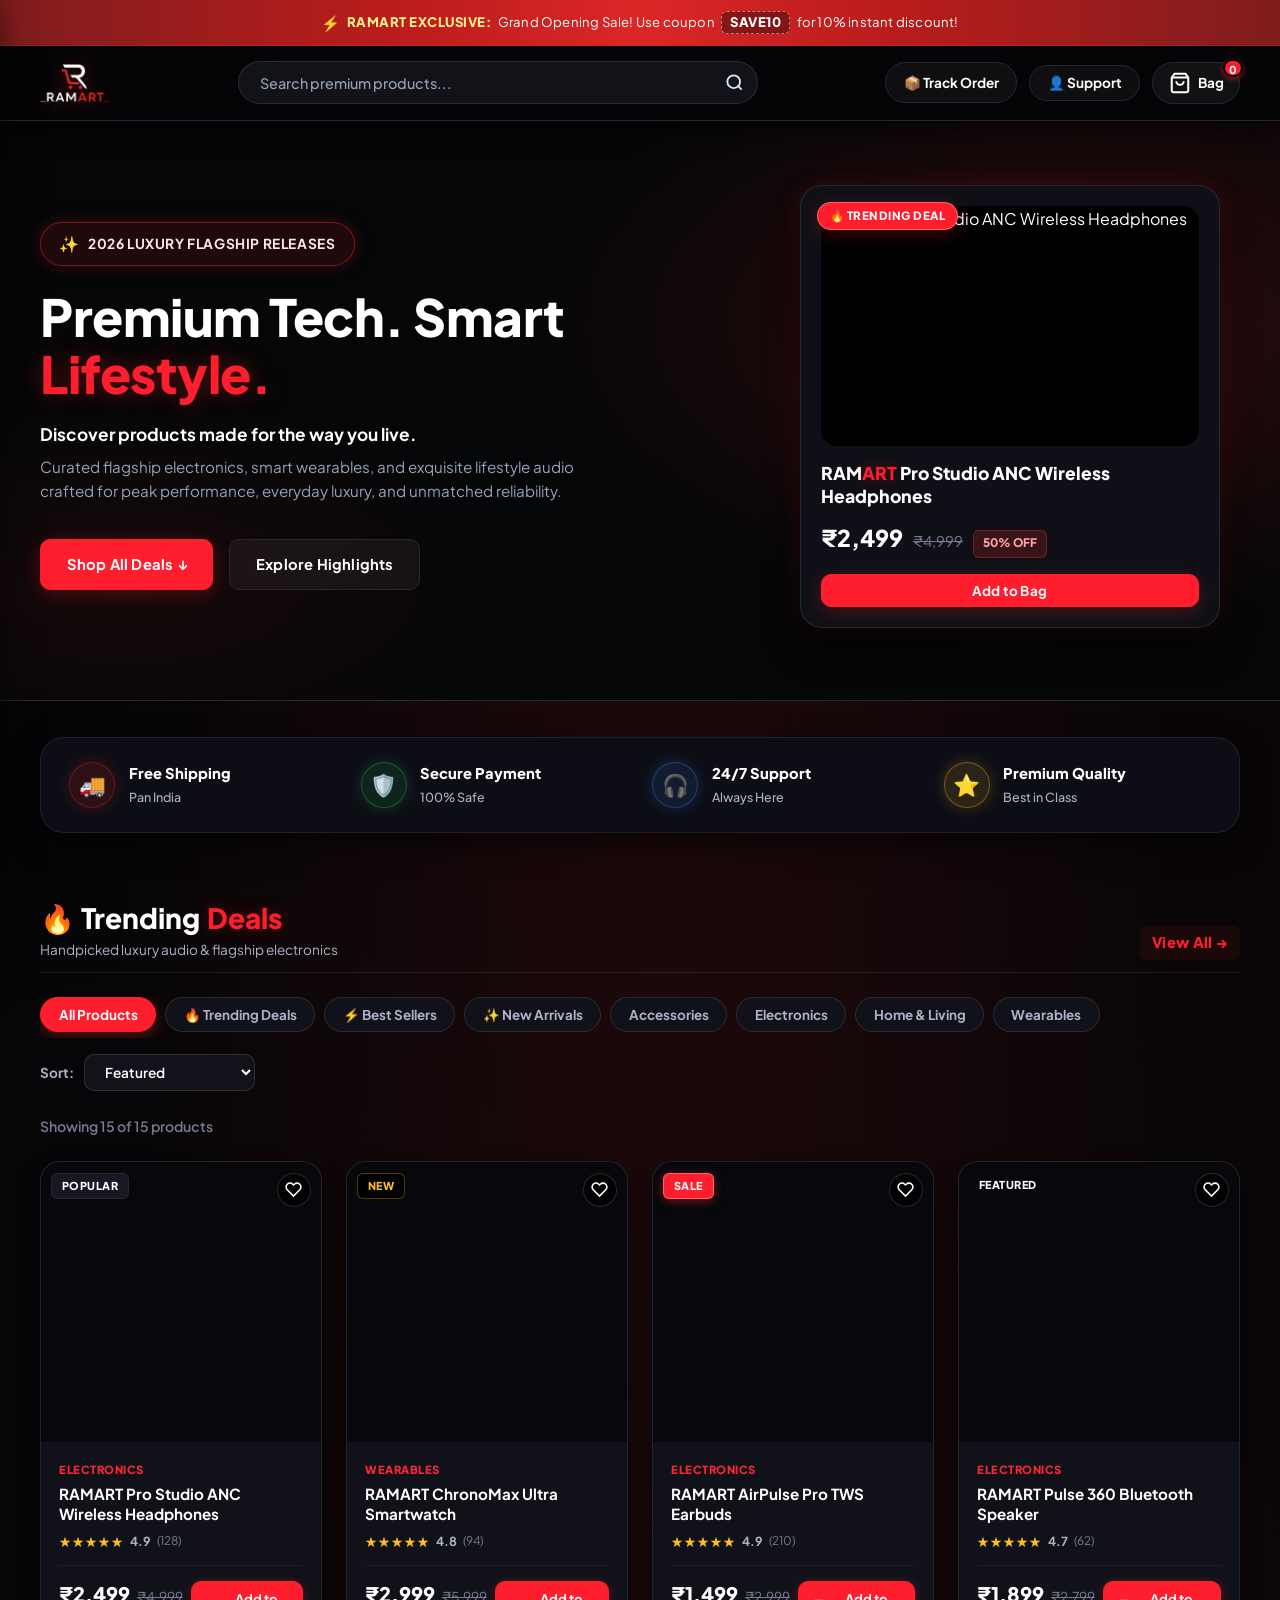
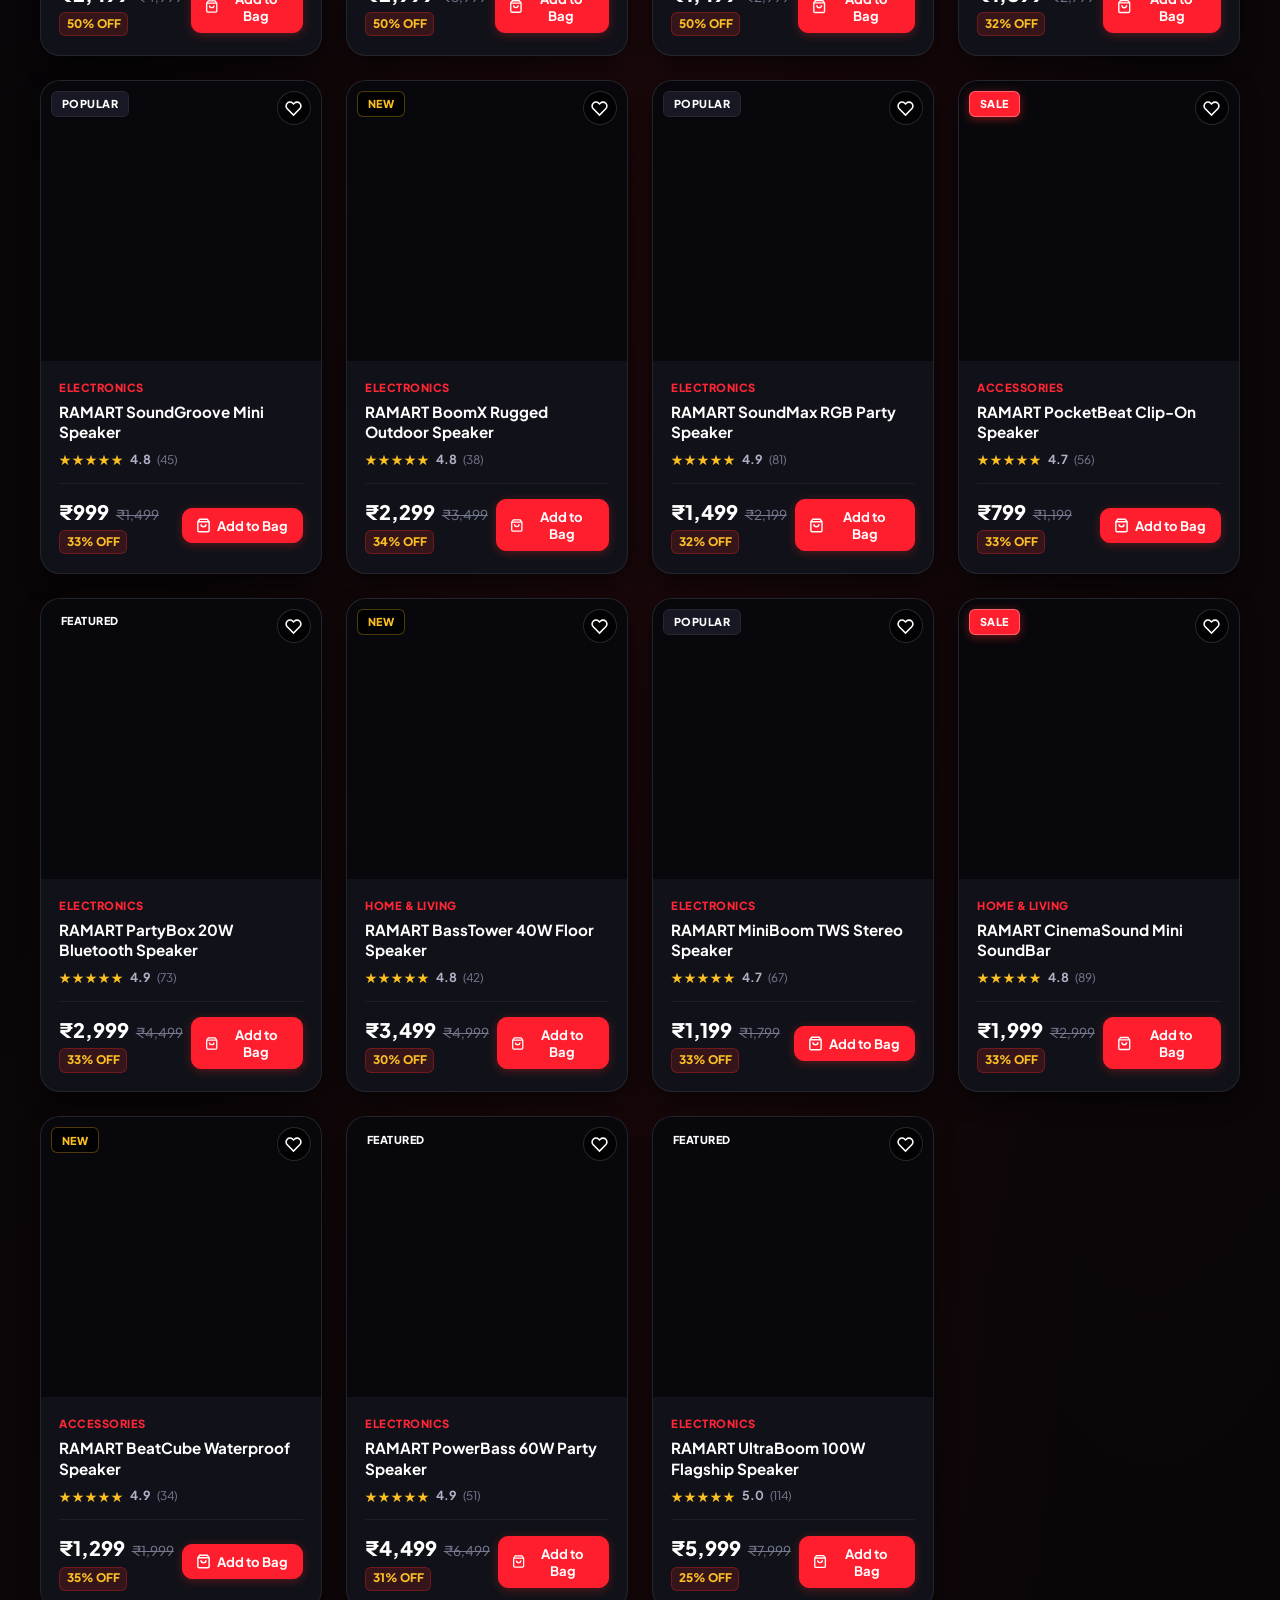
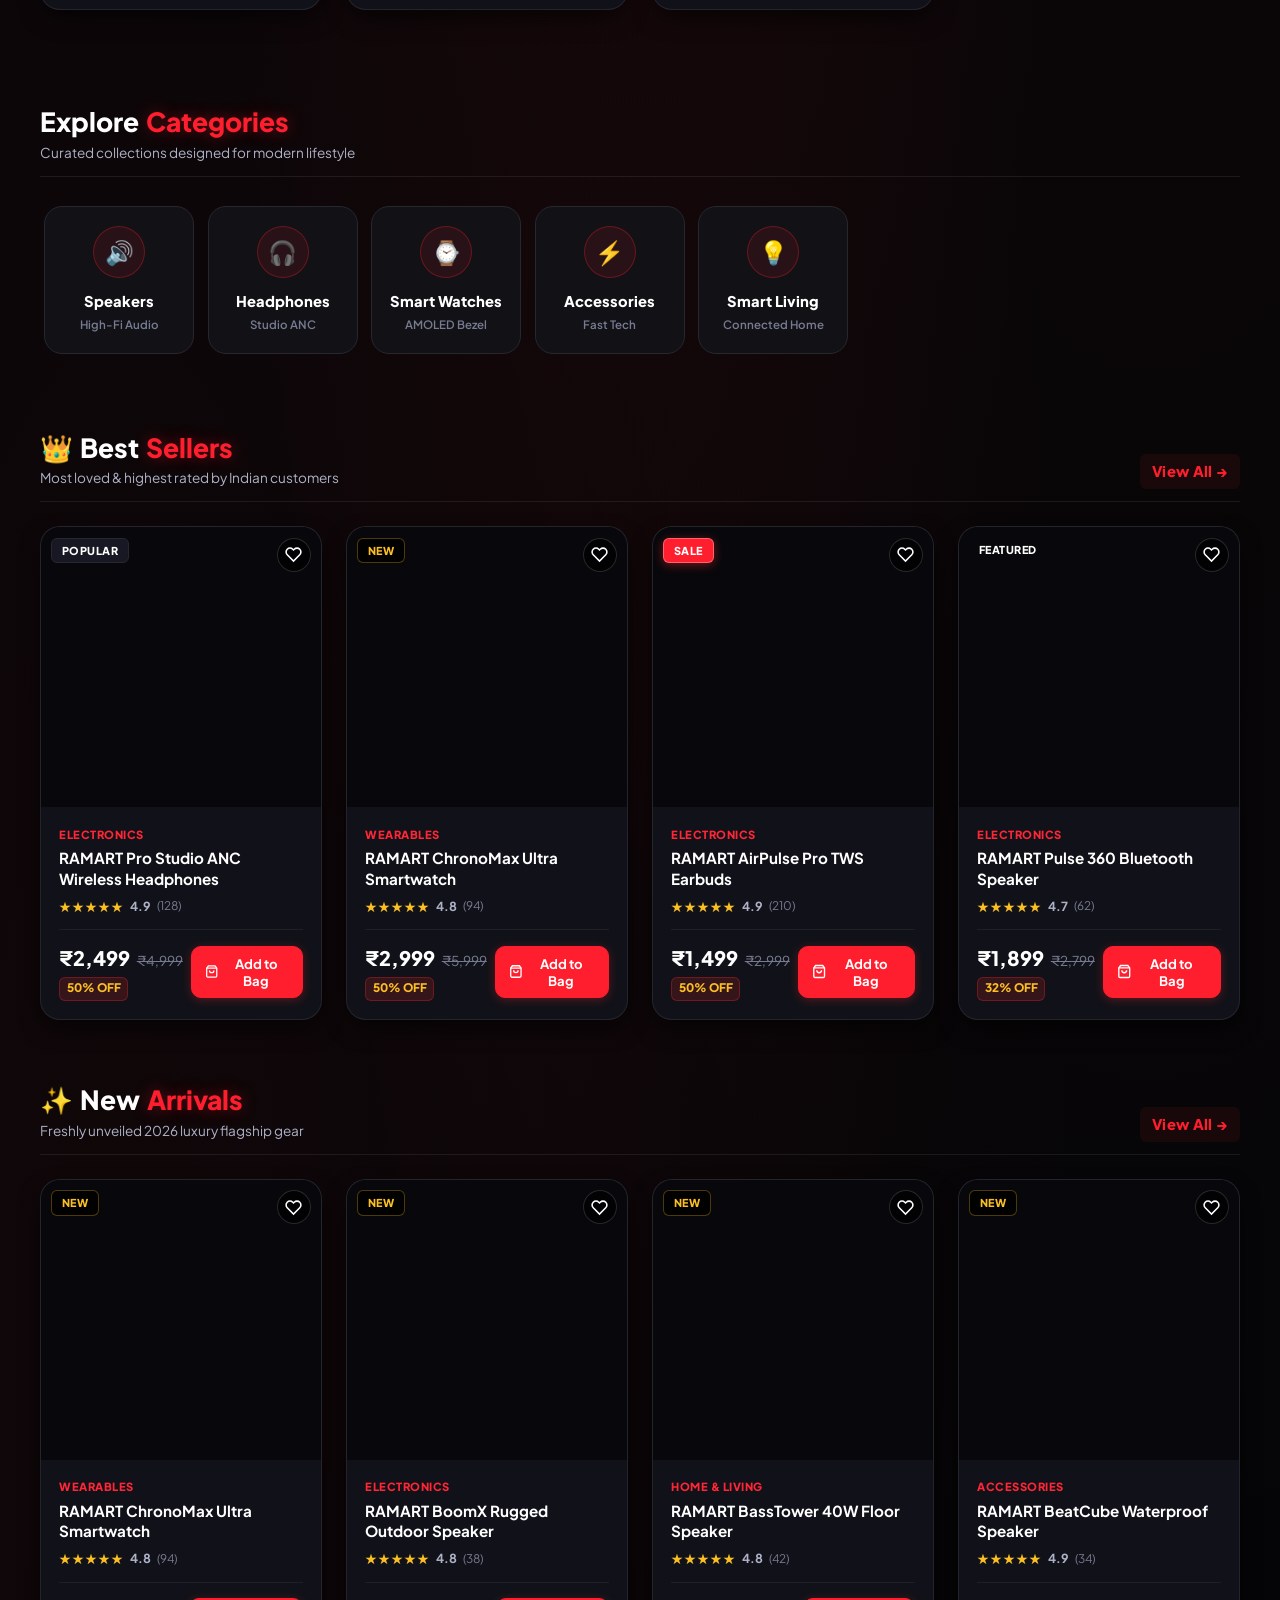
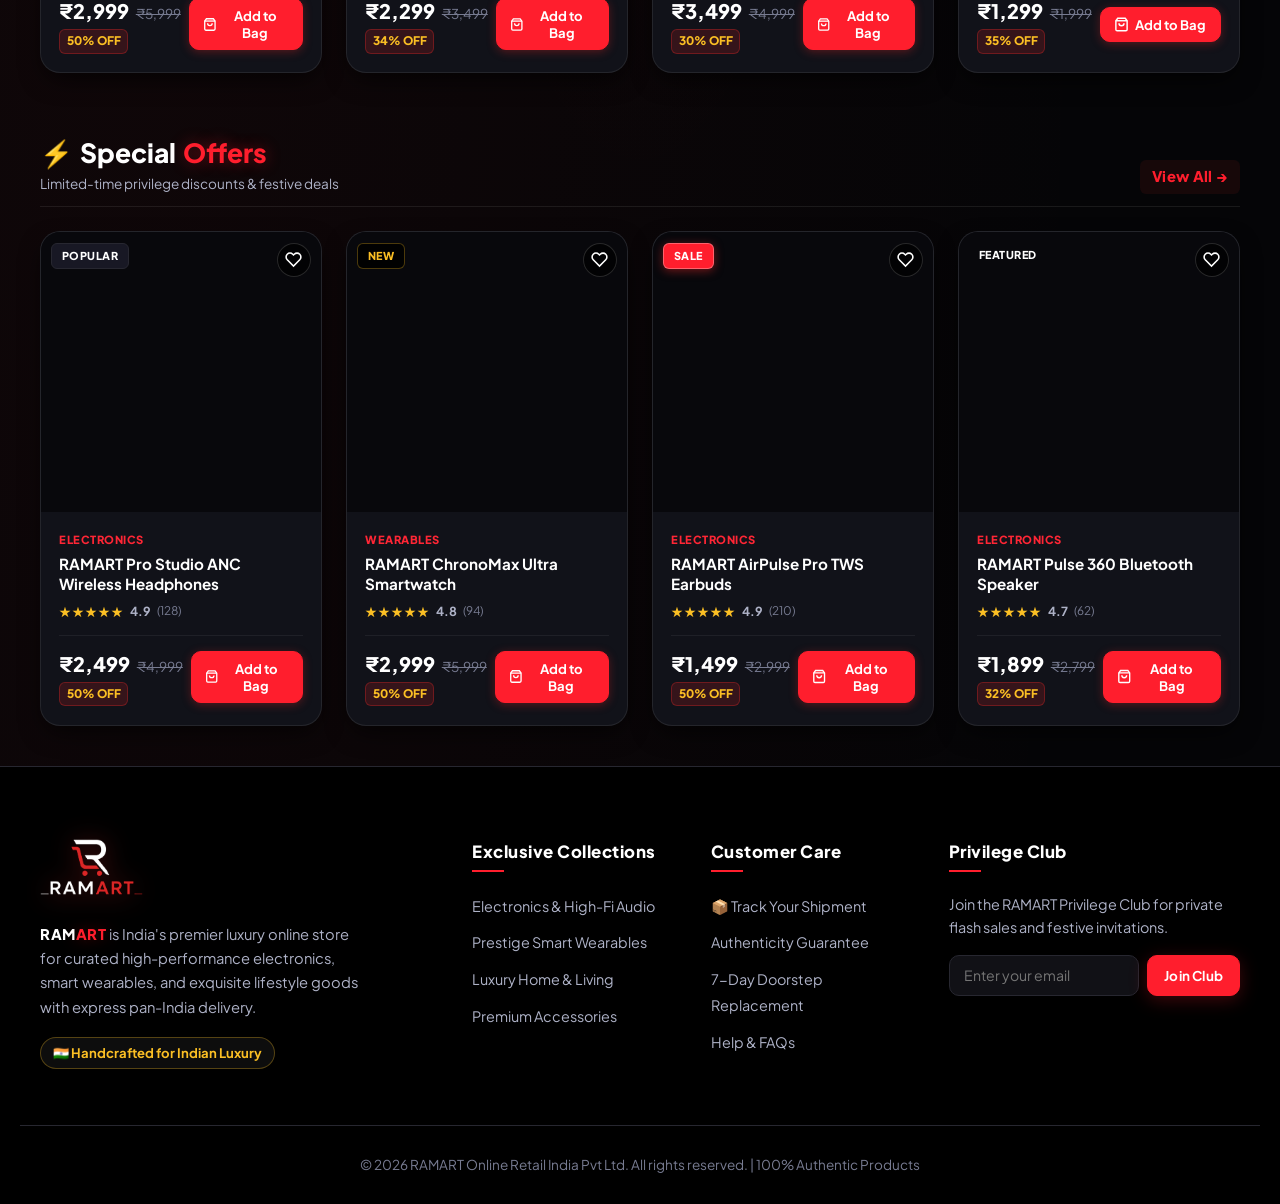
==== commit 08cf7e6a: "Complete homepage luxury redesign: Categories carousel, Best Sellers, New Arrivals, Special Offers, " ====
--- a/index.html
+++ b/index.html
@@ -247,6 +247,108 @@
       <!-- Generated dynamically by app.js with luxury cards, wishlist heart & 2-column mobile layout -->
     </div>
   </main>
+
+  <!-- 15. CATEGORIES SECTION (Horizontal Carousel) -->
+  <section class="container categories-section" id="categoriesSection">
+    <div class="section-header-row">
+      <div class="section-title-wrapper">
+        <h2 class="section-title-clean">
+          <span class="text-white">Explore</span> <span class="text-red">Categories</span>
+        </h2>
+        <span class="section-subtext">Curated collections designed for modern lifestyle</span>
+      </div>
+    </div>
+
+    <div class="categories-carousel-track" id="categoriesCarousel">
+      <div class="category-card" onclick="selectCategoryFromDrawer('Speakers')">
+        <div class="cat-icon-box">
+          <span class="cat-icon-sym">🔊</span>
+        </div>
+        <h4 class="cat-name">Speakers</h4>
+        <span class="cat-count-sub">High-Fi Audio</span>
+      </div>
+
+      <div class="category-card" onclick="selectCategoryFromDrawer('Electronics')">
+        <div class="cat-icon-box">
+          <span class="cat-icon-sym">🎧</span>
+        </div>
+        <h4 class="cat-name">Headphones</h4>
+        <span class="cat-count-sub">Studio ANC</span>
+      </div>
+
+      <div class="category-card" onclick="selectCategoryFromDrawer('Wearables')">
+        <div class="cat-icon-box">
+          <span class="cat-icon-sym">⌚</span>
+        </div>
+        <h4 class="cat-name">Smart Watches</h4>
+        <span class="cat-count-sub">AMOLED Bezel</span>
+      </div>
+
+      <div class="category-card" onclick="selectCategoryFromDrawer('Accessories')">
+        <div class="cat-icon-box">
+          <span class="cat-icon-sym">⚡</span>
+        </div>
+        <h4 class="cat-name">Accessories</h4>
+        <span class="cat-count-sub">Fast Tech</span>
+      </div>
+
+      <div class="category-card" onclick="selectCategoryFromDrawer('Home & Living')">
+        <div class="cat-icon-box">
+          <span class="cat-icon-sym">💡</span>
+        </div>
+        <h4 class="cat-name">Smart Living</h4>
+        <span class="cat-count-sub">Connected Home</span>
+      </div>
+    </div>
+  </section>
+
+  <!-- 16. BEST SELLERS SECTION -->
+  <section class="container showcase-section" id="bestSellersSection">
+    <div class="section-header-row">
+      <div class="section-title-wrapper">
+        <h2 class="section-title-clean">
+          <span>👑</span> <span class="text-white">Best</span> <span class="text-red">Sellers</span>
+        </h2>
+        <span class="section-subtext">Most loved & highest rated by Indian customers</span>
+      </div>
+      <a href="#productsSection" class="view-all-link" onclick="selectCategoryFromDrawer('bestsellers'); return false;">View All →</a>
+    </div>
+    <div class="products-grid" id="bestSellersGrid">
+      <!-- Generated dynamically by app.js -->
+    </div>
+  </section>
+
+  <!-- 17. NEW ARRIVALS SECTION -->
+  <section class="container showcase-section" id="newArrivalsSection">
+    <div class="section-header-row">
+      <div class="section-title-wrapper">
+        <h2 class="section-title-clean">
+          <span>✨</span> <span class="text-white">New</span> <span class="text-red">Arrivals</span>
+        </h2>
+        <span class="section-subtext">Freshly unveiled 2026 luxury flagship gear</span>
+      </div>
+      <a href="#productsSection" class="view-all-link" onclick="selectCategoryFromDrawer('new'); return false;">View All →</a>
+    </div>
+    <div class="products-grid" id="newArrivalsGrid">
+      <!-- Generated dynamically by app.js -->
+    </div>
+  </section>
+
+  <!-- 18. SPECIAL OFFERS SECTION -->
+  <section class="container showcase-section" id="specialOffersSection">
+    <div class="section-header-row">
+      <div class="section-title-wrapper">
+        <h2 class="section-title-clean">
+          <span>⚡</span> <span class="text-white">Special</span> <span class="text-red">Offers</span>
+        </h2>
+        <span class="section-subtext">Limited-time privilege discounts & festive deals</span>
+      </div>
+      <a href="#productsSection" class="view-all-link" onclick="selectCategoryFromDrawer('trending'); return false;">View All →</a>
+    </div>
+    <div class="products-grid" id="specialOffersGrid">
+      <!-- Generated dynamically by app.js -->
+    </div>
+  </section>
 
   <!-- Shopping Cart Drawer -->
   <div class="cart-drawer-overlay" id="cartOverlay"></div>
@@ -539,26 +641,30 @@
     </div>
   </footer>
 
-  <!-- Mobile App-Style Bottom Navigation Bar -->
+  <!-- 20. Mobile App-Style Bottom Navigation Bar -->
   <nav class="mobile-bottom-nav" aria-label="Mobile Navigation">
-    <a href="./#productsSection" class="bottom-nav-item active" id="bNavHome">
+    <a href="#productsSection" class="bottom-nav-item active" id="bNavShop" onclick="setBottomNavActive('bNavShop');">
       <span class="bnav-icon">🛍️</span>
       <span class="bnav-label">Shop</span>
+      <span class="bnav-active-bar"></span>
     </a>
-    <a href="#categoryTabs" class="bottom-nav-item" id="bNavCategories" onclick="scrollToCategories(event)">
+    <a href="#categoriesSection" class="bottom-nav-item" id="bNavCategories" onclick="setBottomNavActive('bNavCategories');">
       <span class="bnav-icon">🏷️</span>
       <span class="bnav-label">Categories</span>
+      <span class="bnav-active-bar"></span>
     </a>
     <a href="track.html" class="bottom-nav-item" id="bNavTrack">
       <span class="bnav-icon">📦</span>
       <span class="bnav-label">Track</span>
+      <span class="bnav-active-bar"></span>
     </a>
-    <button class="bottom-nav-item bottom-cart-trigger" id="bNavCart" onclick="openCart()" aria-label="Open Shopping Bag">
+    <button class="bottom-nav-item bottom-cart-trigger" id="bNavCart" onclick="openCart(); return false;" aria-label="Open Shopping Bag">
       <span class="bnav-icon-wrapper">
         <span class="bnav-icon">🛒</span>
         <span class="cart-count bnav-cart-badge" id="bNavCartCount">0</span>
       </span>
       <span class="bnav-label">Bag</span>
+      <span class="bnav-active-bar"></span>
     </button>
   </nav>
 
--- a/styles.css
+++ b/styles.css
@@ -15,21 +15,21 @@
 :root {
   /* Matte Black Atmospheric Layers */
   --black-deep: #050507;
-  --black-base: #070709;
-  --black-surface: #0e0f14;
-  --black-card: #12131a;
-  --black-card-hover: #171822;
-  --black-input: #121319;
-  --black-glass: rgba(7, 7, 9, 0.88);
-
-  /* Deep Red Accents */
-  --red-primary: #dc2626;
-  --red-hover: #ef4444;
-  --red-dark: #991b1b;
-  --red-velvet: #7f1d1d;
-  --red-subtle: rgba(220, 38, 38, 0.12);
-  --red-glow: 0 4px 18px rgba(220, 38, 38, 0.32);
-  --red-glow-lg: 0 8px 28px rgba(220, 38, 38, 0.42);
+  --black-base: #050507;
+  --black-surface: #0B0B0F;
+  --black-card: #111116;
+  --black-card-hover: #16161F;
+  --black-input: #111116;
+  --black-glass: rgba(5, 5, 7, 0.92);
+
+  /* Primary RAMART Red Accents */
+  --red-primary: #FF1E2D;
+  --red-hover: #FF2635;
+  --red-dark: #B91C1C;
+  --red-velvet: #7F1D1D;
+  --red-subtle: rgba(255, 30, 45, 0.12);
+  --red-glow: 0 4px 18px rgba(255, 30, 45, 0.25);
+  --red-glow-lg: 0 8px 28px rgba(255, 30, 45, 0.35);
 
   /* Gold Luxury Accents */
   --gold-accent: #fbbf24;
@@ -39,17 +39,17 @@
   --gold-glow: 0 0 15px rgba(251, 191, 36, 0.25);
 
   /* Typography Colors */
-  --text-white: #ffffff;
-  --text-primary: #f8fafc;
-  --text-secondary: #94a3b8;
-  --text-muted: #64748b;
+  --text-white: #FFFFFF;
+  --text-primary: #FFFFFF;
+  --text-secondary: #AEB2C7;
+  --text-muted: #777B91;
 
   /* Borders & Shadows */
-  --border-subtle: rgba(255, 255, 255, 0.08);
-  --border-medium: rgba(255, 255, 255, 0.12);
-  --border-active: rgba(220, 38, 38, 0.45);
-  --shadow-card: 0 12px 32px -4px rgba(0, 0, 0, 0.75), 0 0 1px rgba(255, 255, 255, 0.08);
-  --shadow-hover: 0 20px 45px -8px rgba(0, 0, 0, 0.9), 0 0 20px rgba(220, 38, 38, 0.22);
+  --border-subtle: #272730;
+  --border-medium: #272730;
+  --border-active: #FF1E2D;
+  --shadow-card: 0 10px 25px -4px rgba(0, 0, 0, 0.75);
+  --shadow-hover: 0 18px 40px -6px rgba(0, 0, 0, 0.9), 0 0 20px rgba(255, 30, 45, 0.2);
 
   /* Metrics */
   --radius-sm: 6px;
@@ -2162,20 +2162,119 @@
 }
 
 /* ==========================================
-   13. Mobile App-Style Bottom Navigation Bar
+   15. Categories Section & Showcase Grids
+   ========================================== */
+.categories-section,
+.showcase-section {
+  padding-top: 1.5rem;
+  padding-bottom: 2.5rem;
+}
+
+.section-title-clean {
+  font-size: 1.65rem;
+  font-weight: 900;
+  display: flex;
+  align-items: center;
+  gap: 0.45rem;
+  line-height: 1.2;
+}
+
+.section-title-clean .text-white {
+  color: #ffffff;
+}
+
+.section-title-clean .text-red {
+  color: var(--red-primary);
+  text-shadow: 0 0 16px rgba(255, 30, 45, 0.4);
+}
+
+/* Horizontal Categories Carousel Track */
+.categories-carousel-track {
+  display: flex;
+  gap: 0.85rem;
+  overflow-x: auto;
+  padding: 0.35rem 0.25rem 0.85rem;
+  -webkit-overflow-scrolling: touch;
+  scrollbar-width: none;
+}
+
+.categories-carousel-track::-webkit-scrollbar {
+  display: none;
+  width: 0;
+  height: 0;
+}
+
+.category-card {
+  flex: 0 0 150px;
+  background: #111116;
+  border: 1px solid #272730;
+  border-radius: 18px;
+  padding: 1.15rem 0.85rem;
+  display: flex;
+  flex-direction: column;
+  align-items: center;
+  text-align: center;
+  cursor: pointer;
+  transition: transform 0.22s ease, border-color 0.22s ease, box-shadow 0.22s ease;
+  user-select: none;
+}
+
+.category-card:hover {
+  transform: translateY(-4px);
+  border-color: var(--red-primary);
+  box-shadow: 0 10px 24px -4px rgba(0, 0, 0, 0.8), 0 0 16px rgba(255, 30, 45, 0.2);
+}
+
+.cat-icon-box {
+  width: 52px;
+  height: 52px;
+  border-radius: 50%;
+  background: rgba(255, 30, 45, 0.1);
+  border: 1px solid rgba(255, 30, 45, 0.3);
+  display: flex;
+  align-items: center;
+  justify-content: center;
+  margin-bottom: 0.75rem;
+  font-size: 1.45rem;
+  transition: var(--transition-fast);
+}
+
+.category-card:hover .cat-icon-box {
+  background: rgba(255, 30, 45, 0.2);
+  border-color: var(--red-primary);
+  box-shadow: 0 0 16px rgba(255, 30, 45, 0.35);
+  transform: scale(1.08);
+}
+
+.cat-name {
+  font-size: 0.92rem;
+  font-weight: 800;
+  color: #ffffff;
+  margin-bottom: 0.2rem;
+}
+
+.cat-count-sub {
+  font-size: 0.72rem;
+  color: #777B91;
+  font-weight: 600;
+}
+
+/* ==========================================
+   20. Mobile App-Style Bottom Navigation Bar
    ========================================== */
 .mobile-bottom-nav {
   position: fixed;
   bottom: 0;
   left: 0;
   right: 0;
-  height: calc(58px + env(safe-area-inset-bottom, 0px));
+  height: calc(62px + env(safe-area-inset-bottom, 0px));
   padding-bottom: env(safe-area-inset-bottom, 0px);
-  background: rgba(9, 9, 11, 0.95);
-  backdrop-filter: blur(20px);
-  -webkit-backdrop-filter: blur(20px);
-  border-top: 1px solid var(--border-medium);
-  box-shadow: 0 -4px 25px rgba(0, 0, 0, 0.6);
+  background: rgba(5, 5, 7, 0.94);
+  backdrop-filter: blur(24px);
+  -webkit-backdrop-filter: blur(24px);
+  border-top: 1px solid #272730;
+  border-radius: 26px 26px 0 0;
+  box-shadow: 0 -4px 30px rgba(0, 0, 0, 0.85);
   display: flex;
   align-items: center;
   justify-content: space-around;
@@ -2190,34 +2289,52 @@
   justify-content: center;
   flex: 1;
   height: 100%;
-  color: var(--text-secondary);
+  color: #777B91;
   text-decoration: none;
   background: none;
   border: none;
   cursor: pointer;
-  gap: 3px;
-  padding: 5px 0;
-  transition: color 0.15s ease, transform 0.15s ease;
+  gap: 2px;
+  padding: 4px 0 2px;
+  position: relative;
+  transition: color 0.18s ease;
   user-select: none;
   -webkit-user-select: none;
 }
 
 .bottom-nav-item:active {
-  transform: scale(0.92);
-}
-
-.bottom-nav-item.active,
-.bottom-nav-item:hover {
-  color: var(--red-hover);
+  transform: scale(0.94);
+}
+
+.bottom-nav-item.active {
+  color: #ffffff;
+}
+
+.bottom-nav-item.active .bnav-icon {
+  filter: drop-shadow(0 0 8px rgba(255, 30, 45, 0.6));
 }
 
 .bottom-nav-item.active .bnav-label {
+  color: #ffffff;
   font-weight: 800;
-  color: var(--text-white);
+}
+
+.bnav-active-bar {
+  display: none;
+  width: 16px;
+  height: 3px;
+  background: var(--red-primary);
+  border-radius: 3px;
+  margin-top: 2px;
+  box-shadow: 0 0 8px rgba(255, 30, 45, 0.8);
+}
+
+.bottom-nav-item.active .bnav-active-bar {
+  display: block;
 }
 
 .bnav-icon {
-  font-size: 1.25rem;
+  font-size: 1.22rem;
   line-height: 1;
   display: block;
 }
@@ -2231,19 +2348,20 @@
 
 .bnav-label {
   font-size: 0.72rem;
-  font-weight: 700;
+  font-weight: 600;
+  color: #AEB2C7;
   letter-spacing: 0.1px;
 }
 
 .bnav-cart-badge {
   position: absolute;
-  top: -6px;
-  right: -10px;
+  top: -5px;
+  right: -9px;
   background: var(--red-primary);
   color: #ffffff;
-  border: 1.5px solid #000000;
-  font-size: 0.65rem;
-  font-weight: 800;
+  border: 1.5px solid #050507;
+  font-size: 0.64rem;
+  font-weight: 900;
   padding: 0 0.35rem;
   min-width: 17px;
   height: 17px;
@@ -2251,7 +2369,7 @@
   display: flex;
   align-items: center;
   justify-content: center;
-  box-shadow: 0 2px 6px rgba(220, 38, 38, 0.5);
+  box-shadow: 0 2px 6px rgba(255, 30, 45, 0.6);
 }
 
 @media (min-width: 769px) {
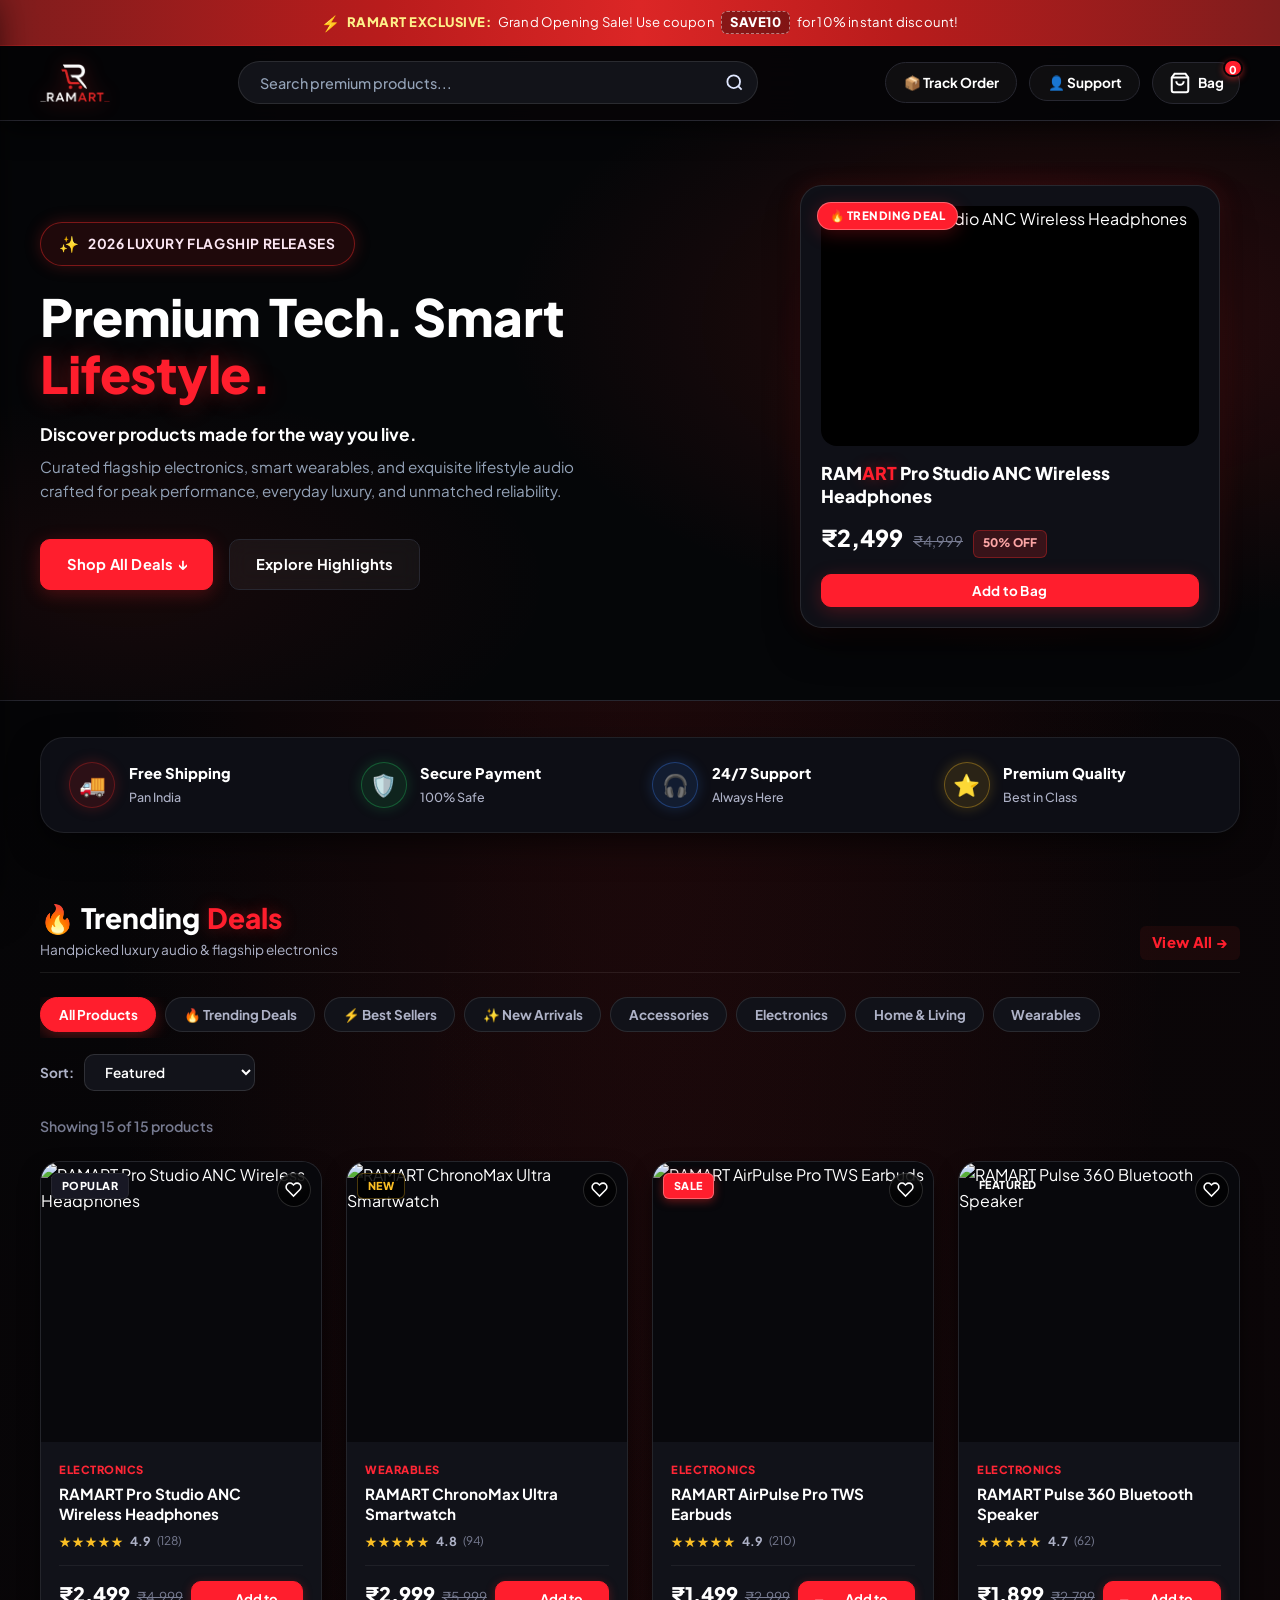
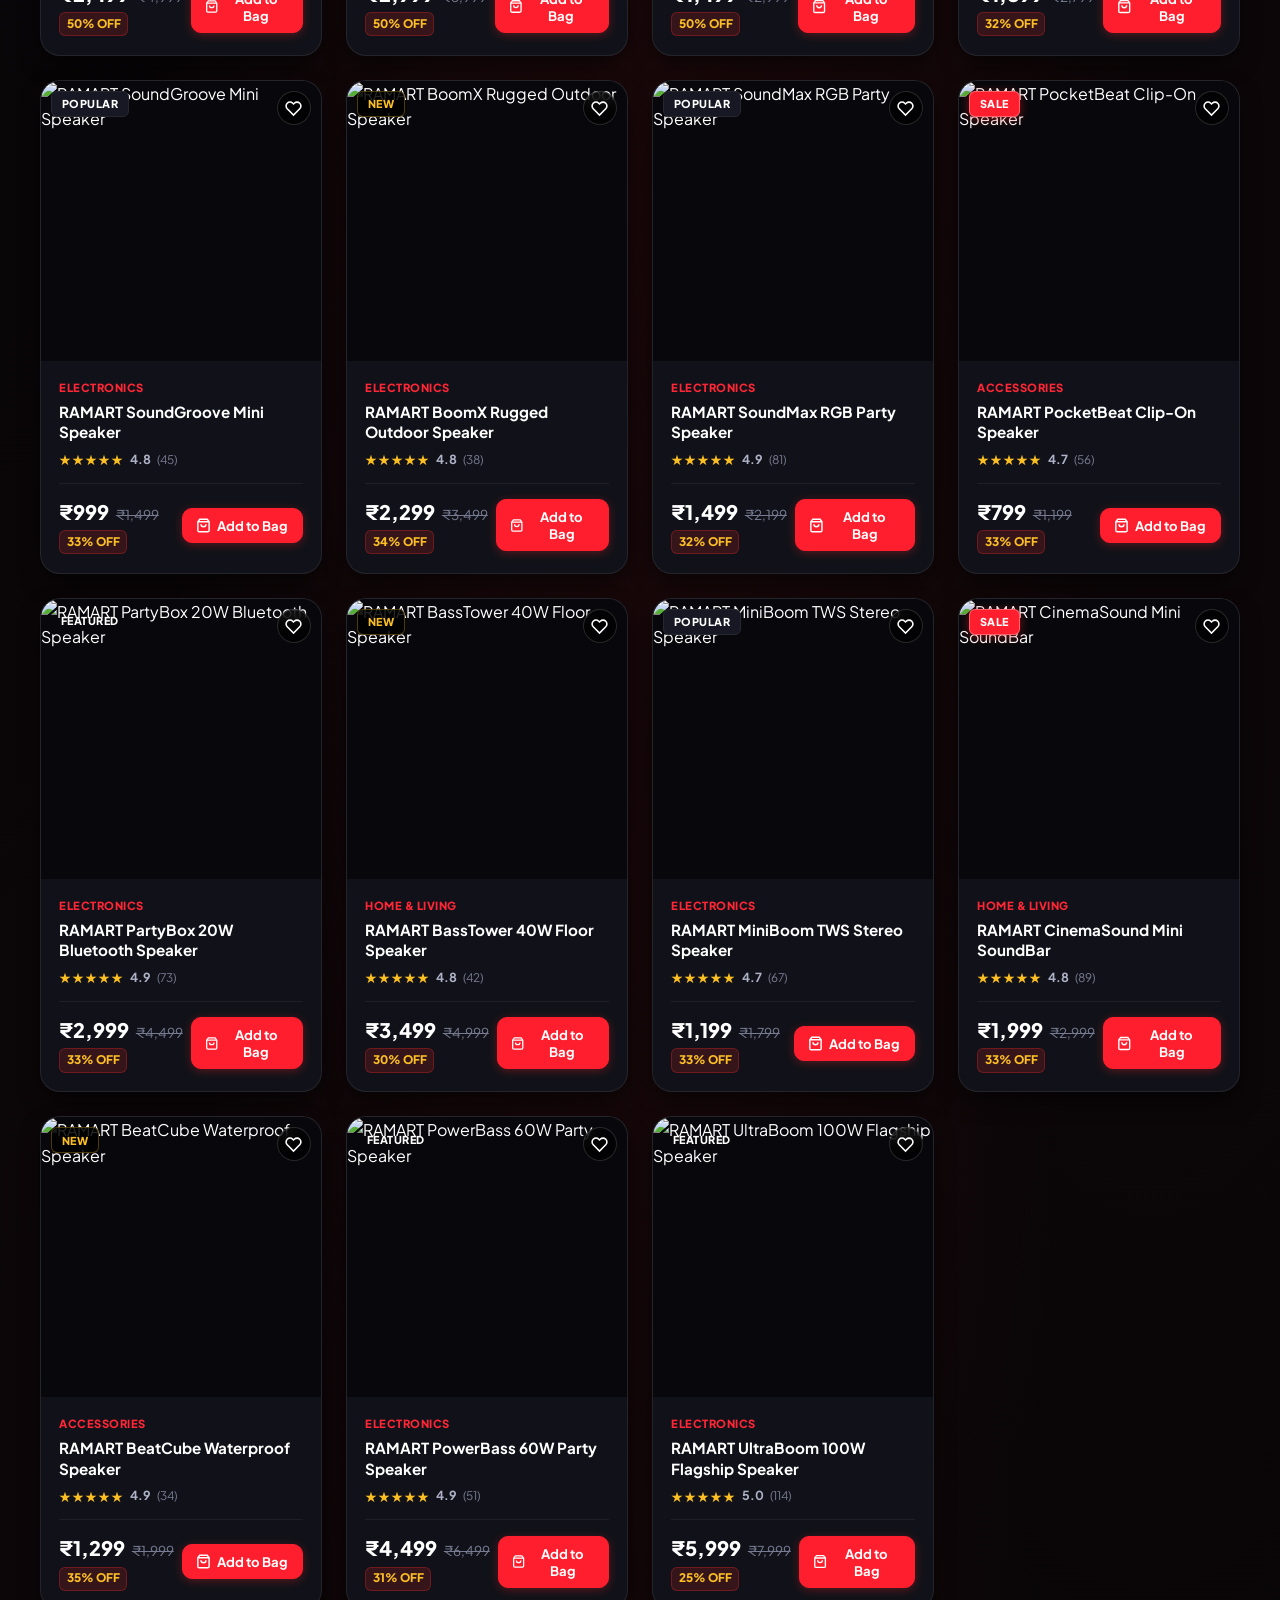
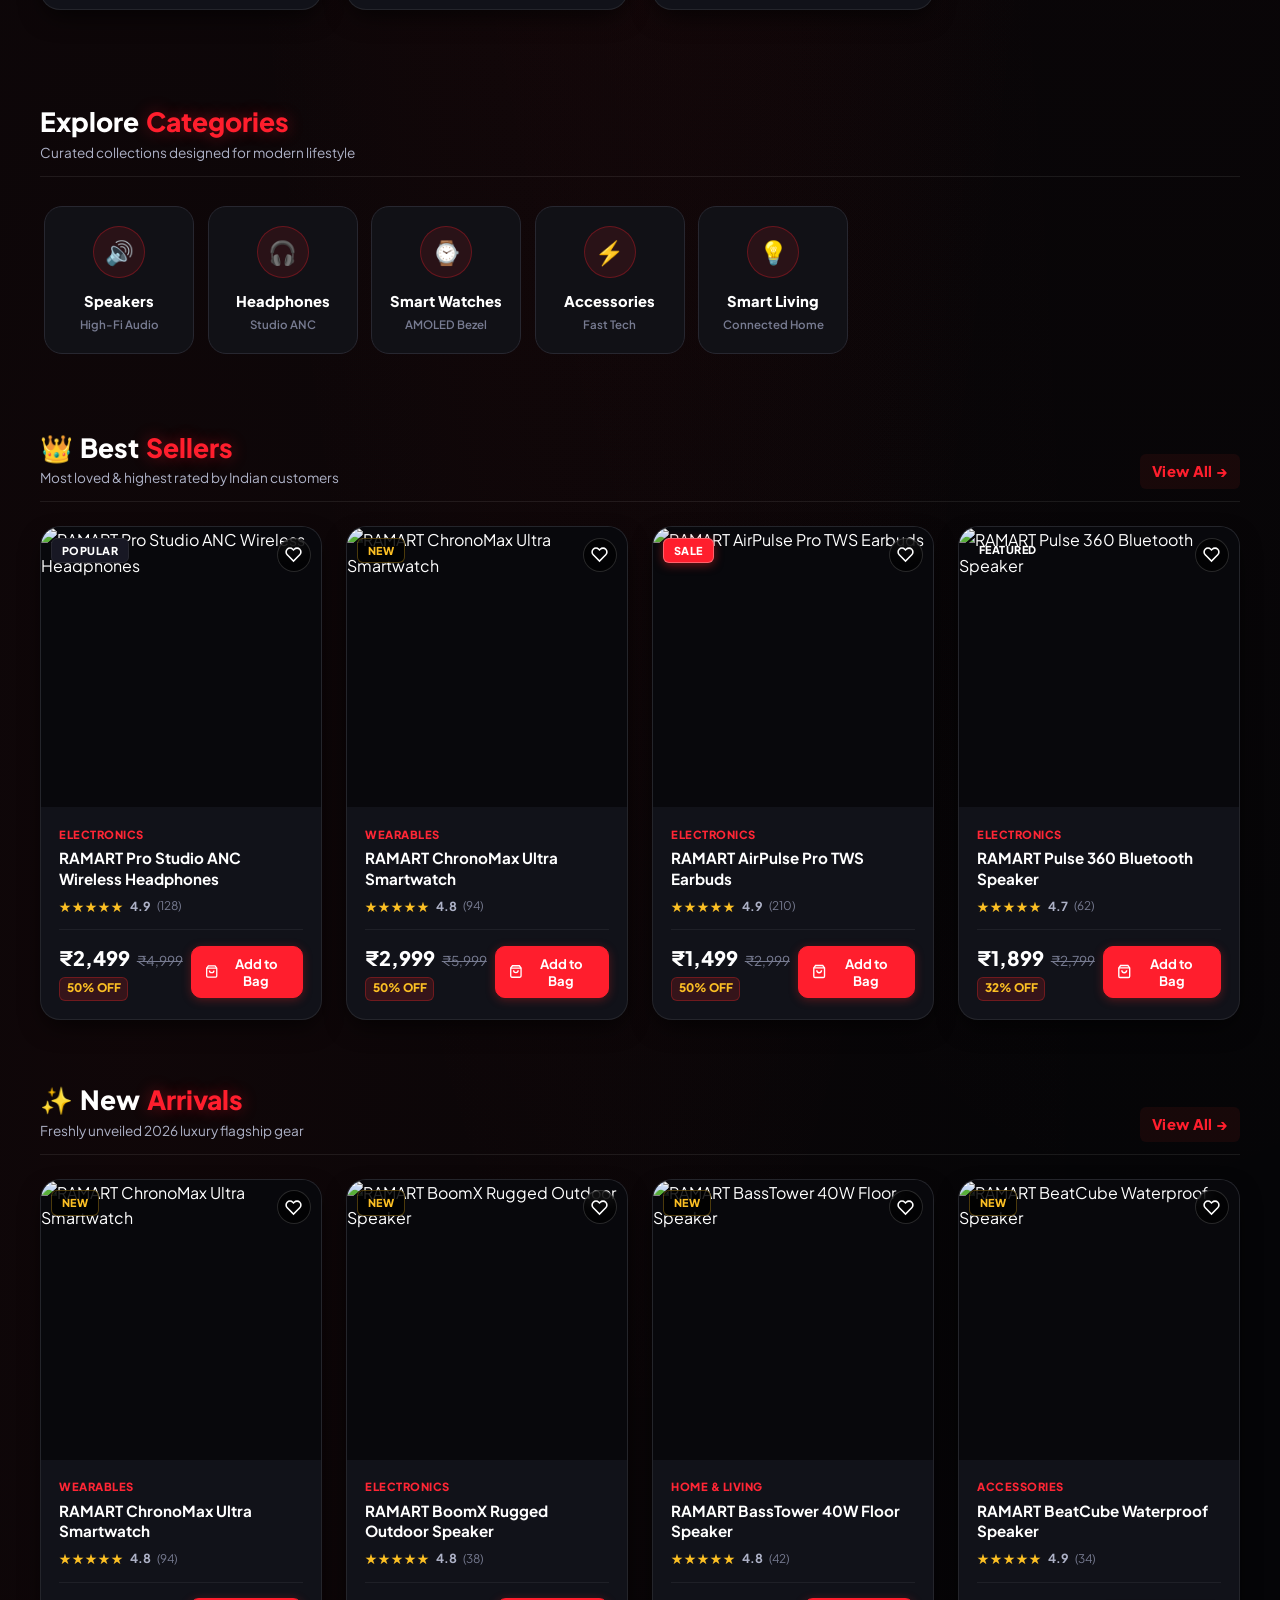
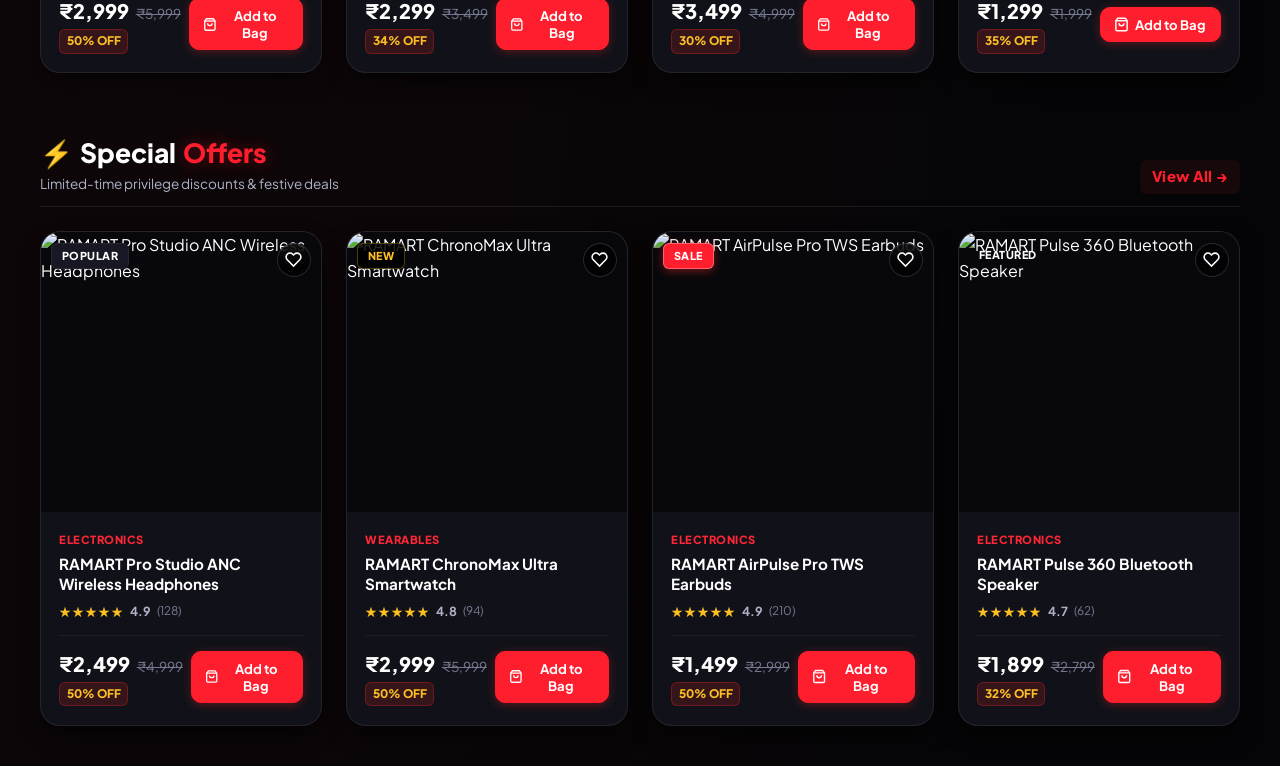
==== commit 3154e4a4: "Verified all button handlers, modal controllers, and production readiness" ====
--- a/index.html
+++ b/index.html
@@ -586,8 +586,7 @@
           <p style="font-size: 0.85rem; color: var(--text-secondary); margin-bottom: 0.4rem;">• Email: care@ramart.in</p>
           <p style="font-size: 0.85rem; color: var(--text-secondary);">• Express Replacement & Warranty Claim</p>
         </div>
-      </div>
-      <button class="btn btn-secondary btn-block" onclick="document.getElementById('accountModal').classList.remove('open')">Close</button>
+      <button class="btn btn-secondary btn-block" onclick="closeAccountModal()">Close</button>
     </div>
   </div>
 
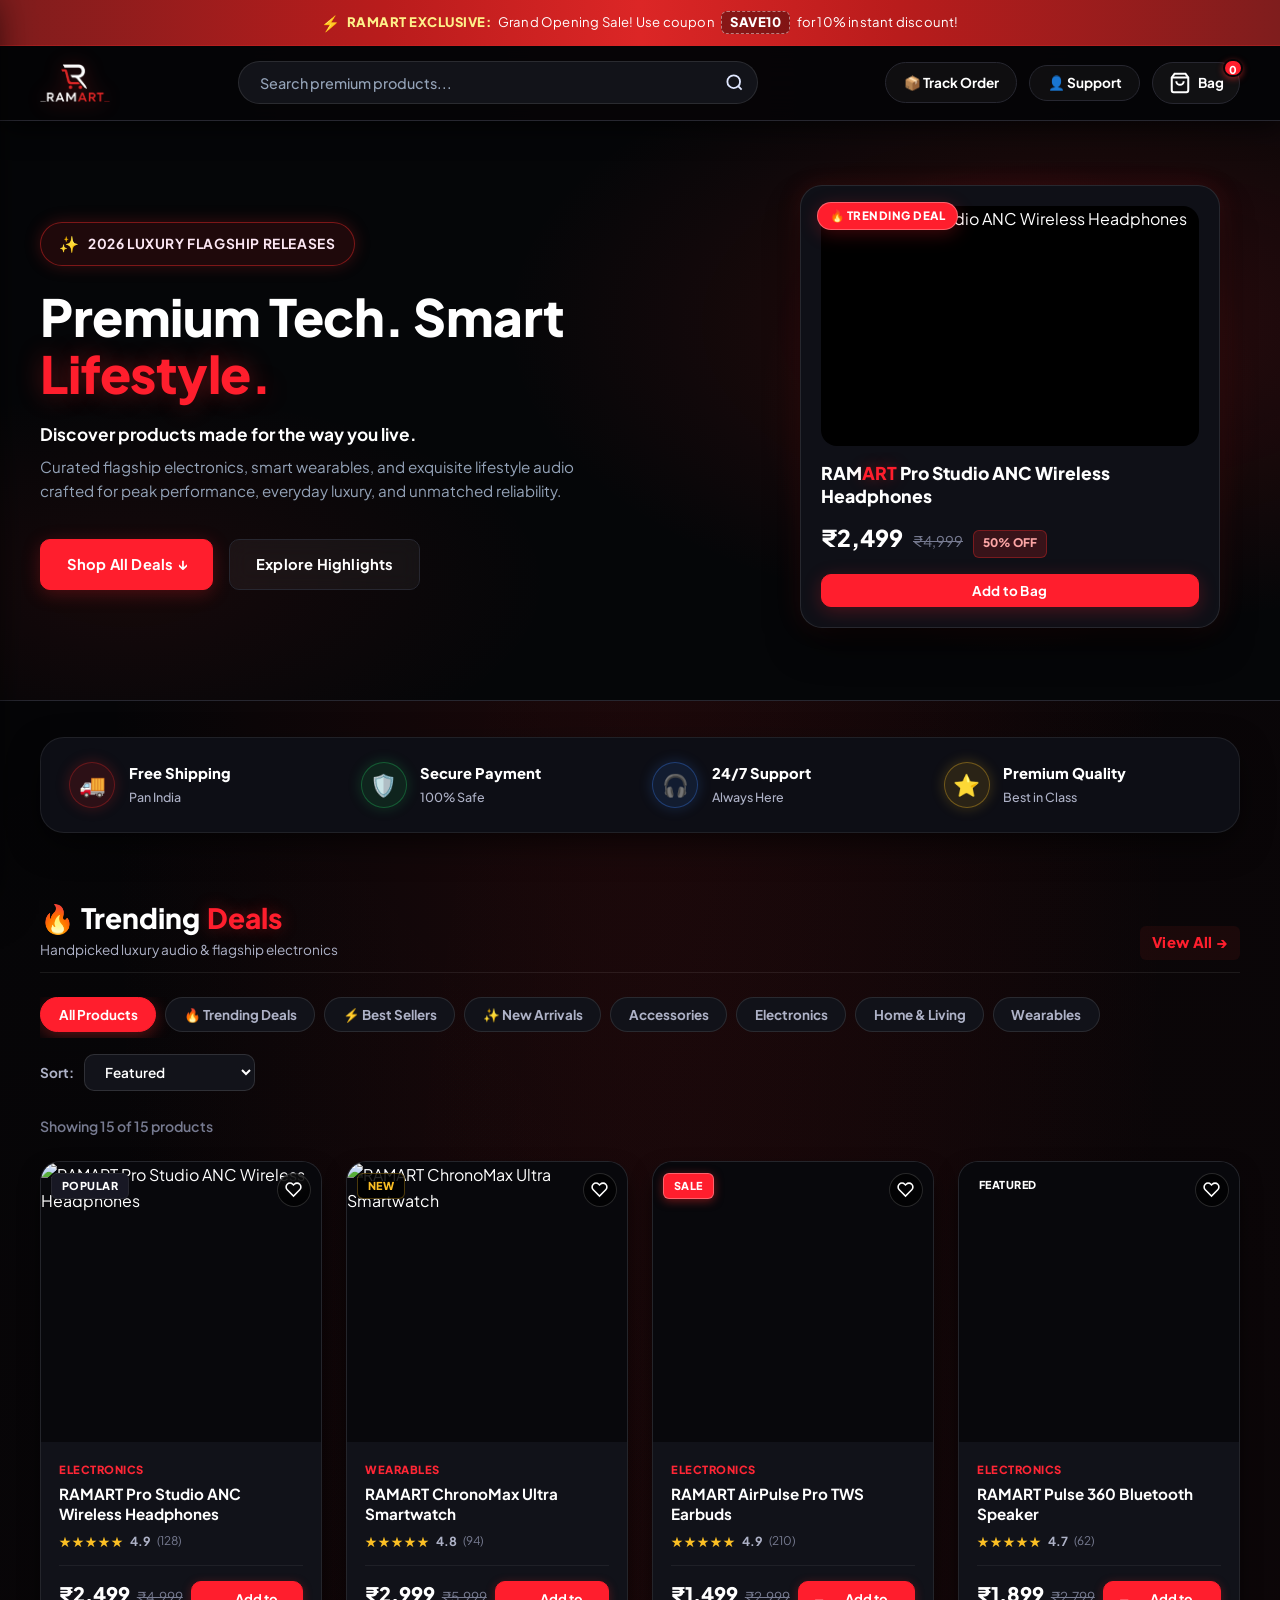
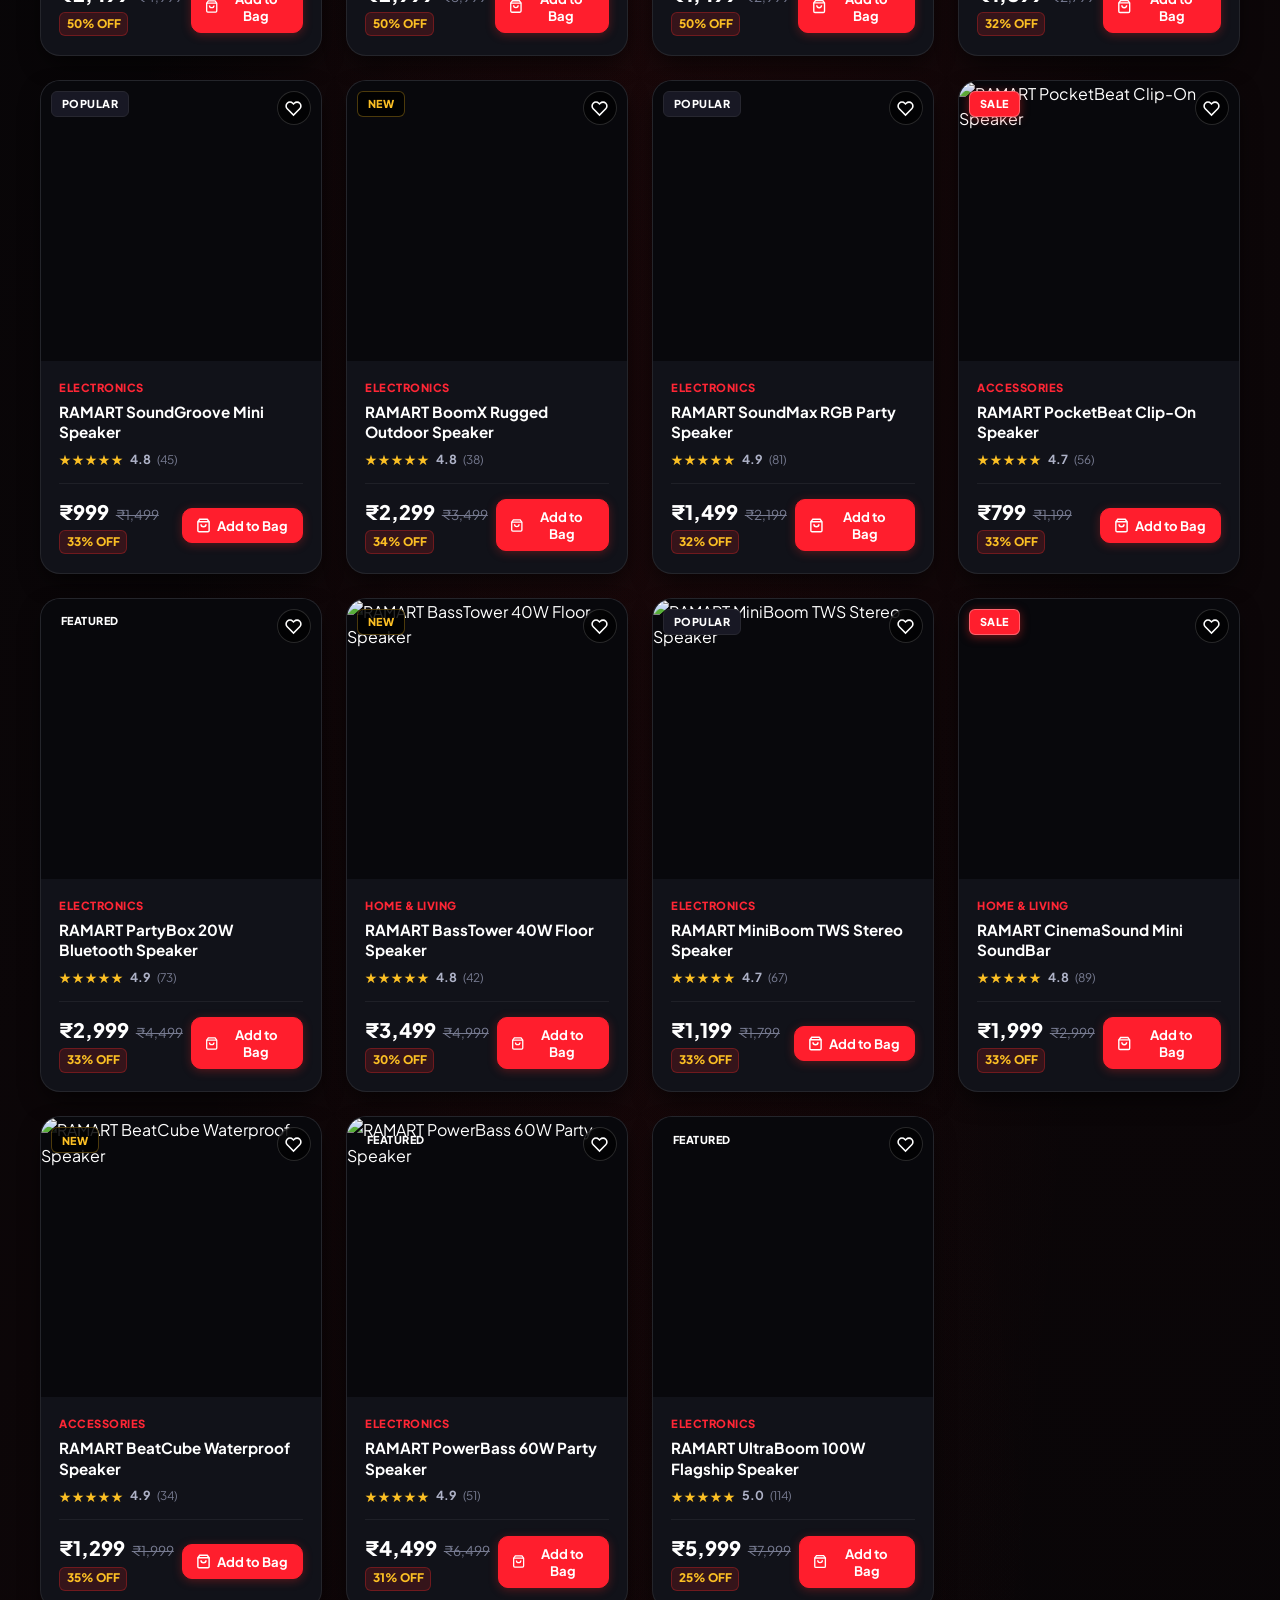
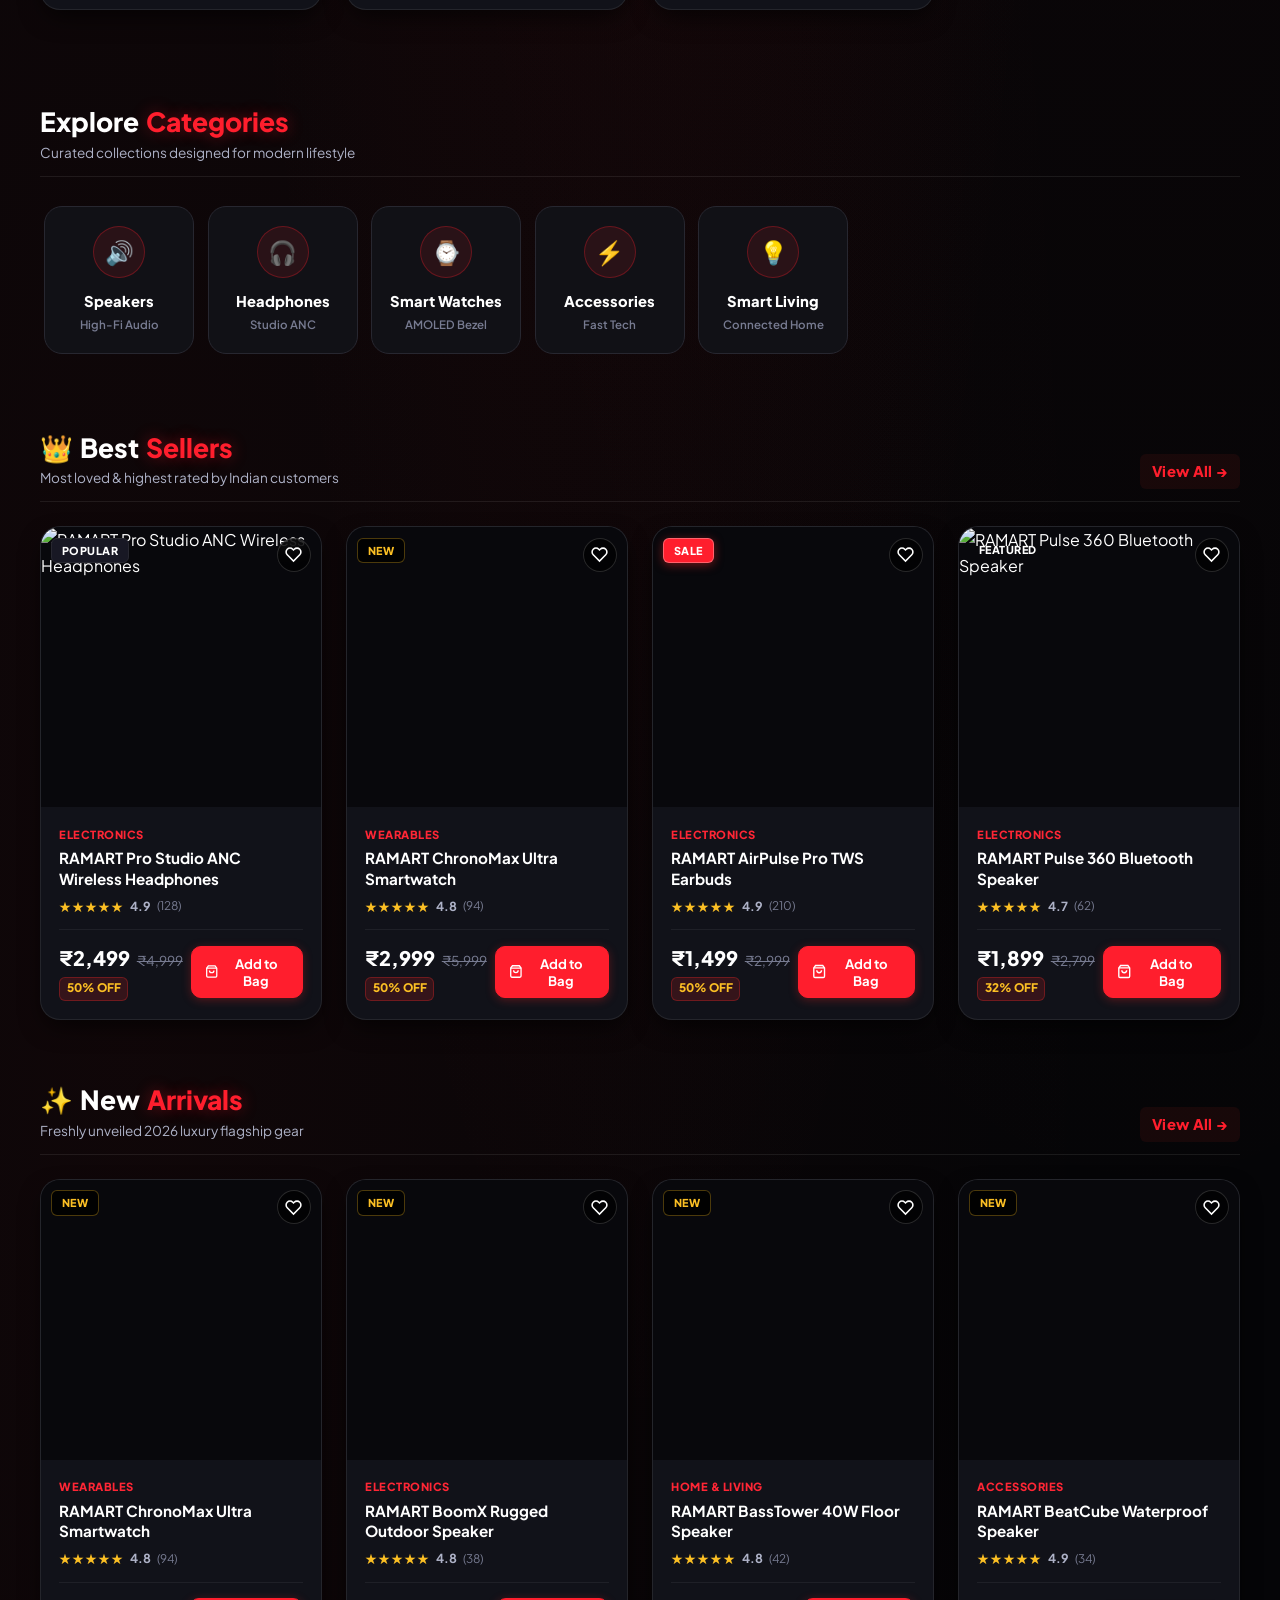
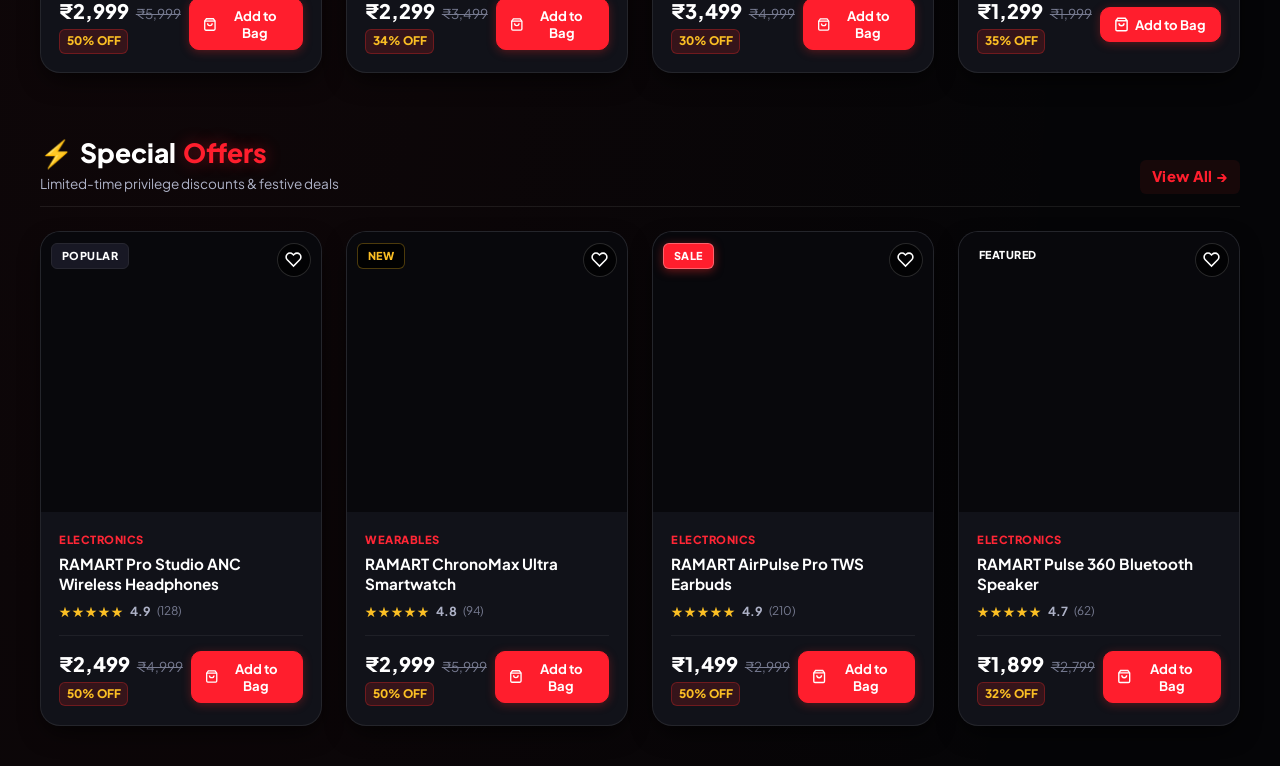
==== commit e670b9d4: "Update mobile bottom navigation Categories icon to grid symbol" ====
--- a/index.html
+++ b/index.html
@@ -648,7 +648,7 @@
       <span class="bnav-active-bar"></span>
     </a>
     <a href="#categoriesSection" class="bottom-nav-item" id="bNavCategories" onclick="setBottomNavActive('bNavCategories');">
-      <span class="bnav-icon">🏷️</span>
+      <span class="bnav-icon">⠿</span>
       <span class="bnav-label">Categories</span>
       <span class="bnav-active-bar"></span>
     </a>
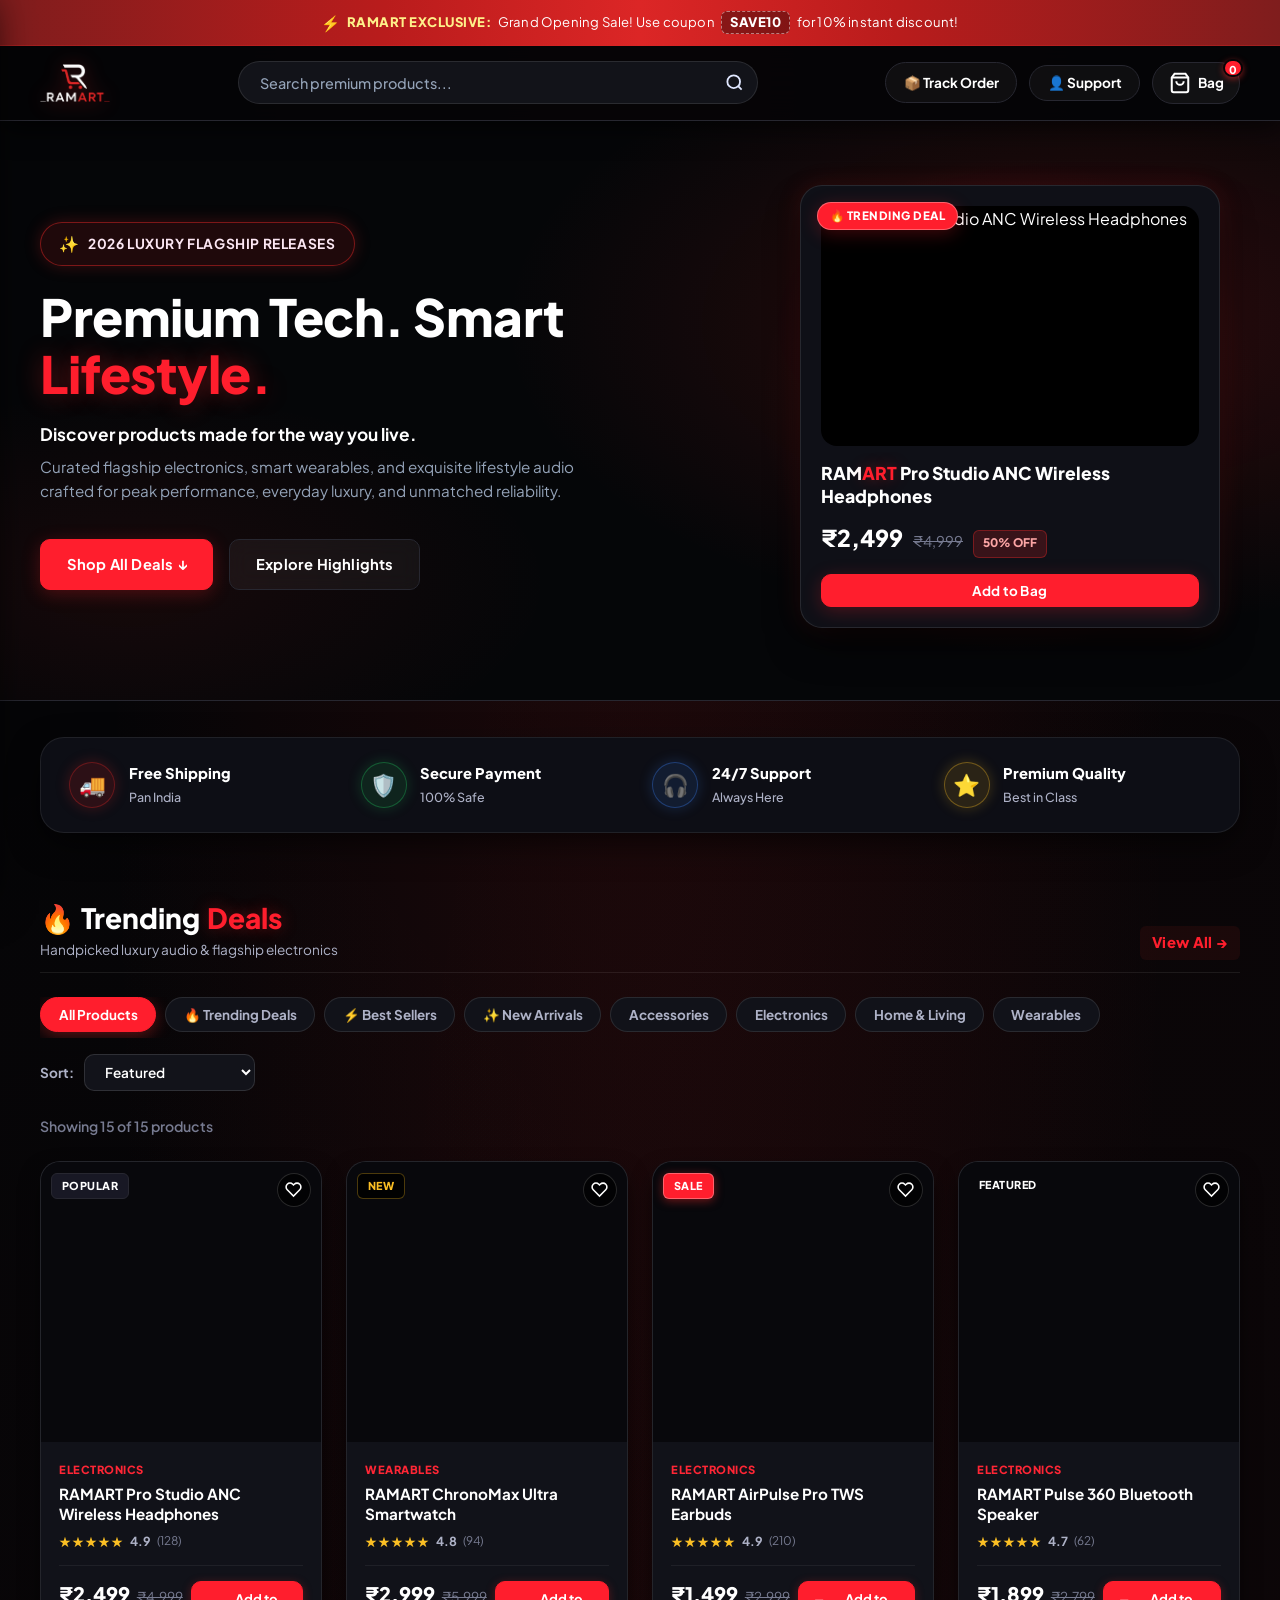
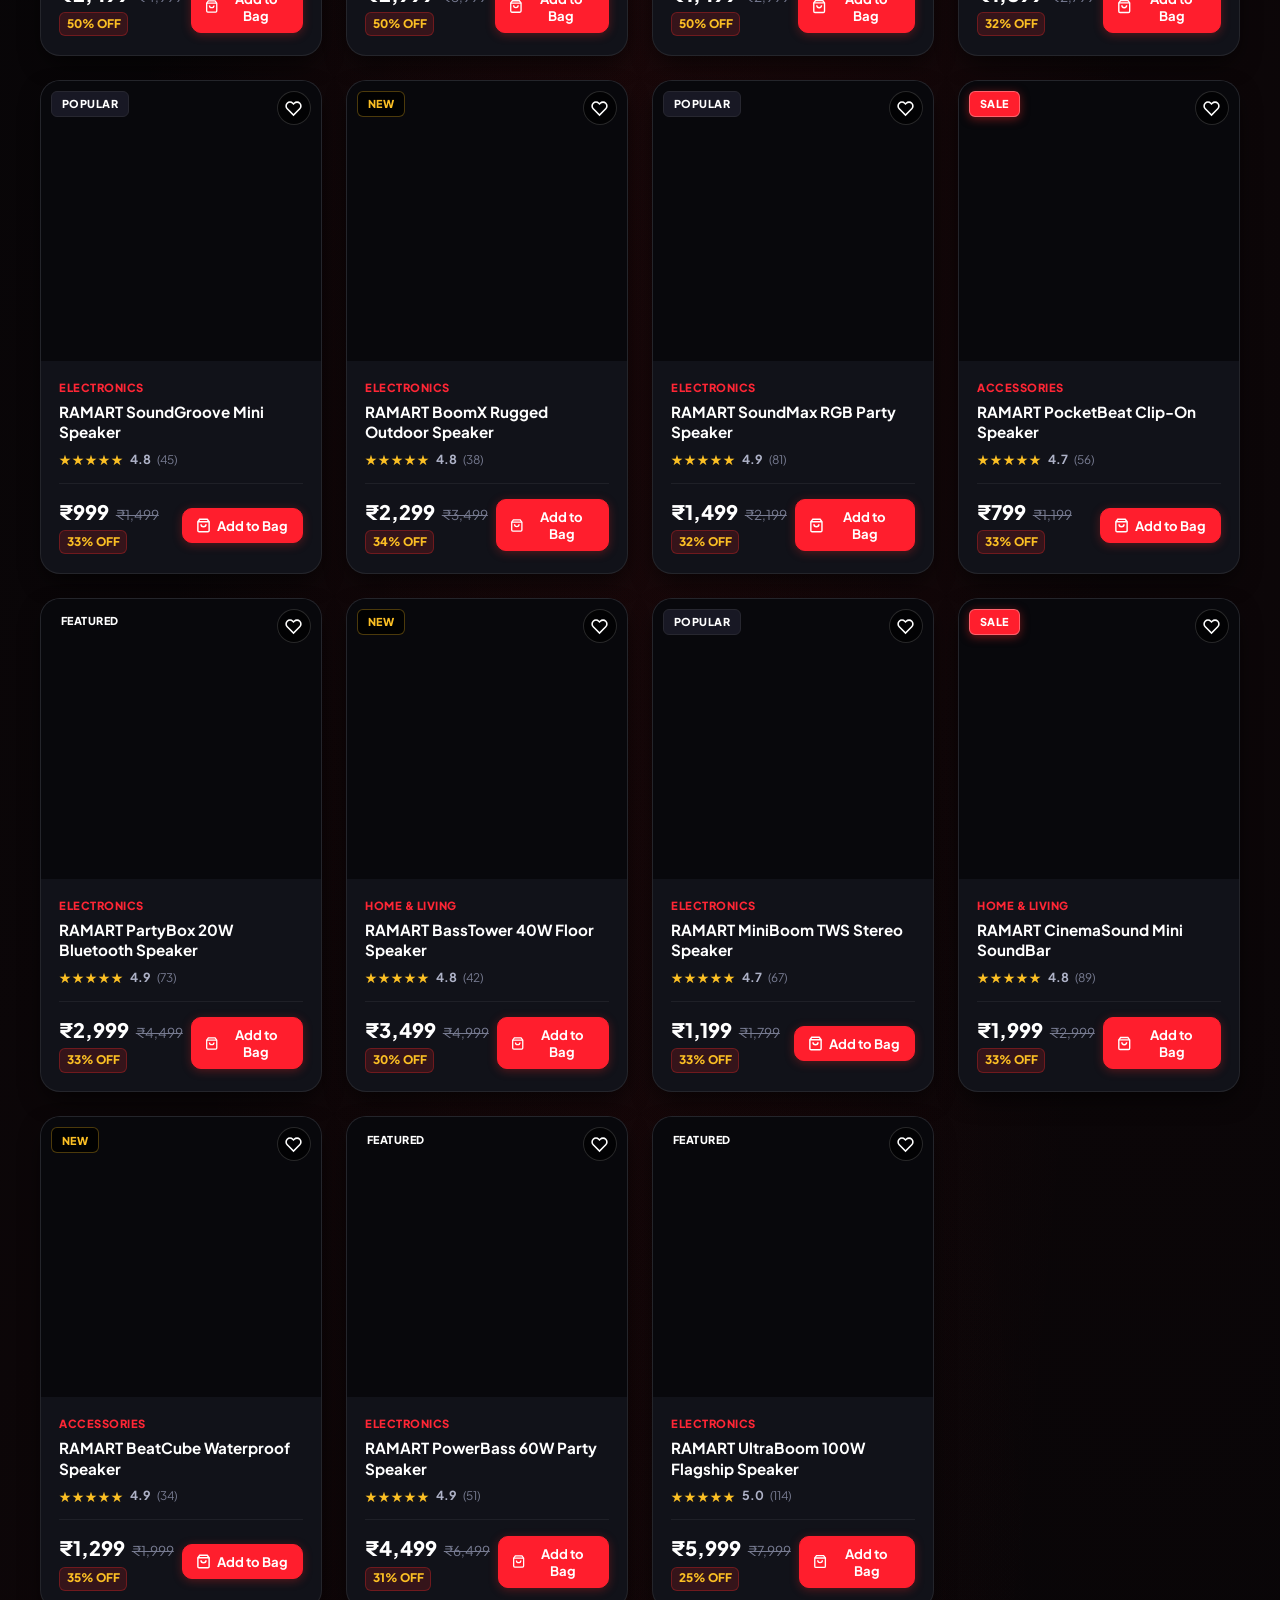
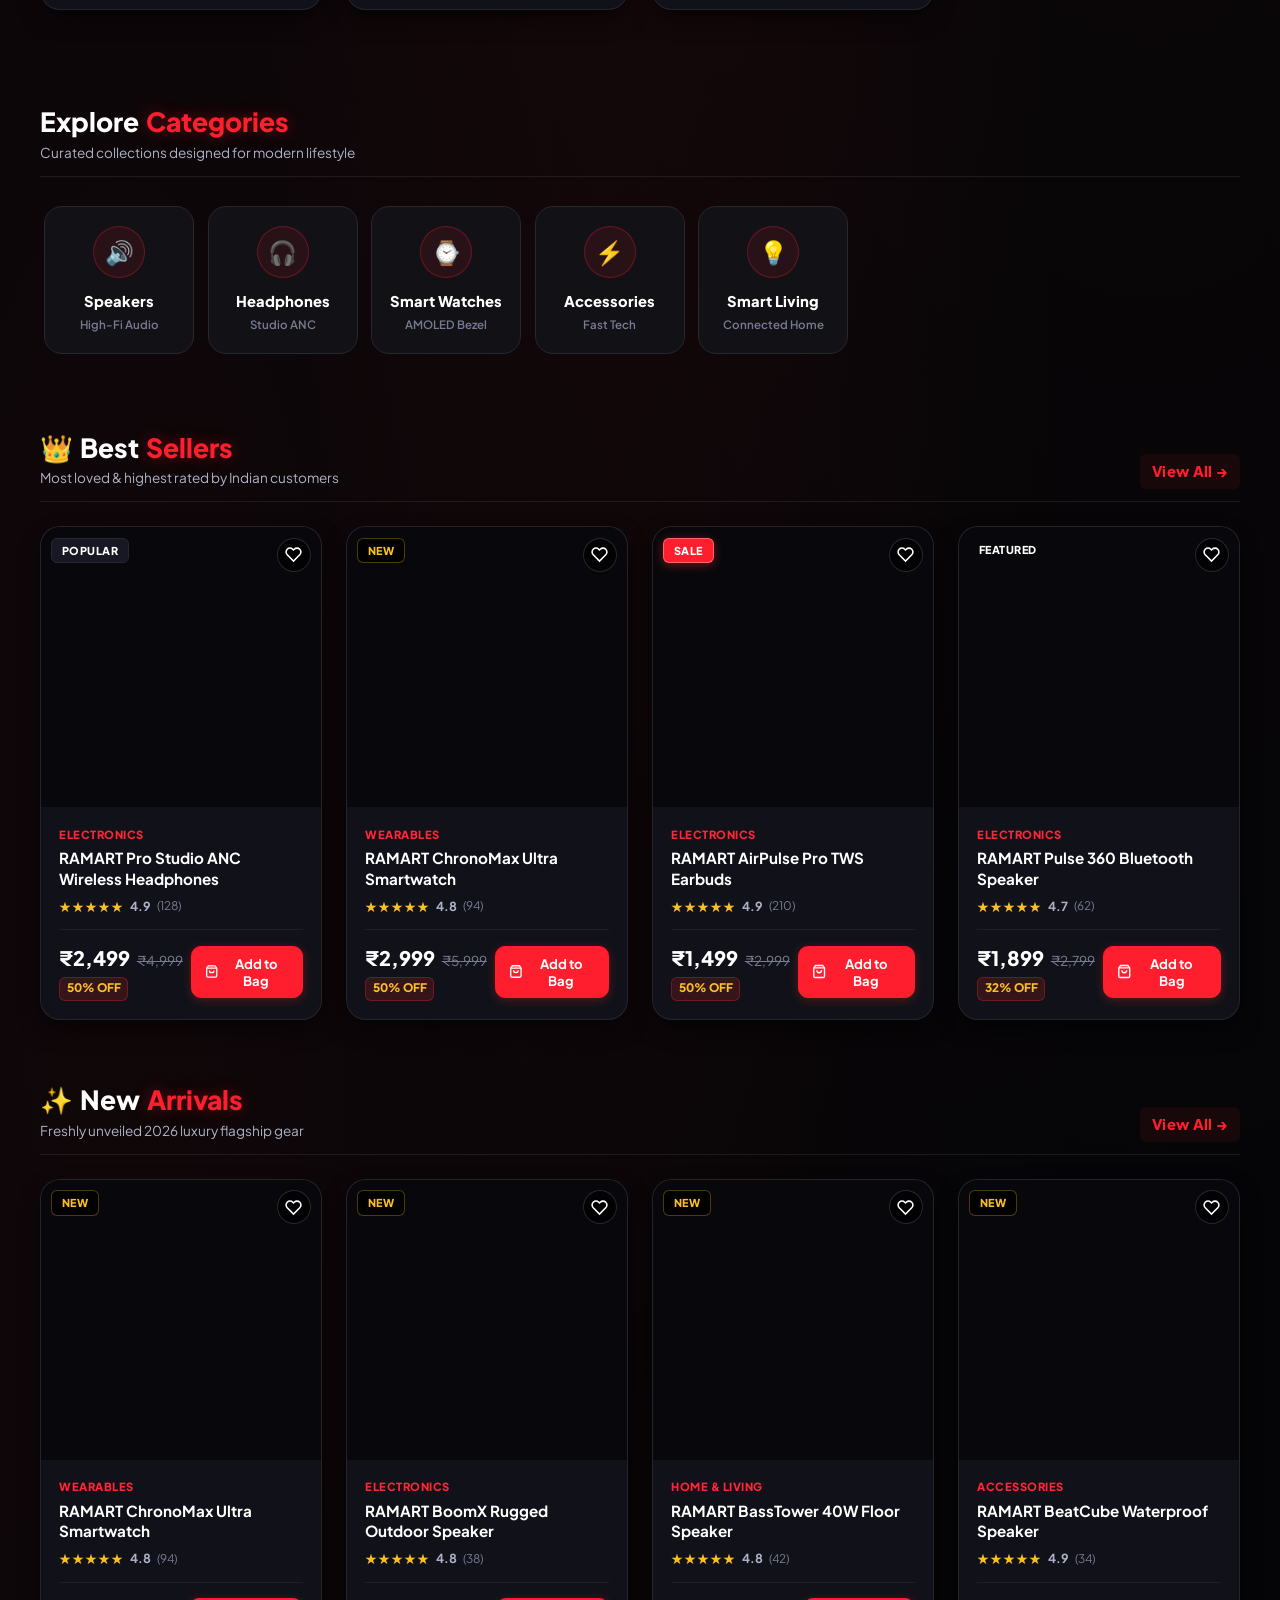
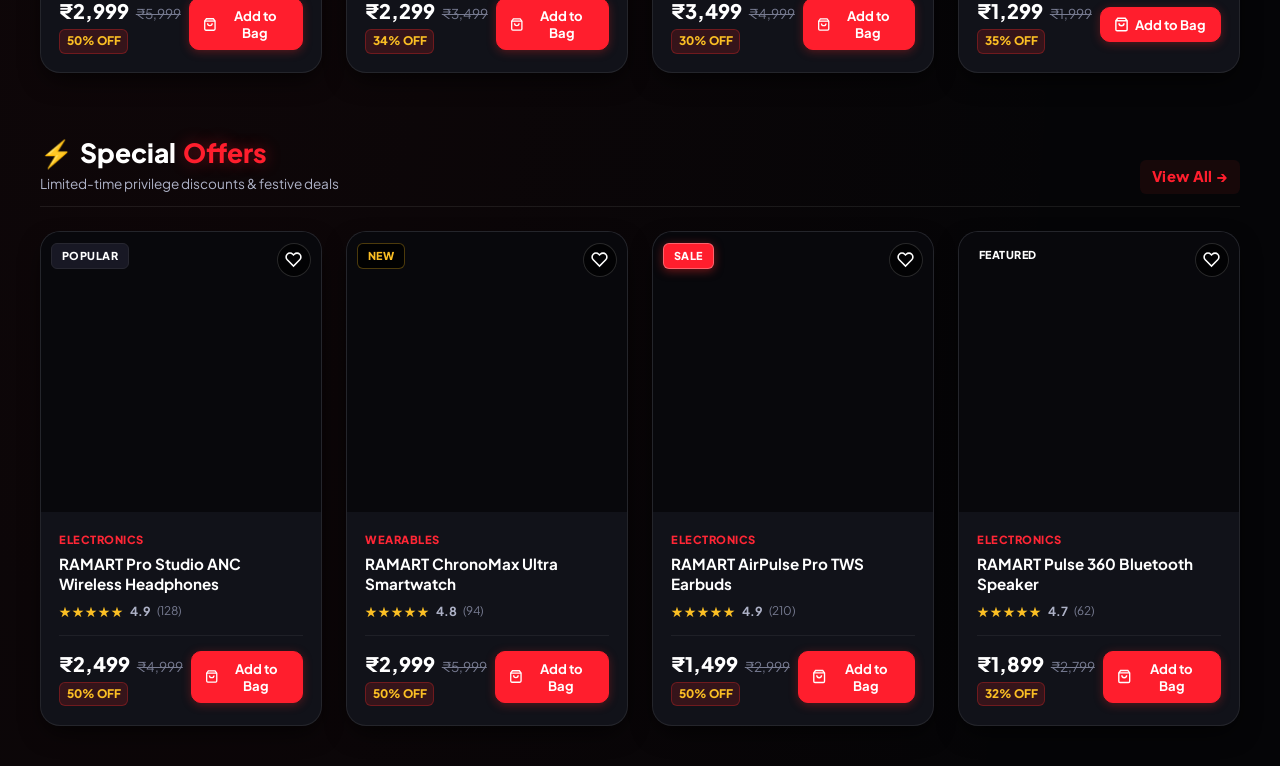
==== commit 195b2793: "Fix footer layout, responsive styling, and interactive links" ====
--- a/index.html
+++ b/index.html
@@ -594,7 +594,7 @@
   <div class="toast-container" id="toastContainer"></div>
 
   <!-- Footer -->
-  <footer class="main-footer">
+  <footer class="main-footer" id="mainFooter">
     <div class="container footer-content">
       <div class="footer-brand">
         <a href="./" class="logo footer-logo" aria-label="RAMART Home">
@@ -609,10 +609,11 @@
       <div class="footer-col">
         <h4>Exclusive Collections</h4>
         <ul>
-          <li><a href="#productsSection">Electronics & High-Fi Audio</a></li>
-          <li><a href="#productsSection">Prestige Smart Wearables</a></li>
-          <li><a href="#productsSection">Luxury Home & Living</a></li>
-          <li><a href="#productsSection">Premium Accessories</a></li>
+          <li><a href="#productsSection" onclick="selectCategoryFromDrawer('Electronics'); return false;">Electronics & High-Fi Audio</a></li>
+          <li><a href="#productsSection" onclick="selectCategoryFromDrawer('Speakers'); return false;">Premium Audio Speakers</a></li>
+          <li><a href="#productsSection" onclick="selectCategoryFromDrawer('Wearables'); return false;">Prestige Smart Wearables</a></li>
+          <li><a href="#productsSection" onclick="selectCategoryFromDrawer('Accessories'); return false;">Luxury Accessories</a></li>
+          <li><a href="#productsSection" onclick="selectCategoryFromDrawer('Home & Living'); return false;">Smart Home & Living</a></li>
         </ul>
       </div>
 
@@ -620,9 +621,9 @@
         <h4>Customer Care</h4>
         <ul>
           <li><a href="track.html">📦 Track Your Shipment</a></li>
-          <li><a href="#productsSection">Authenticity Guarantee</a></li>
-          <li><a href="#productsSection">7-Day Doorstep Replacement</a></li>
-          <li><a href="#productsSection">Help & FAQs</a></li>
+          <li><a href="#productsSection" onclick="openAccountModal(); return false;">🛡️ Authenticity Guarantee</a></li>
+          <li><a href="#productsSection" onclick="openAccountModal(); return false;">🔄 7-Day Doorstep Replacement</a></li>
+          <li><a href="#productsSection" onclick="openAccountModal(); return false;">💬 VIP Support & FAQs</a></li>
         </ul>
       </div>
 
@@ -630,7 +631,7 @@
         <h4>Privilege Club</h4>
         <p>Join the RAMART Privilege Club for private flash sales and festive invitations.</p>
         <div class="newsletter-form">
-          <input type="email" placeholder="Enter your email" id="newsletterEmail">
+          <input type="email" placeholder="Enter your email" id="newsletterEmail" aria-label="Email for Privilege Club">
           <button class="btn btn-primary btn-sm" onclick="subscribeNewsletter()">Join Club</button>
         </div>
       </div>
--- a/styles.css
+++ b/styles.css
@@ -2050,7 +2050,7 @@
 
 .footer-content {
   display: grid;
-  grid-template-columns: 2fr 1fr 1fr 1.5fr;
+  grid-template-columns: 2fr 1.1fr 1.1fr 1.6fr;
   gap: 2.75rem;
   padding-bottom: 3.5rem;
 }
@@ -2082,10 +2082,10 @@
   font-size: 1.05rem;
   font-weight: 800;
   margin-bottom: 1.3rem;
-  color: var(--text-white);
+  color: #ffffff;
   letter-spacing: 0.5px;
   position: relative;
-  padding-bottom: 0.4rem;
+  padding-bottom: 0.5rem;
 }
 
 .footer-col h4::after {
@@ -2093,32 +2093,37 @@
   position: absolute;
   bottom: 0;
   left: 0;
-  width: 32px;
-  height: 2px;
+  width: 36px;
+  height: 2.5px;
   background: var(--red-primary);
+  border-radius: 2px;
+  box-shadow: 0 0 8px rgba(220, 38, 38, 0.6);
 }
 
 .footer-col ul {
   list-style: none;
   display: flex;
   flex-direction: column;
-  gap: 0.7rem;
+  gap: 0.75rem;
 }
 
 .footer-col ul li a {
-  color: var(--text-secondary);
+  color: #94a3b8;
   font-size: 0.9rem;
   transition: var(--transition-fast);
+  display: inline-block;
 }
 
 .footer-col ul li a:hover {
-  color: var(--red-hover);
-  padding-left: 4px;
+  color: #ffffff;
+  padding-left: 5px;
+  text-shadow: 0 0 8px rgba(255, 255, 255, 0.4);
 }
 
 .footer-col p {
   color: var(--text-secondary);
   font-size: 0.9rem;
+  line-height: 1.6;
   margin-bottom: 1rem;
 }
 
@@ -2132,25 +2137,30 @@
   border-radius: var(--radius-md);
   border: 1px solid var(--border-medium);
   background: var(--black-card);
-  color: var(--text-white);
+  color: #ffffff;
   font-size: 0.88rem;
   width: 100%;
 }
 
 .newsletter-form input:focus {
   border-color: var(--red-primary);
+  box-shadow: 0 0 0 2px rgba(220, 38, 38, 0.25);
+  outline: none;
 }
 
 .newsletter-form button {
   background: var(--red-primary);
-  color: var(--text-white);
+  color: #ffffff;
   border: 1.5px solid var(--red-primary);
   white-space: nowrap;
+  font-weight: 700;
+  transition: var(--transition-fast);
 }
 
 .newsletter-form button:hover {
   background: var(--red-hover);
   box-shadow: var(--red-glow);
+  transform: translateY(-1px);
 }
 
 .footer-bottom {
@@ -2391,8 +2401,8 @@
     gap: 1.25rem;
   }
   .footer-content {
-    grid-template-columns: 1fr 1fr !important;
-    gap: 2rem;
+    grid-template-columns: repeat(2, minmax(0, 1fr));
+    gap: 2.25rem;
   }
   .quick-view-grid {
     grid-template-columns: 1fr !important;
@@ -2929,29 +2939,49 @@
 
   /* Footer on Mobile */
   .footer-content {
-    grid-template-columns: 1fr;
-    gap: 2rem;
+    grid-template-columns: 1fr !important;
+    gap: 2.25rem !important;
     padding-bottom: 2.5rem;
   }
 
   .footer-brand p {
     max-width: 100%;
     font-size: 0.88rem;
+    line-height: 1.6;
+  }
+
+  .footer-col h4 {
+    font-size: 1.05rem;
+    margin-bottom: 1rem;
+  }
+
+  .footer-col ul {
+    gap: 0.8rem;
+  }
+
+  .footer-col ul li a {
+    font-size: 0.92rem;
+    padding: 0.2rem 0;
   }
 
   .newsletter-form {
     flex-direction: column;
+    gap: 0.65rem;
   }
 
   .newsletter-form input {
     font-size: 16px; /* Prevents iOS auto-zoom */
-    min-height: 44px;
+    min-height: 46px;
+    padding: 0.75rem 1rem;
+    border-radius: var(--radius-md);
   }
 
   .newsletter-form button {
     width: 100%;
     padding: 0.75rem;
     min-height: 44px;
+    font-size: 0.92rem;
+    font-weight: 700;
   }
 }
 
